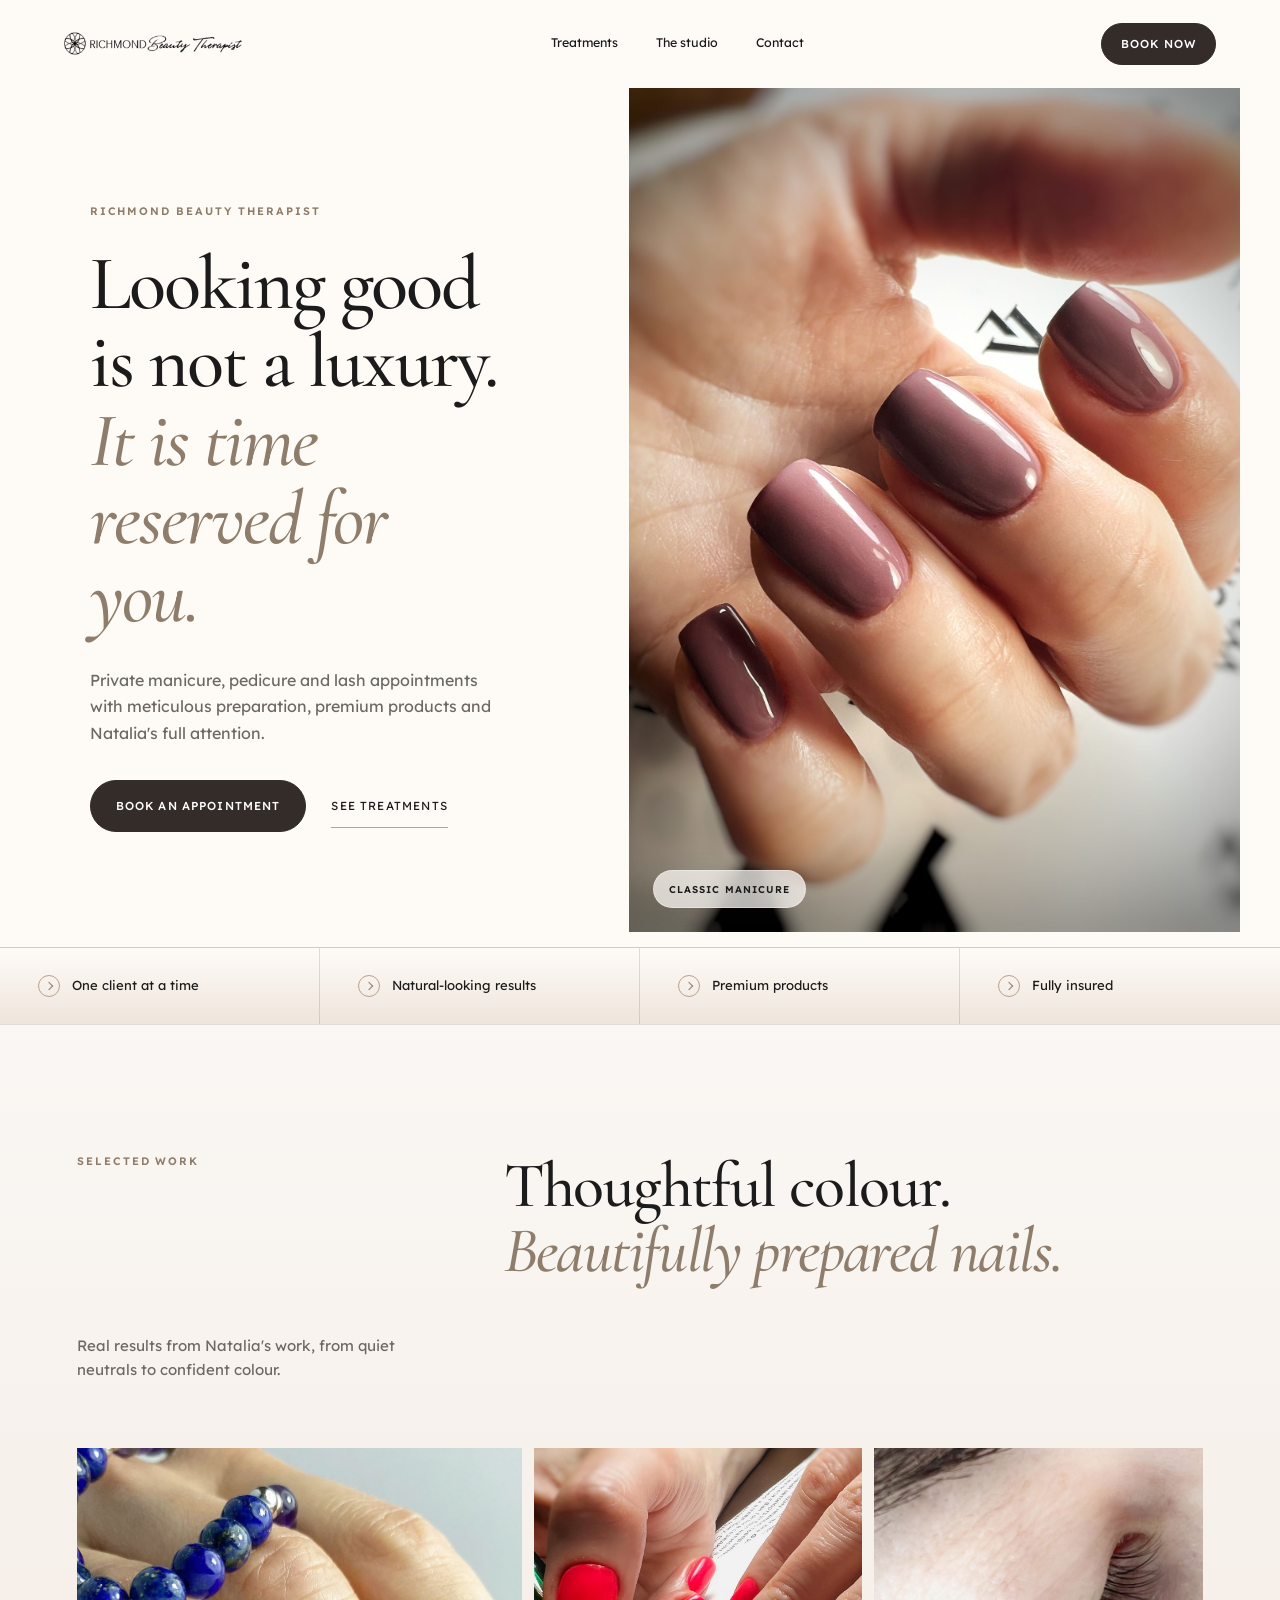
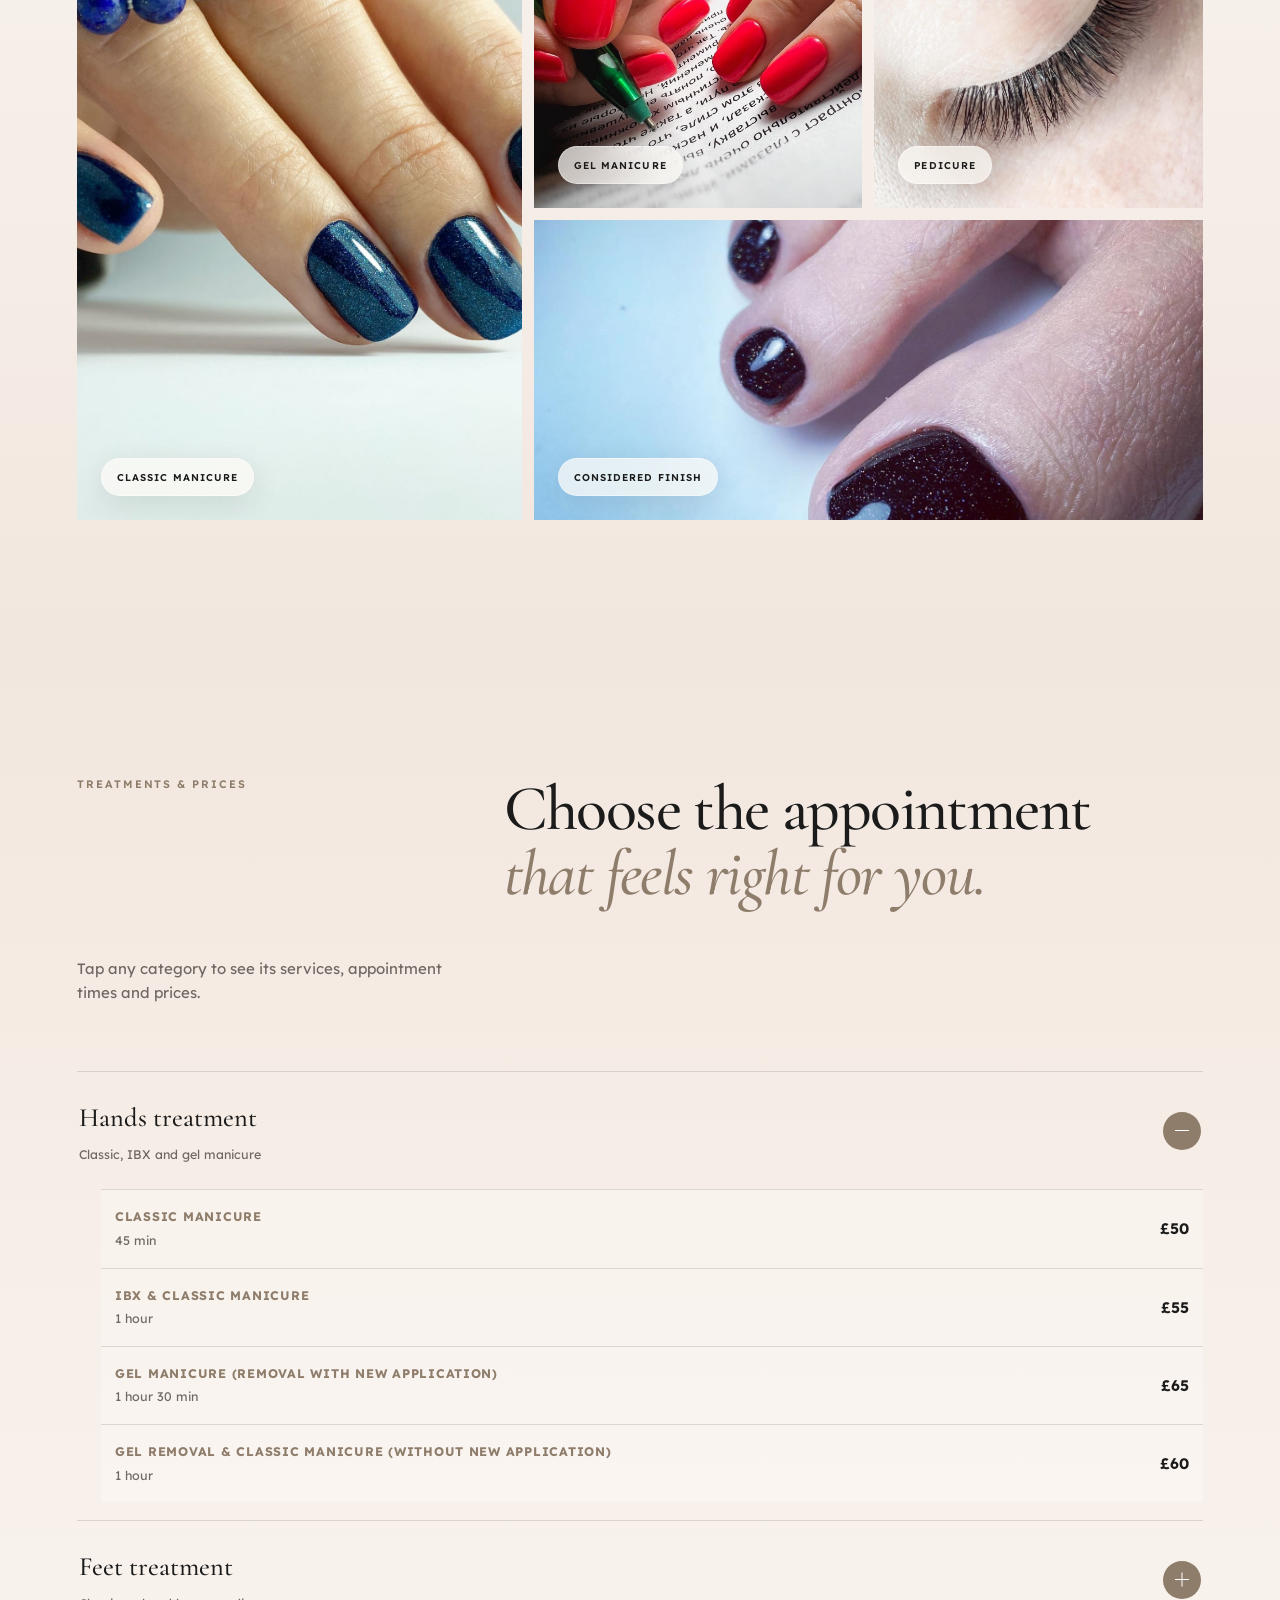
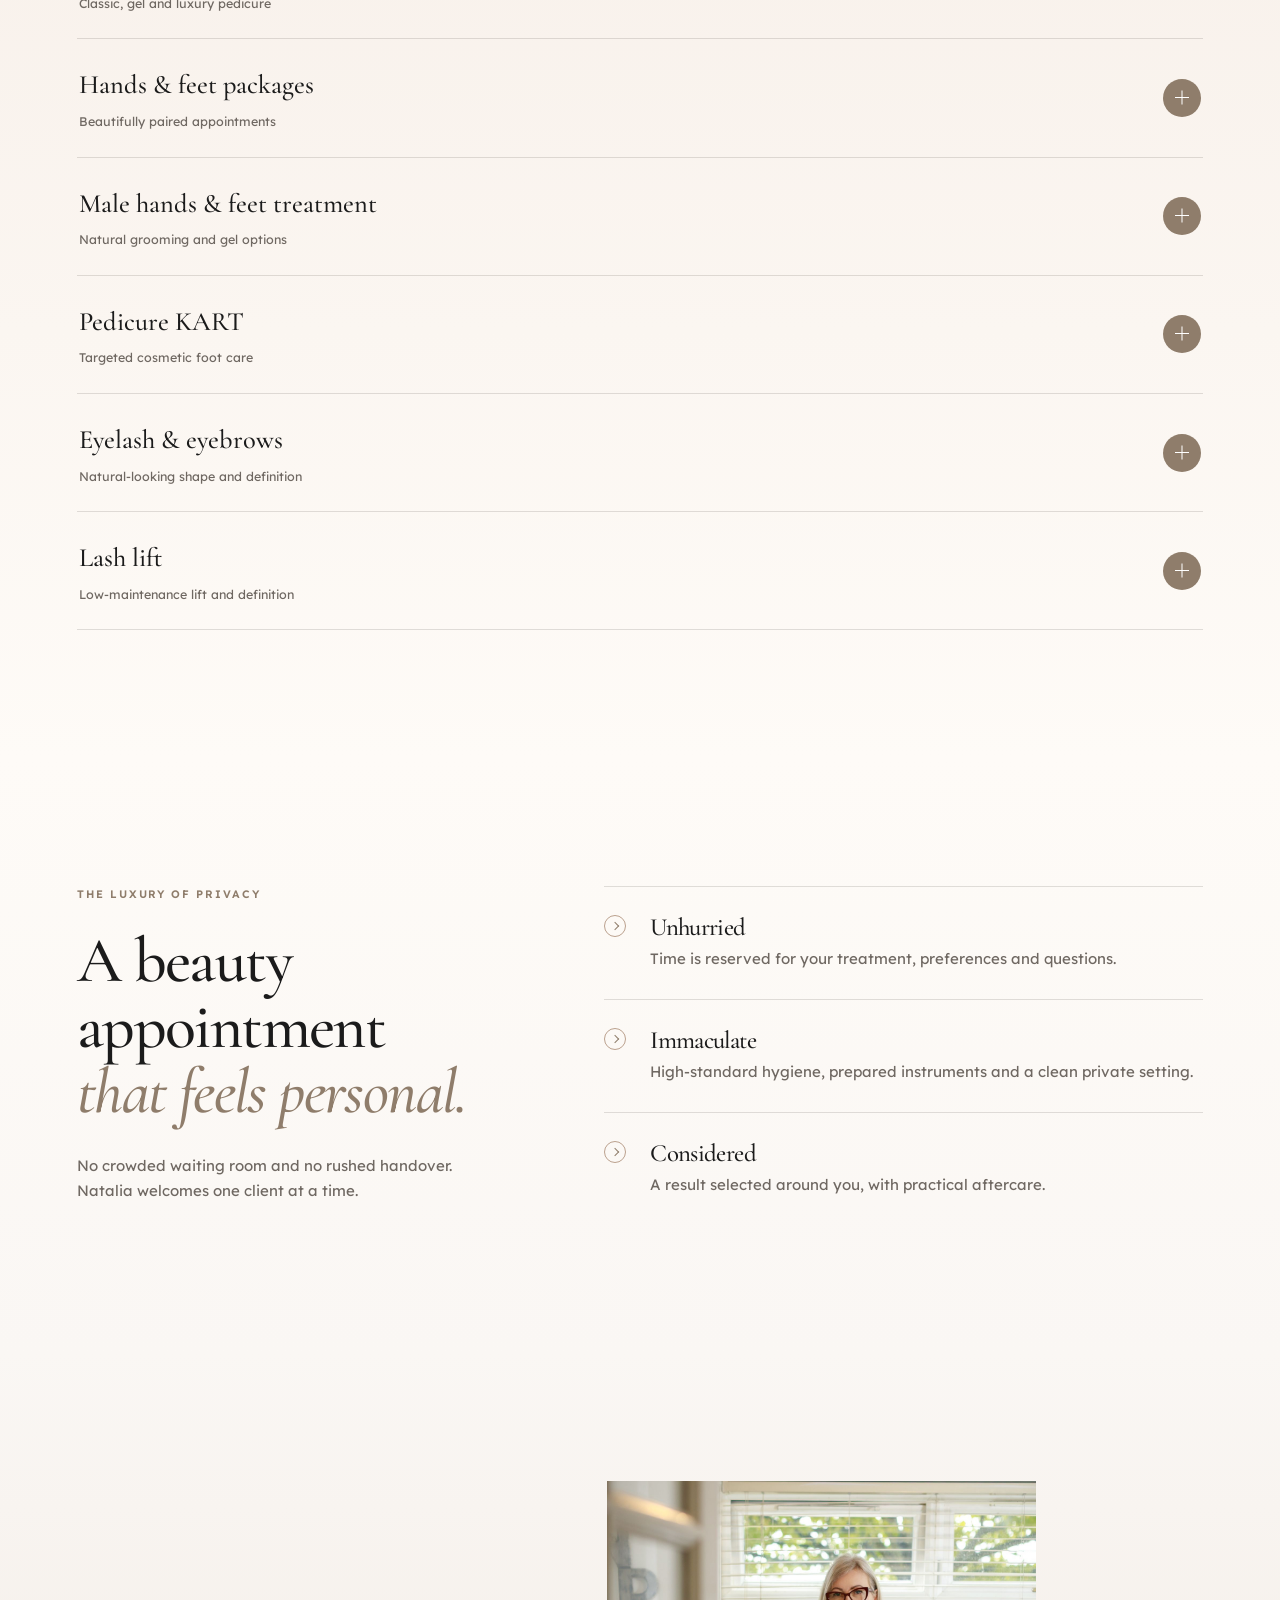
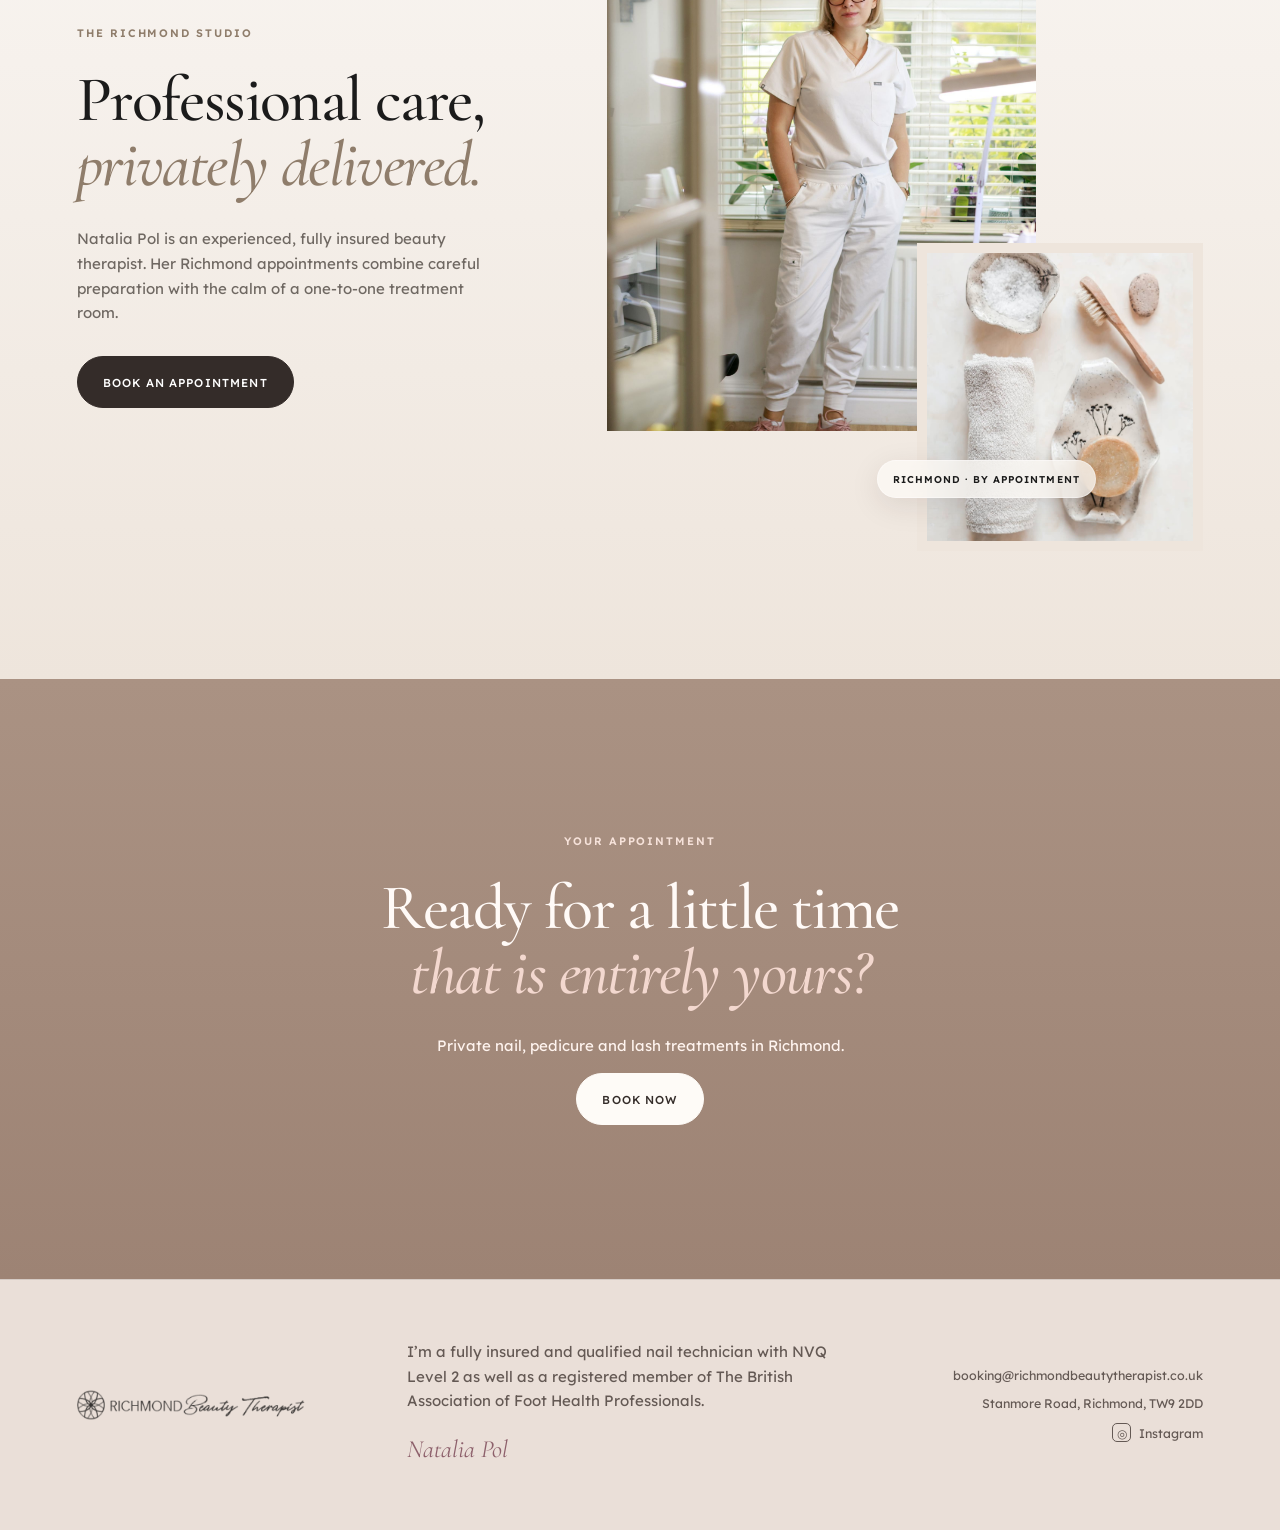
==== public/index.html @ e1adbe9f "Update footer profession wording" ====
<!doctype html>
<html lang="en-GB">
<head>
  <meta charset="utf-8">
  <meta name="viewport" content="width=device-width,initial-scale=1">
  <meta name="robots" content="noindex, nofollow">
  <meta name="description" content="Private one-to-one manicure, pedicure, KART foot care and lash treatments in Richmond, London.">
  <meta name="theme-color" content="#fefbf7">
  <link rel="canonical" href="https://www.richmondbeautytherapist.co.uk/">
  <meta property="og:type" content="website">
  <meta property="og:site_name" content="Richmond Beauty Therapist">
  <meta property="og:title" content="Richmond Beauty Therapist | Private Nail &amp; Beauty Appointments">
  <meta property="og:description" content="Private one-to-one manicure, pedicure, KART foot care and lash treatments in Richmond, London.">
  <meta property="og:url" content="https://www.richmondbeautytherapist.co.uk/">
  <meta property="og:image" content="https://www.richmondbeautytherapist.co.uk/assets/hero-nails.jpg">
  <title>Richmond Beauty Therapist | Private Nail &amp; Beauty Appointments</title>
  <link rel="icon" href="assets/richmond-logo.png">
  <link rel="preconnect" href="https://fonts.googleapis.com">
  <link rel="preconnect" href="https://fonts.gstatic.com" crossorigin>
  <link href="https://fonts.googleapis.com/css2?family=Cormorant+Garamond:ital,wght@0,500;1,500&amp;family=Lexend:wght@300;400;500;600&amp;display=swap" rel="stylesheet">
  <link rel="stylesheet" href="styles.css">
  <link rel="stylesheet" href="colour-overrides.css">
  <script>(function(w,d,s,l,i){w[l]=w[l]||[];w[l].push({'gtm.start':new Date().getTime(),event:'gtm.js'});var f=d.getElementsByTagName(s)[0],j=d.createElement(s),dl=l!='dataLayer'?'&l='+l:'';j.async=true;j.src='https://www.googletagmanager.com/gtm.js?id='+i+dl;f.parentNode.insertBefore(j,f);})(window,document,'script','dataLayer','GTM-W693MNZ4');</script>
  <script src="script.js" defer></script>
  <script type="application/ld+json">{"@context":"https://schema.org","@type":"BeautySalon","name":"Richmond Beauty Therapist","url":"https://www.richmondbeautytherapist.co.uk/","image":"https://www.richmondbeautytherapist.co.uk/assets/hero-nails.jpg","description":"Private one-to-one manicure, pedicure, KART foot care and lash treatments in Richmond, London.","email":"booking@richmondbeautytherapist.co.uk","priceRange":"££","address":{"@type":"PostalAddress","streetAddress":"Stanmore Road","addressLocality":"Richmond","postalCode":"TW9 2DD","addressCountry":"GB"},"founder":{"@type":"Person","name":"Natalia Pol","jobTitle":"Beauty Therapist"},"sameAs":["https://www.instagram.com/natalia_pol_richmond"]}</script>
</head>
<body>
<noscript><iframe src="https://www.googletagmanager.com/ns.html?id=GTM-W693MNZ4" height="0" width="0" style="display:none;visibility:hidden"></iframe></noscript>
<a class="skip-link" href="#main">Skip to content</a>
<header class="site-header" data-header>
  <a class="brand" href="index.html" aria-label="Richmond Beauty Therapist home"><img src="assets/richmond-logo.png" alt="Richmond Beauty Therapist"></a>
  <nav class="desktop-nav" aria-label="Main navigation"><a href="index.html#services">Treatments</a><a href="index.html#studio">The studio</a><a href="#contact">Contact</a></nav>
  <div class="header-actions"><a class="button button-small" href="https://bookings.gettimely.com/richmondbeautytherapist/bb/book" data-book>Book now</a><button class="menu-toggle" type="button" aria-expanded="false" aria-controls="mobile-menu" aria-label="Open menu"><span></span><span></span></button></div>
  <nav class="mobile-menu" id="mobile-menu" hidden><a href="index.html#services">Treatments</a><a href="index.html#studio">The studio</a><a href="#contact">Contact</a></nav>
</header>
<main id="main">
  <section class="hero home-hero">
    <div class="hero-copy"><p class="eyebrow">Richmond Beauty Therapist</p><h1>Looking good is not a luxury.<br><em>It is time reserved for you.</em></h1><p class="hero-intro">Private manicure, pedicure and lash appointments with meticulous preparation, premium products and Natalia's full attention.</p><div class="button-row"><a class="button" href="https://bookings.gettimely.com/richmondbeautytherapist/bb/book" data-book>Book an appointment</a><a class="text-link" href="#services">See treatments</a></div></div>
    <figure class="hero-media reveal"><img src="assets/hero-nails.jpg" alt="Burgundy manicure by Natalia Pol at Richmond Beauty Therapist"><figcaption>Classic manicure</figcaption></figure>
  </section>

  <section class="trust-strip" aria-label="Appointment benefits"><p><i></i> One client at a time</p><p><i></i> Natural-looking results</p><p><i></i> Premium products</p><p><i></i> Fully insured</p></section>

  <section class="showcase section-pad">
    <div class="section-heading"><p class="eyebrow">Selected work</p><h2>Thoughtful colour.<br><em>Beautifully prepared nails.</em></h2><p>Real results from Natalia's work, from quiet neutrals to confident colour.</p></div>
    <div class="work-grid"><figure class="work-tall reveal"><img src="assets/work-06.jpg" alt="Natural classic manicure"><figcaption>Classic manicure</figcaption></figure><figure class="reveal"><img src="assets/work-01.jpg" alt="Detailed manicure result"><figcaption>Gel manicure</figcaption></figure><figure class="reveal"><img src="assets/work-04.jpg" alt="Pedicure result"><figcaption>Pedicure</figcaption></figure><figure class="work-wide reveal"><img src="assets/work-02.jpg" alt="Beauty treatment result"><figcaption>Considered finish</figcaption></figure></div>
  </section>

  <section class="services section-pad" id="services"><div class="section-heading"><p class="eyebrow">Treatments & prices</p><h2>Choose the appointment<br><em>that feels right for you.</em></h2><p>Tap any category to see its services, appointment times and prices.</p></div><div class="accordion-list"><article class="service-accordion is-open" data-accordion>
    <button class="accordion-trigger" type="button" aria-expanded="true"><span><strong>Hands treatment</strong><small>Classic, IBX and gel manicure</small></span><i aria-hidden="true"></i></button>
    <div class="accordion-panel" ><a class="service-row" href="hands-treatment.html"><span><strong>Classic manicure</strong><small>45 min</small></span><b>£50</b></a><a class="service-row" href="hands-treatment.html"><span><strong>IBX &amp; classic manicure</strong><small>1 hour</small></span><b>£55</b></a><a class="service-row" href="hands-treatment.html"><span><strong>Gel manicure (removal with new application)</strong><small>1 hour 30 min</small></span><b>£65</b></a><a class="service-row" href="hands-treatment.html"><span><strong>Gel removal &amp; classic manicure (without new application)</strong><small>1 hour</small></span><b>£60</b></a></div>
  </article><article class="service-accordion" data-accordion>
    <button class="accordion-trigger" type="button" aria-expanded="false"><span><strong>Feet treatment</strong><small>Classic, gel and luxury pedicure</small></span><i aria-hidden="true"></i></button>
    <div class="accordion-panel" hidden><a class="service-row" href="feet-treatment.html"><span><strong>Gel removal &amp; classic pedicure (without new application)</strong><small>1 hour 15 min</small></span><b>£65</b></a><a class="service-row" href="feet-treatment.html"><span><strong>Classic pedicure</strong><small>1 hour</small></span><b>£65</b></a><a class="service-row" href="feet-treatment.html"><span><strong>Gel pedicure</strong><small>1 hour 30 min</small></span><b>£70</b></a><a class="service-row" href="feet-treatment.html"><span><strong>Luxury pedicure (without colour)</strong><small>1 hour 30 min</small></span><b>£85</b></a><a class="service-row" href="feet-treatment.html"><span><strong>Luxury pedicure (with colour)</strong><small>1 hour 45 min</small></span><b>£95</b></a></div>
  </article><article class="service-accordion" data-accordion>
    <button class="accordion-trigger" type="button" aria-expanded="false"><span><strong>Hands &amp; feet packages</strong><small>Beautifully paired appointments</small></span><i aria-hidden="true"></i></button>
    <div class="accordion-panel" hidden><a class="service-row" href="hands-feet-packages.html"><span><strong>Classic manicure &amp; pedicure</strong><small>1 hour 45 min</small></span><b>£90</b></a><a class="service-row" href="hands-feet-packages.html"><span><strong>Gel manicure &amp; classic pedicure</strong><small>2 hours 30 min</small></span><b>£110</b></a><a class="service-row" href="hands-feet-packages.html"><span><strong>Classic manicure &amp; gel pedicure</strong><small>2 hours 30 min</small></span><b>£110</b></a><a class="service-row" href="hands-feet-packages.html"><span><strong>Gel manicure &amp; gel pedicure</strong><small>2 hours 45 min</small></span><b>£125</b></a></div>
  </article><article class="service-accordion" data-accordion>
    <button class="accordion-trigger" type="button" aria-expanded="false"><span><strong>Male hands &amp; feet treatment</strong><small>Natural grooming and gel options</small></span><i aria-hidden="true"></i></button>
    <div class="accordion-panel" hidden><a class="service-row" href="male-hands-feet-treatment.html"><span><strong>Classic manicure (no colour)</strong><small>30 min</small></span><b>£40</b></a><a class="service-row" href="male-hands-feet-treatment.html"><span><strong>Gel manicure (with colour)</strong><small>60–90 min</small></span><b>£65</b></a><a class="service-row" href="male-hands-feet-treatment.html"><span><strong>Male manicure &amp; pedicure</strong><small>1 hour 15 min</small></span><b>£80</b></a><a class="service-row" href="male-hands-feet-treatment.html"><span><strong>Classic manicure &amp; gel pedicure</strong><small>2 hours 30 min</small></span><b>£110</b></a><a class="service-row" href="male-hands-feet-treatment.html"><span><strong>Gel manicure &amp; classic pedicure</strong><small>2 hours 30 min</small></span><b>£110</b></a><a class="service-row" href="male-hands-feet-treatment.html"><span><strong>Gel manicure &amp; gel pedicure</strong><small>2 hours 30 min</small></span><b>£125</b></a></div>
  </article><article class="service-accordion" data-accordion>
    <button class="accordion-trigger" type="button" aria-expanded="false"><span><strong>Pedicure KART</strong><small>Targeted cosmetic foot care</small></span><i aria-hidden="true"></i></button>
    <div class="accordion-panel" hidden><a class="service-row" href="kart-pedicure.html"><span><strong>KART pedicure</strong><small>1 hour</small></span><b>£70</b></a><a class="service-row" href="kart-pedicure.html"><span><strong>KART pedicure with colour</strong><small>1 hour 30 min</small></span><b>£80</b></a><a class="service-row" href="kart-pedicure.html"><span><strong>Callus peel</strong><small>1 hour</small></span><b>£70</b></a></div>
  </article><article class="service-accordion" data-accordion>
    <button class="accordion-trigger" type="button" aria-expanded="false"><span><strong>Eyelash &amp; eyebrows</strong><small>Natural-looking shape and definition</small></span><i aria-hidden="true"></i></button>
    <div class="accordion-panel" hidden><a class="service-row" href="eyelash-eyebrows.html"><span><strong>Eyebrow shape</strong><small>15 min</small></span><b>£12</b></a><a class="service-row" href="eyelash-eyebrows.html"><span><strong>Eyebrow tint</strong><small>15 min</small></span><b>£13</b></a><a class="service-row" href="eyelash-eyebrows.html"><span><strong>Eyebrow shape &amp; tint</strong><small>30 min</small></span><b>£25</b></a><a class="service-row" href="eyelash-eyebrows.html"><span><strong>Eyelash tint</strong><small>15 min</small></span><b>£13</b></a><a class="service-row" href="eyelash-eyebrows.html"><span><strong>Eyelash &amp; eyebrow tint</strong><small>30 min</small></span><b>£25</b></a></div>
  </article><article class="service-accordion" data-accordion>
    <button class="accordion-trigger" type="button" aria-expanded="false"><span><strong>Lash lift</strong><small>Low-maintenance lift and definition</small></span><i aria-hidden="true"></i></button>
    <div class="accordion-panel" hidden><a class="service-row" href="lash-lift.html"><span><strong>LVL Enhance / lash lift</strong><small>1 hour</small></span><b>£65</b></a><a class="service-row" href="lash-lift.html"><span><strong>LVL Enhance / lash lift &amp; eyebrow</strong><small>1 hour</small></span><b>£80</b></a></div>
  </article></div></section>

  <section class="privacy section-pad"><div><p class="eyebrow">The luxury of privacy</p><h2>A beauty appointment<br><em>that feels personal.</em></h2><p>No crowded waiting room and no rushed handover. Natalia welcomes one client at a time.</p></div><div class="privacy-list"><article><i></i><span><h3>Unhurried</h3><p>Time is reserved for your treatment, preferences and questions.</p></span></article><article><i></i><span><h3>Immaculate</h3><p>High-standard hygiene, prepared instruments and a clean private setting.</p></span></article><article><i></i><span><h3>Considered</h3><p>A result selected around you, with practical aftercare.</p></span></article></div></section>

  <section class="studio section-pad" id="studio"><div class="studio-copy"><p class="eyebrow">The Richmond studio</p><h2>Professional care,<br><em>privately delivered.</em></h2><p>Natalia Pol is an experienced, fully insured beauty therapist. Her Richmond appointments combine careful preparation with the calm of a one-to-one treatment room.</p><a class="button" href="https://bookings.gettimely.com/richmondbeautytherapist/bb/book" data-book>Book an appointment</a></div><div class="studio-images reveal"><img class="studio-main" src="assets/natalia-standing.jpeg" alt="Natalia Pol standing in her private treatment studio"><img class="studio-small" src="assets/ritual-large.jpeg" alt="Beauty products prepared for a private appointment"><span>Richmond · by appointment</span></div></section>

  <section class="final-cta"><p class="eyebrow">Your appointment</p><h2>Ready for a little time<br><em>that is entirely yours?</em></h2><p>Private nail, pedicure and lash treatments in Richmond.</p><a class="button button-light" href="https://bookings.gettimely.com/richmondbeautytherapist/bb/book" data-book>Book now</a></section>
</main>
<footer class="site-footer" id="contact">
  <div class="footer-brand"><img src="assets/richmond-logo.png" alt="Richmond Beauty Therapist"></div>
  <div class="footer-copy"><p>I’m a fully insured and qualified nail technician with NVQ Level 2 as well as a registered member of The British Association of Foot Health Professionals.</p><p class="signature">Natalia Pol</p></div>
  <div class="footer-links"><a href="mailto:booking@richmondbeautytherapist.co.uk">booking@richmondbeautytherapist.co.uk</a><span>Stanmore Road, Richmond, TW9 2DD</span><a href="https://www.instagram.com/natalia_pol_richmond" target="_blank" rel="noopener"><span class="instagram" aria-hidden="true">◎</span> Instagram</a></div>
</footer>
<a class="mobile-book" href="https://bookings.gettimely.com/richmondbeautytherapist/bb/book" data-book><span>Book now</span></a>
</body></html>
---- public/styles.css ----
:root{--paper:#fefbf7;--warm:#faf7f4;--sand:#eee5dc;--ink:#1b1b1b;--muted:#6f6862;--taupe:#bba18e;--taupe-dark:#8f7d6b;--blush:#d8b8ad;--wine:#5a3840;--dark:#342c29;--line:rgba(46,38,34,.14);--serif:"Cormorant Garamond",Georgia,serif;--sans:"Lexend",Arial,sans-serif}*{box-sizing:border-box}html{scroll-behavior:smooth}body{margin:0;background:var(--paper);color:var(--ink);font-family:var(--sans);font-size:15px;line-height:1.65;-webkit-font-smoothing:antialiased}body.menu-open{overflow:hidden}img{display:block;width:100%}a{color:inherit;text-decoration:none}button{font:inherit}h1,h2,h3,p,figure{margin-top:0}h1,h2,h3{font-family:var(--serif);font-weight:500;letter-spacing:-.025em;line-height:1.02}h1 em,h2 em{color:var(--taupe-dark);font-style:italic}.skip-link{position:fixed;z-index:999;left:8px;top:8px;padding:10px 14px;background:var(--dark);color:#fff;transform:translateY(-160%)}.skip-link:focus{transform:none}.site-header{position:sticky;z-index:90;top:0;display:grid;grid-template-columns:190px 1fr auto;align-items:center;min-height:88px;padding:10px clamp(22px,5vw,76px);border-bottom:1px solid transparent;background:rgba(254,251,247,.91);backdrop-filter:blur(18px);transition:.2s}.site-header.is-scrolled{min-height:70px;border-color:var(--line)}.brand{display:flex;width:180px}.brand img{height:auto;object-fit:contain;filter:brightness(0)}.desktop-nav{display:flex;justify-content:center;gap:38px;font-size:.78rem}.desktop-nav a{padding:8px 0;border-bottom:1px solid transparent}.desktop-nav a:hover{border-color:var(--taupe-dark)}.header-actions{display:flex;align-items:center;gap:15px}.button{position:relative;isolation:isolate;display:inline-flex;min-height:52px;align-items:center;justify-content:center;padding:12px 25px;border:1px solid var(--dark);border-radius:999px;background:var(--dark);color:#fff;font-size:.72rem;font-weight:500;letter-spacing:.1em;text-transform:uppercase;overflow:hidden}.button:hover{background:var(--wine);border-color:var(--wine)}.button-small{min-height:42px;padding:9px 19px}.button-light{border-color:var(--paper);background:var(--paper);color:var(--dark)}.menu-toggle,.mobile-menu,.mobile-book{display:none}.hero{display:grid;min-height:calc(100vh - 88px);grid-template-columns:minmax(0,.92fr) minmax(360px,1.08fr);align-items:stretch}.hero-copy{display:flex;flex-direction:column;justify-content:center;padding:clamp(70px,9vw,145px) clamp(28px,7vw,112px)}.eyebrow{margin-bottom:24px;color:var(--taupe-dark);font-size:.68rem;font-weight:600;letter-spacing:.18em;text-transform:uppercase}.hero h1,.category-hero h1{max-width:760px;margin-bottom:30px;font-size:clamp(3.4rem,6vw,6.8rem)}.hero-intro{max-width:590px;margin-bottom:34px;color:var(--muted);font-size:clamp(1rem,1.25vw,1.2rem)}.button-row{display:flex;align-items:center;gap:25px}.text-link{padding:12px 0;border-bottom:1px solid var(--taupe);font-size:.73rem;letter-spacing:.1em;text-transform:uppercase}.hero-media,.category-hero figure{position:relative;min-height:620px;overflow:hidden;background:var(--sand)}.hero-media img,.category-hero figure img{height:100%;object-fit:cover}.hero-media img{object-position:center 48%}figcaption,.studio-images>span{position:absolute;z-index:3;left:24px;bottom:24px;padding:10px 15px;border:1px solid rgba(255,255,255,.38);border-radius:999px;background:rgba(254,251,247,.72);box-shadow:0 8px 30px rgba(45,31,27,.1);backdrop-filter:blur(12px);font-size:.62rem;font-weight:600;letter-spacing:.11em;text-transform:uppercase}.trust-strip{display:grid;grid-template-columns:repeat(4,1fr);border-block:1px solid var(--line);background:linear-gradient(180deg,var(--paper),var(--sand))}.trust-strip p{display:flex;align-items:center;gap:12px;margin:0;padding:27px clamp(18px,3vw,50px);border-right:1px solid var(--line);font-size:.82rem}.trust-strip p:last-child{border:0}.trust-strip i,.privacy-list i,.expect-list i{display:inline-block;flex:0 0 22px;width:22px;height:22px;border:1px solid var(--taupe);border-radius:50%}.trust-strip i:after,.privacy-list i:after,.expect-list i:after{display:block;width:5px;height:5px;margin:7px;border-top:1px solid var(--taupe-dark);border-right:1px solid var(--taupe-dark);content:"";transform:rotate(45deg)}.section-pad{padding:clamp(76px,10vw,150px) clamp(24px,6vw,95px)}.section-heading{display:grid;grid-template-columns:minmax(240px,.7fr) minmax(300px,1.3fr);gap:50px;margin-bottom:65px}.section-heading h2,.studio h2,.privacy h2,.final-cta h2,.expect h2{margin:0;font-size:clamp(2.8rem,5vw,5.6rem)}.section-heading>p:last-child{align-self:end;max-width:540px;margin:0;color:var(--muted)}.showcase{background:linear-gradient(180deg,var(--warm),#f2e7df)}.work-grid{display:grid;grid-template-columns:1.15fr .85fr .85fr;grid-template-rows:360px 300px;gap:12px}.work-grid figure{position:relative;margin:0;overflow:hidden;background:var(--sand)}.work-grid img{height:100%;object-fit:cover}.work-tall{grid-row:span 2}.work-wide{grid-column:span 2}.work-grid figure:nth-child(2) img{object-position:center 38%}.services{background:linear-gradient(180deg,#f2e7df,var(--paper))}.accordion-list{max-width:1150px;margin-left:auto;border-top:1px solid var(--line)}.service-accordion{border-bottom:1px solid var(--line)}.accordion-trigger{display:flex;width:100%;align-items:center;justify-content:space-between;padding:25px 2px;border:0;background:none;color:var(--ink);text-align:left;cursor:pointer}.accordion-trigger span{display:grid;gap:3px}.accordion-trigger strong{font-family:var(--serif);font-size:1.65rem;font-weight:500}.accordion-trigger small{color:var(--muted)}.accordion-trigger i{position:relative;width:38px;height:38px;border-radius:50%;background:var(--taupe-dark)}.accordion-trigger i:before,.accordion-trigger i:after{position:absolute;top:18px;left:12px;width:14px;height:1px;background:#fff;content:""}.accordion-trigger i:after{transform:rotate(90deg);transition:.2s}.service-accordion.is-open .accordion-trigger i:after{transform:none}.accordion-panel{padding:0 0 18px 24px}.service-row{display:grid;grid-template-columns:1fr auto;gap:25px;padding:17px 14px;border-top:1px solid var(--line);background:rgba(255,255,255,.25);transition:.2s}.service-row:hover{background:rgba(187,161,142,.15)}.service-row span{display:grid;gap:2px}.service-row strong{color:var(--taupe-dark);font-size:.78rem;letter-spacing:.06em;text-transform:uppercase}.service-row small{color:var(--muted)}.service-row b{align-self:center;font-size:.95rem}.privacy{display:grid;grid-template-columns:minmax(300px,.8fr) minmax(360px,1.2fr);gap:clamp(60px,10vw,170px);background:linear-gradient(180deg,var(--paper),var(--warm))}.privacy>div:first-child>p:last-child{max-width:520px;margin-top:30px;color:var(--muted)}.privacy-list article,.expect-list article{display:flex;gap:24px;padding:28px 0;border-top:1px solid var(--line)}.privacy-list h3,.expect-list h3{margin-bottom:6px;font-size:1.55rem}.privacy-list p,.expect-list p{margin:0;color:var(--muted)}.studio{display:grid;grid-template-columns:.82fr 1.18fr;gap:clamp(55px,9vw,145px);align-items:center;background:linear-gradient(180deg,var(--warm),var(--sand))}.studio-copy>p:not(.eyebrow){max-width:550px;margin:30px 0;color:var(--muted)}.studio-images{position:relative;min-height:670px}.studio-main{position:absolute;top:0;left:0;width:72%;height:82%;object-fit:cover}.studio-small{position:absolute;right:0;bottom:0;width:48%;height:46%;border:10px solid var(--sand);object-fit:cover}.studio-images>span{left:auto;right:18%;bottom:8%}.final-cta{padding:clamp(90px,12vw,180px) 24px;background:var(--dark);color:#fff;text-align:center}.final-cta .eyebrow{color:var(--blush)}.final-cta h2{margin-bottom:28px}.final-cta h2 em{color:var(--blush)}.final-cta>p:not(.eyebrow){color:#e2d9d4}.site-footer{display:grid;grid-template-columns:260px 1fr minmax(250px,.65fr);gap:70px;align-items:center;padding:60px clamp(24px,6vw,95px);background:#201c1a;color:#f6f0eb}.footer-brand img{max-width:230px}.footer-copy{max-width:650px;color:#d7cfca}.signature{margin:7px 0 0!important;color:var(--blush);font-family:var(--serif);font-size:1.55rem;font-style:italic}.footer-links{display:grid;gap:8px;justify-items:end;color:#d7cfca;font-size:.78rem;text-align:right}.instagram{display:inline-grid;width:19px;height:19px;place-items:center;margin-right:5px;border:1px solid currentColor;border-radius:5px}.category-hero{display:grid;min-height:710px;grid-template-columns:1fr 1fr}.category-hero>div{display:flex;flex-direction:column;justify-content:center;padding:clamp(70px,8vw,130px) clamp(28px,7vw,110px);background:linear-gradient(180deg,var(--paper),var(--sand))}.category-hero figure{margin:0}.treatment-menu{background:linear-gradient(180deg,var(--warm),var(--paper))}.service-grid{display:grid;grid-template-columns:repeat(2,1fr);border-top:1px solid var(--line);border-left:1px solid var(--line)}.service-card{display:flex;min-height:300px;flex-direction:column;justify-content:space-between;padding:34px;border-right:1px solid var(--line);border-bottom:1px solid var(--line)}.service-card h3{margin-bottom:12px;font-size:2rem}.service-card>div>p:last-child{color:var(--muted)}.service-meta{display:flex;align-items:end;justify-content:space-between;gap:20px;margin-top:25px}.service-meta span{color:var(--muted);font-size:.8rem}.service-meta strong{font-size:1.7rem}.expect{display:grid;grid-template-columns:.8fr 1.2fr;gap:80px;background:linear-gradient(180deg,var(--paper),var(--sand))}.faq{background:var(--warm)}.faq-list{max-width:900px;margin-left:auto;border-top:1px solid var(--line)}details{border-bottom:1px solid var(--line)}summary{position:relative;padding:22px 45px 22px 0;list-style:none;cursor:pointer;font-family:var(--serif);font-size:1.45rem}summary:after{position:absolute;right:5px;content:"+"}details[open] summary:after{content:"−"}details p{max-width:760px;padding:0 50px 24px 0;color:var(--muted)}.reveal{opacity:0;transform:translateY(24px);transition:opacity .75s ease,transform .75s ease}.reveal.is-visible{opacity:1;transform:none}
@media(max-width:900px){body{padding-bottom:68px}.site-header{grid-template-columns:1fr auto;min-height:72px;padding:8px 18px}.brand{width:175px}.desktop-nav,.header-actions>.button{display:none}.menu-toggle{display:grid;width:42px;height:42px;place-content:center;gap:5px;border:0;background:none}.menu-toggle span{display:block;width:22px;height:1px;background:var(--ink)}.mobile-menu{position:absolute;top:100%;left:0;width:100%;padding:16px 20px 24px;border-bottom:1px solid var(--line);background:var(--paper)}.mobile-menu:not([hidden]){display:grid}.mobile-menu a{padding:15px 4px;border-bottom:1px solid var(--line)}.hero,.category-hero{min-height:auto;grid-template-columns:1fr}.hero-copy,.category-hero>div{padding:72px 24px 60px}.hero h1,.category-hero h1{font-size:clamp(3.2rem,13vw,5.1rem)}.hero-media,.category-hero figure{min-height:580px}.hero-media{order:-1;min-height:54vh}.hero-media img{object-position:center 42%}.button-row{align-items:flex-start;flex-direction:column}.trust-strip{grid-template-columns:1fr 1fr}.trust-strip p{padding:20px 16px;border-bottom:1px solid var(--line)}.section-pad{padding:78px 20px}.section-heading{grid-template-columns:1fr;gap:18px;margin-bottom:40px}.section-heading h2,.studio h2,.privacy h2,.final-cta h2,.expect h2{font-size:clamp(2.8rem,12vw,4.2rem)}.work-grid{grid-template-columns:1fr 1fr;grid-template-rows:440px 250px 330px}.work-tall{grid-column:span 2;grid-row:auto}.work-wide{grid-column:span 2}.accordion-list{margin:0}.accordion-trigger{padding:20px 2px}.accordion-trigger strong{font-size:1.35rem}.accordion-panel{padding-left:0}.privacy,.studio,.expect{grid-template-columns:1fr;gap:42px}.studio-images{min-height:540px}.studio-main{width:80%;height:78%}.studio-small{width:50%;height:44%}.service-grid{grid-template-columns:1fr}.service-card{min-height:240px;padding:25px}.site-footer{grid-template-columns:125px 1fr;gap:24px;padding:45px 20px 95px}.footer-brand img{max-width:125px}.footer-links{grid-column:1/-1;justify-items:start;text-align:left}.mobile-book{position:fixed;z-index:100;right:10px;bottom:10px;left:10px;display:flex;height:54px;align-items:center;justify-content:center;border-radius:999px;background:var(--wine);box-shadow:0 10px 30px rgba(45,25,29,.3);color:#fff;font-size:.75rem;font-weight:600;letter-spacing:.12em;text-transform:uppercase;overflow:hidden}.mobile-book:after{position:absolute;top:-50%;left:-35%;width:22%;height:200%;background:linear-gradient(90deg,transparent,rgba(255,255,255,.7),transparent);content:"";transform:skewX(-20deg);animation:glare 3s ease-in-out infinite}@keyframes glare{0%,70%{left:-35%}100%{left:125%}}}@media(prefers-reduced-motion:reduce){html{scroll-behavior:auto}.reveal{opacity:1;transform:none;transition:none}.mobile-book:after{animation:none}}}
@media(max-width:520px){.hero-media{min-height:430px}.trust-strip{grid-template-columns:1fr}.trust-strip p{border-right:0}.work-grid{grid-template-rows:360px 220px 280px}.service-row{padding:15px 8px}.studio-images{min-height:430px}.site-footer{grid-template-columns:105px 1fr}.footer-copy{font-size:.76rem}.category-hero figure{min-height:430px}.service-card h3{font-size:1.75rem}}
---- public/colour-overrides.css ----
:root {
  --footer-paper: #eadfd8;
  --footer-ink: #3c3430;
  --footer-muted: #645954;
  --cta-taupe: #9d8374;
  --cta-taupe-light: #aa9283;
  --floating-rose: #a8707b;
}

.final-cta {
  background: linear-gradient(180deg, var(--cta-taupe-light), var(--cta-taupe));
  color: #fffaf7;
}

.final-cta .eyebrow {
  color: #f6e2da;
}

.final-cta h2 em {
  color: #f3d8cf;
}

.final-cta > p:not(.eyebrow) {
  color: #fff4ef;
}

.site-footer {
  border-top: 1px solid rgba(60, 52, 48, 0.12);
  background: var(--footer-paper);
  color: var(--footer-ink);
}

.footer-brand img {
  filter: brightness(0);
  opacity: 0.78;
}

.footer-copy,
.footer-links {
  color: var(--footer-muted);
}

.signature {
  color: #8d606b;
}

@media (max-width: 900px) {
  .mobile-book {
    border: 1px solid rgba(255, 255, 255, 0.28);
    background: linear-gradient(135deg, #b77f8a 0%, var(--floating-rose) 52%, #925f6b 100%);
    box-shadow:
      inset 0 1px 0 rgba(255, 255, 255, 0.2),
      0 10px 30px rgba(116, 66, 77, 0.3);
  }
}
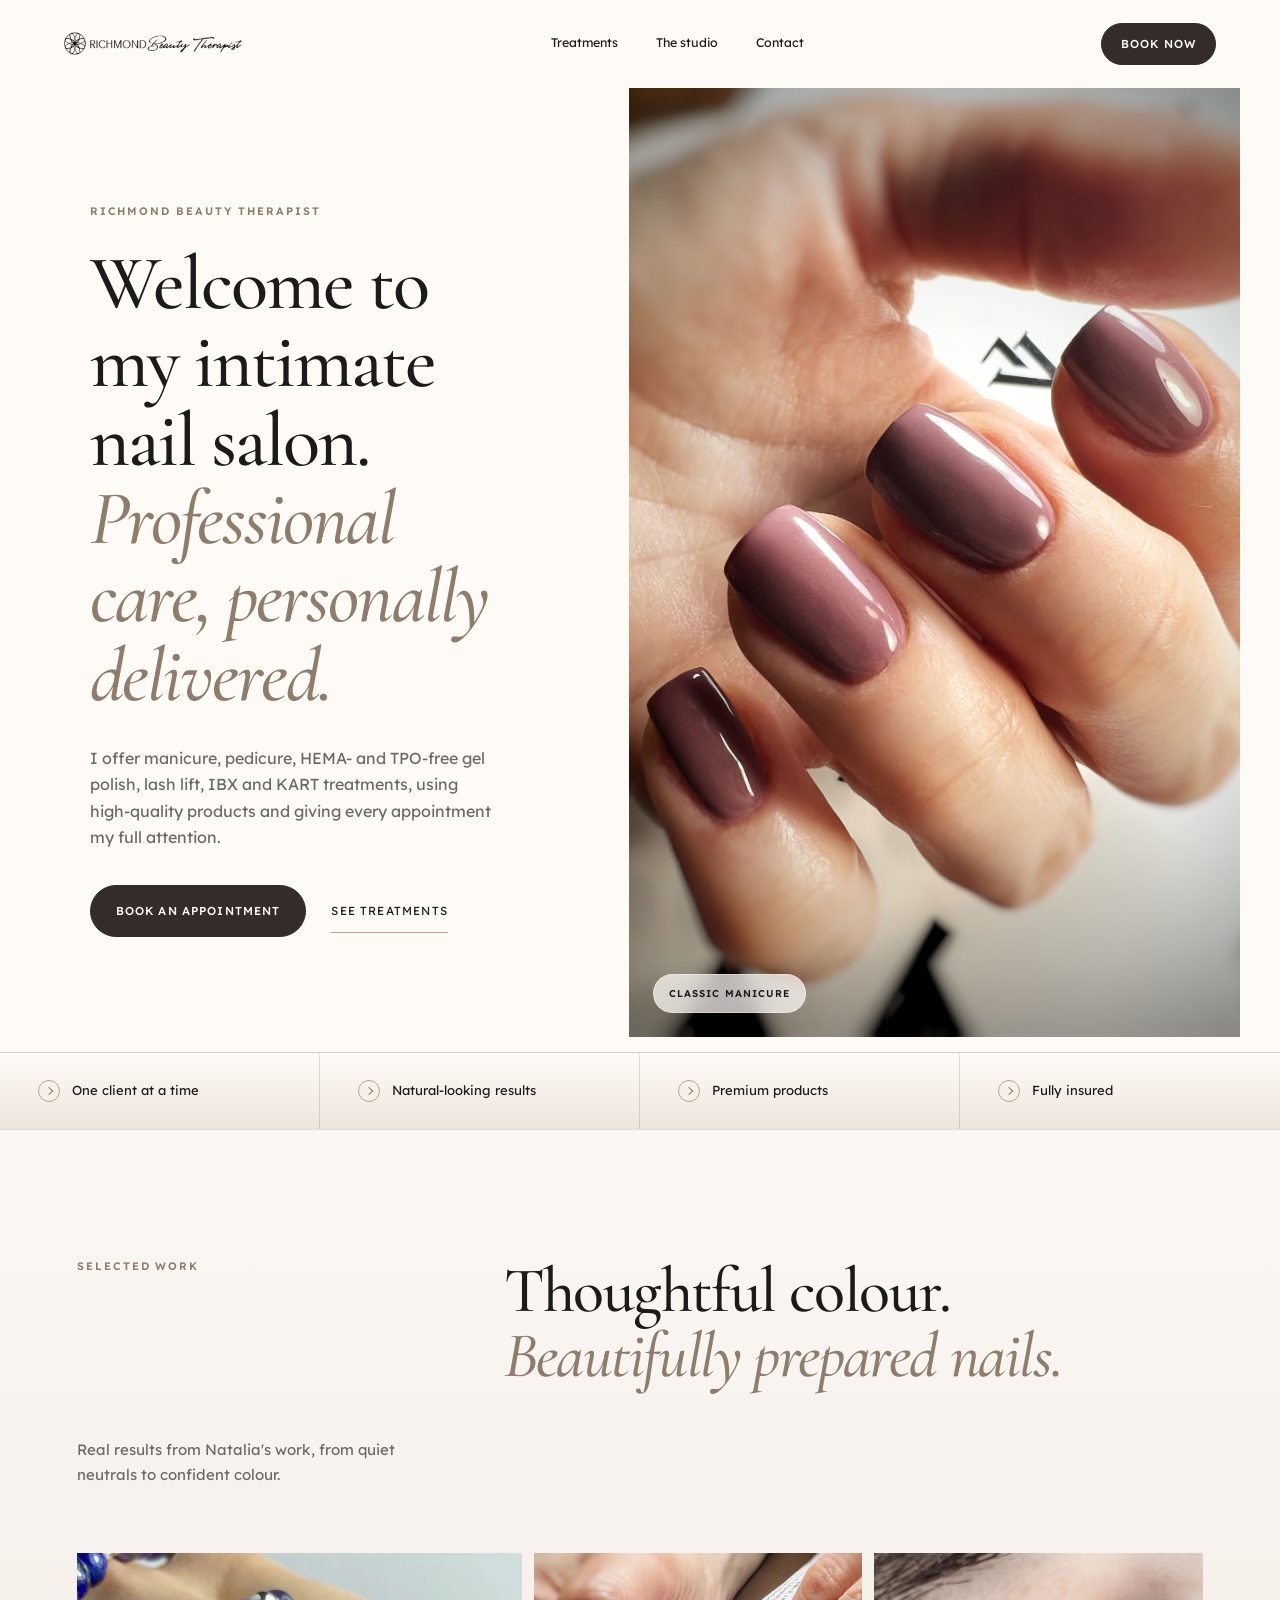
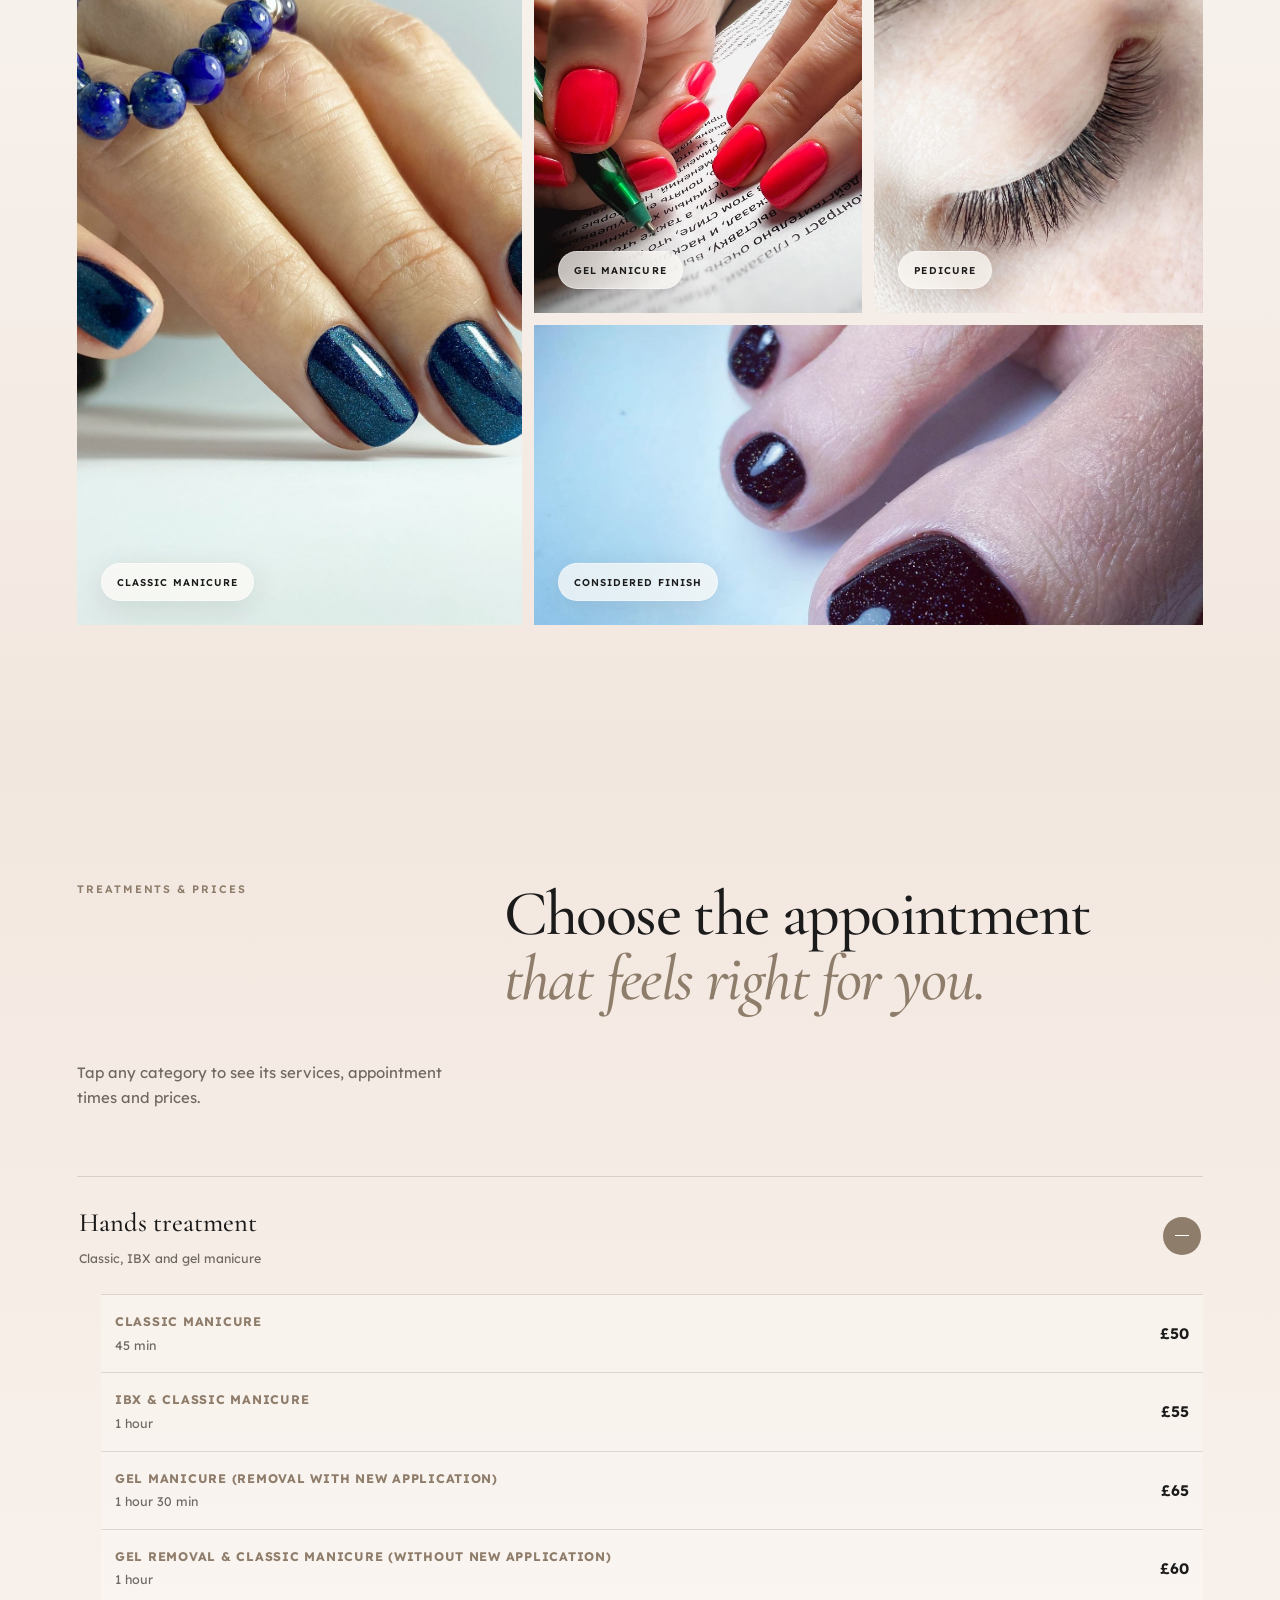
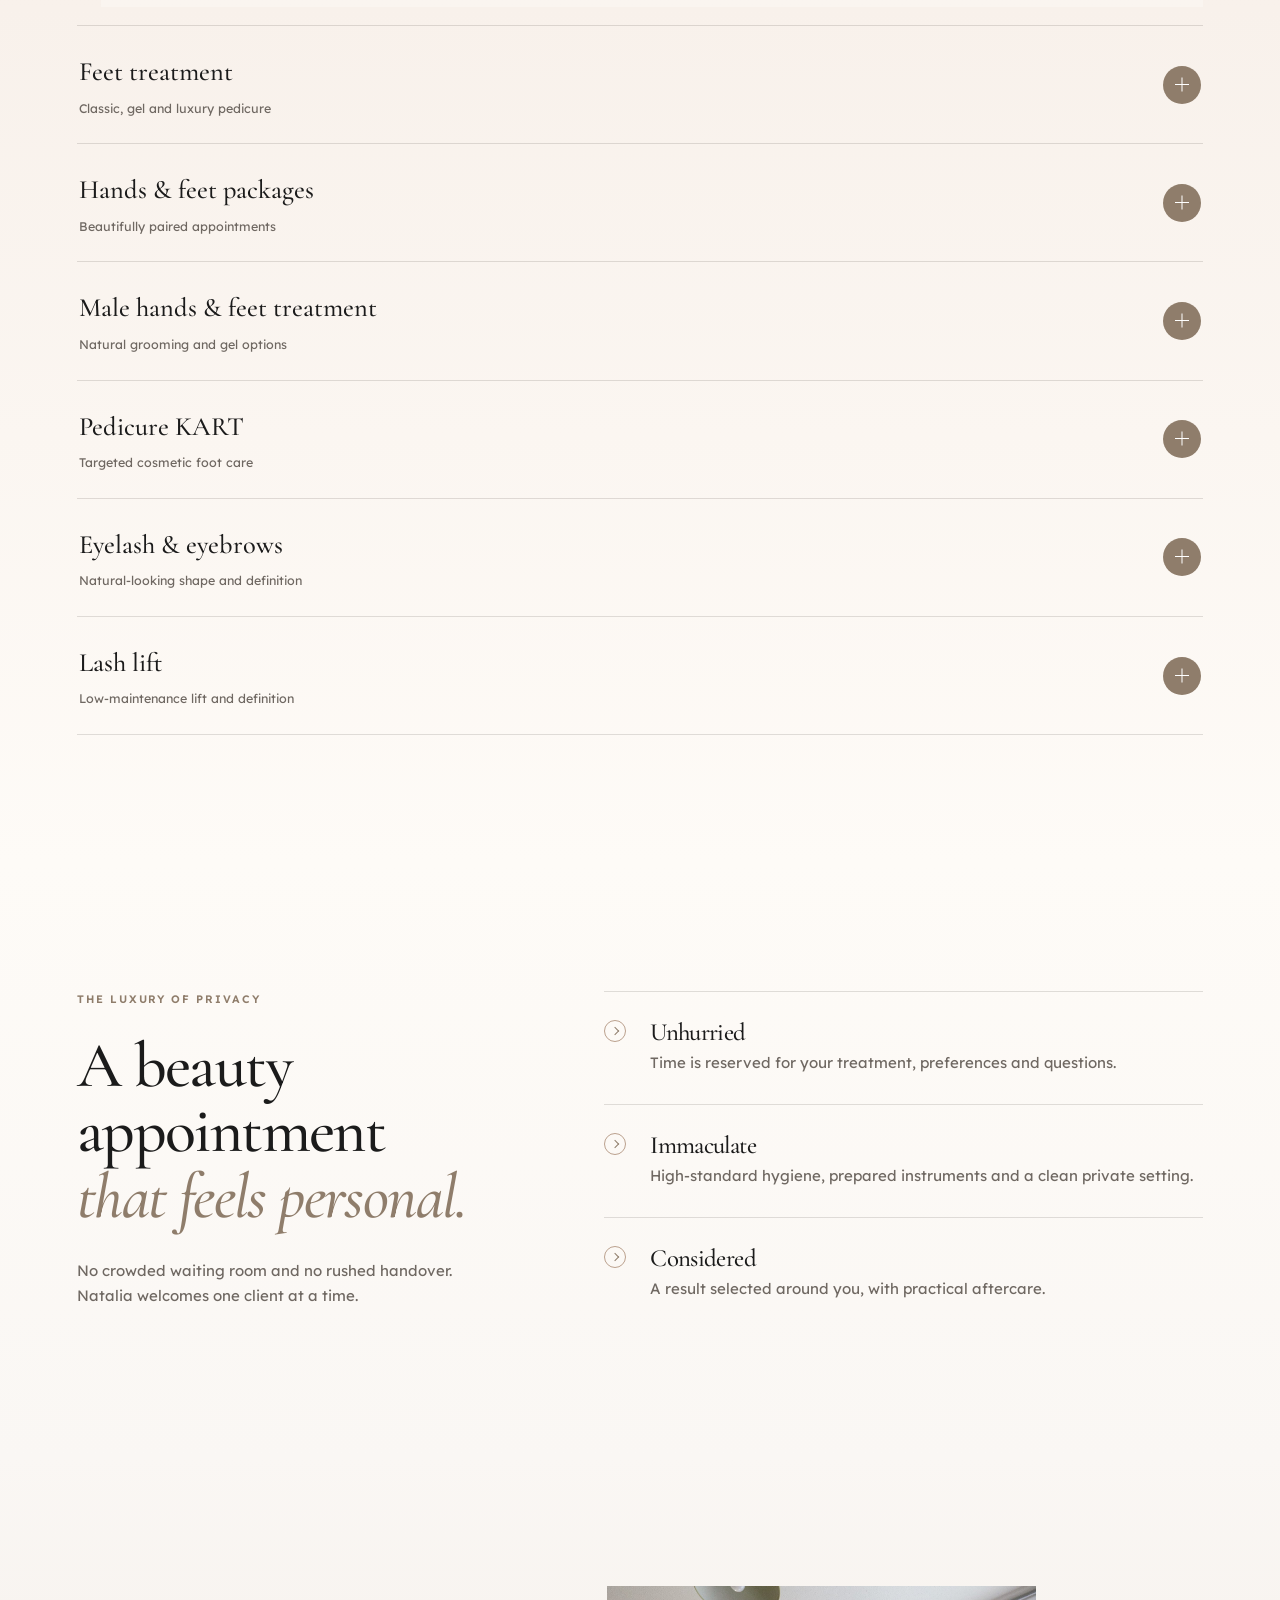
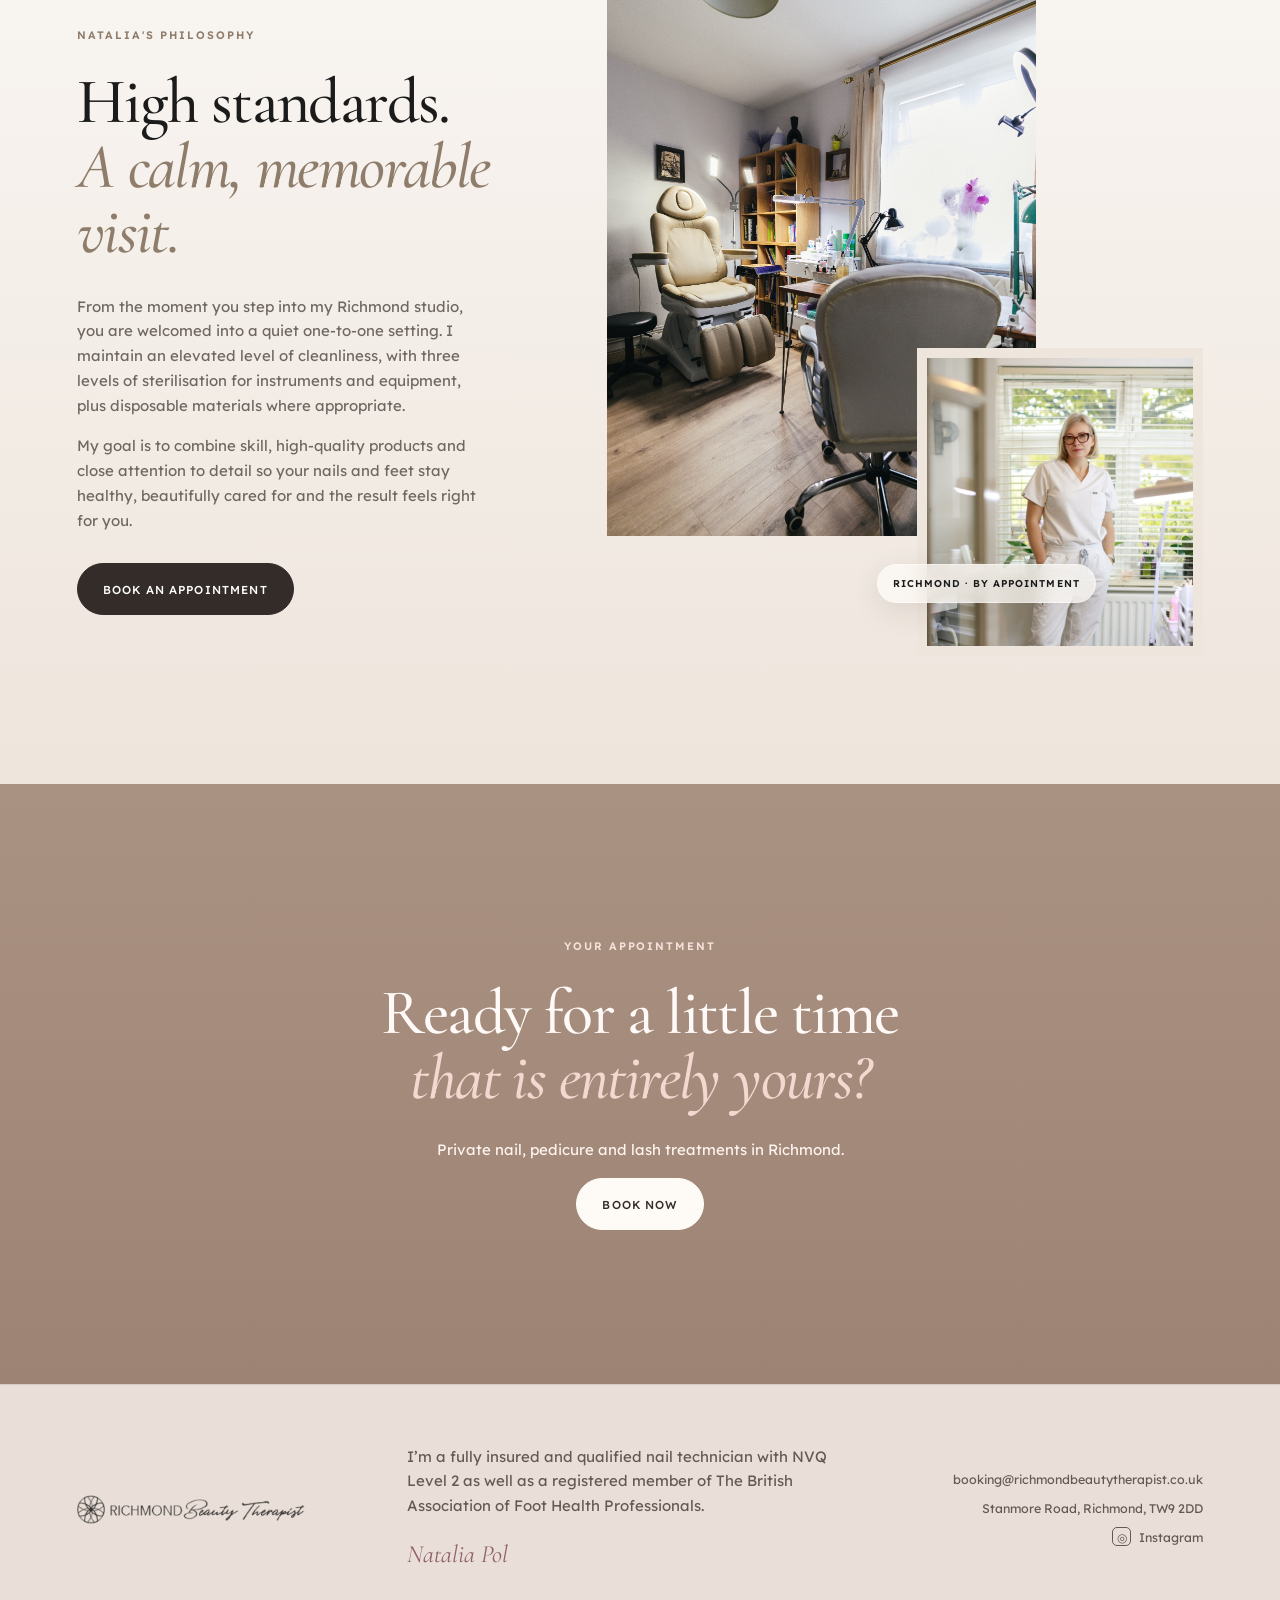
==== commit 1742e313: "Blend Richmond copy and refine studio collage" ====
--- a/public/index.html
+++ b/public/index.html
@@ -3,29 +3,38 @@
 <head>
   <meta charset="utf-8">
   <meta name="viewport" content="width=device-width,initial-scale=1">
-  <meta name="robots" content="noindex, nofollow">
+  <meta name="robots" content="index, follow, max-image-preview:large">
   <meta name="description" content="Private one-to-one manicure, pedicure, KART foot care and lash treatments in Richmond, London.">
   <meta name="theme-color" content="#fefbf7">
   <link rel="canonical" href="https://www.richmondbeautytherapist.co.uk/">
   <meta property="og:type" content="website">
+  <meta property="og:locale" content="en_GB">
   <meta property="og:site_name" content="Richmond Beauty Therapist">
   <meta property="og:title" content="Richmond Beauty Therapist | Private Nail &amp; Beauty Appointments">
   <meta property="og:description" content="Private one-to-one manicure, pedicure, KART foot care and lash treatments in Richmond, London.">
   <meta property="og:url" content="https://www.richmondbeautytherapist.co.uk/">
   <meta property="og:image" content="https://www.richmondbeautytherapist.co.uk/assets/hero-nails.jpg">
+  <meta property="og:image:alt" content="Richmond Beauty Therapist private nail and beauty treatments">
+  <meta name="twitter:card" content="summary_large_image">
+  <meta name="twitter:title" content="Richmond Beauty Therapist | Private Nail &amp; Beauty Appointments">
+  <meta name="twitter:description" content="Private one-to-one manicure, pedicure, KART foot care and lash treatments in Richmond, London.">
+  <meta name="twitter:image" content="https://www.richmondbeautytherapist.co.uk/assets/hero-nails.jpg">
+  <meta name="twitter:image:alt" content="Richmond Beauty Therapist private nail and beauty treatments">
   <title>Richmond Beauty Therapist | Private Nail &amp; Beauty Appointments</title>
-  <link rel="icon" href="assets/richmond-logo.png">
+  <link rel="icon" type="image/png" href="assets/richmond-logo.png">
+  <link rel="apple-touch-icon" href="assets/richmond-logo.png">
   <link rel="preconnect" href="https://fonts.googleapis.com">
   <link rel="preconnect" href="https://fonts.gstatic.com" crossorigin>
+  <link rel="preconnect" href="https://www.googletagmanager.com">
   <link href="https://fonts.googleapis.com/css2?family=Cormorant+Garamond:ital,wght@0,500;1,500&amp;family=Lexend:wght@300;400;500;600&amp;display=swap" rel="stylesheet">
   <link rel="stylesheet" href="styles.css">
   <link rel="stylesheet" href="colour-overrides.css">
-  <script>(function(w,d,s,l,i){w[l]=w[l]||[];w[l].push({'gtm.start':new Date().getTime(),event:'gtm.js'});var f=d.getElementsByTagName(s)[0],j=d.createElement(s),dl=l!='dataLayer'?'&l='+l:'';j.async=true;j.src='https://www.googletagmanager.com/gtm.js?id='+i+dl;f.parentNode.insertBefore(j,f);})(window,document,'script','dataLayer','GTM-W693MNZ4');</script>
+  <script async src="https://www.googletagmanager.com/gtag/js?id=G-RPRJ3EXC0G"></script>
+  <script>window.dataLayer=window.dataLayer||[];function gtag(){dataLayer.push(arguments);}gtag('js',new Date());gtag('config','G-RPRJ3EXC0G');</script>
   <script src="script.js" defer></script>
-  <script type="application/ld+json">{"@context":"https://schema.org","@type":"BeautySalon","name":"Richmond Beauty Therapist","url":"https://www.richmondbeautytherapist.co.uk/","image":"https://www.richmondbeautytherapist.co.uk/assets/hero-nails.jpg","description":"Private one-to-one manicure, pedicure, KART foot care and lash treatments in Richmond, London.","email":"booking@richmondbeautytherapist.co.uk","priceRange":"££","address":{"@type":"PostalAddress","streetAddress":"Stanmore Road","addressLocality":"Richmond","postalCode":"TW9 2DD","addressCountry":"GB"},"founder":{"@type":"Person","name":"Natalia Pol","jobTitle":"Beauty Therapist"},"sameAs":["https://www.instagram.com/natalia_pol_richmond"]}</script>
+  <script type="application/ld+json">{"@context":"https://schema.org","@graph":[{"@type":"BeautySalon","@id":"https://www.richmondbeautytherapist.co.uk/#business","name":"Richmond Beauty Therapist","url":"https://www.richmondbeautytherapist.co.uk/","image":"https://www.richmondbeautytherapist.co.uk/assets/hero-nails.jpg","description":"Private one-to-one manicure, pedicure, KART foot care and lash treatments in Richmond, London.","email":"booking@richmondbeautytherapist.co.uk","priceRange":"££","address":{"@type":"PostalAddress","streetAddress":"Stanmore Road","addressLocality":"Richmond","postalCode":"TW9 2DD","addressCountry":"GB"},"founder":{"@type":"Person","name":"Natalia Pol","jobTitle":"Nail Technician"},"sameAs":["https://www.instagram.com/natalia_pol_richmond","https://www.facebook.com/mobileBeautySalonRichmondSurey/"]},{"@type":"WebSite","@id":"https://www.richmondbeautytherapist.co.uk/#website","url":"https://www.richmondbeautytherapist.co.uk/","name":"Richmond Beauty Therapist","inLanguage":"en-GB","publisher":{"@id":"https://www.richmondbeautytherapist.co.uk/#business"}},{"@type":"WebPage","@id":"https://www.richmondbeautytherapist.co.uk/#webpage","url":"https://www.richmondbeautytherapist.co.uk/","name":"Richmond Beauty Therapist | Private Nail & Beauty Appointments","description":"Private one-to-one manicure, pedicure, KART foot care and lash treatments in Richmond, London.","inLanguage":"en-GB","isPartOf":{"@id":"https://www.richmondbeautytherapist.co.uk/#website"},"about":{"@id":"https://www.richmondbeautytherapist.co.uk/#business"},"primaryImageOfPage":{"@type":"ImageObject","url":"https://www.richmondbeautytherapist.co.uk/assets/hero-nails.jpg"}}]}</script>
 </head>
 <body>
-<noscript><iframe src="https://www.googletagmanager.com/ns.html?id=GTM-W693MNZ4" height="0" width="0" style="display:none;visibility:hidden"></iframe></noscript>
 <a class="skip-link" href="#main">Skip to content</a>
 <header class="site-header" data-header>
   <a class="brand" href="index.html" aria-label="Richmond Beauty Therapist home"><img src="assets/richmond-logo.png" alt="Richmond Beauty Therapist"></a>
@@ -35,7 +44,7 @@
 </header>
 <main id="main">
   <section class="hero home-hero">
-    <div class="hero-copy"><p class="eyebrow">Richmond Beauty Therapist</p><h1>Looking good is not a luxury.<br><em>It is time reserved for you.</em></h1><p class="hero-intro">Private manicure, pedicure and lash appointments with meticulous preparation, premium products and Natalia's full attention.</p><div class="button-row"><a class="button" href="https://bookings.gettimely.com/richmondbeautytherapist/bb/book" data-book>Book an appointment</a><a class="text-link" href="#services">See treatments</a></div></div>
+    <div class="hero-copy"><p class="eyebrow">Richmond Beauty Therapist</p><h1>Welcome to my intimate nail salon.<br><em>Professional care, personally delivered.</em></h1><p class="hero-intro">I offer manicure, pedicure, HEMA- and TPO-free gel polish, lash lift, IBX and KART treatments, using high-quality products and giving every appointment my full attention.</p><div class="button-row"><a class="button" href="https://bookings.gettimely.com/richmondbeautytherapist/bb/book" data-book>Book an appointment</a><a class="text-link" href="#services">See treatments</a></div></div>
     <figure class="hero-media reveal"><img src="assets/hero-nails.jpg" alt="Burgundy manicure by Natalia Pol at Richmond Beauty Therapist"><figcaption>Classic manicure</figcaption></figure>
   </section>
 
@@ -71,7 +80,7 @@
 
   <section class="privacy section-pad"><div><p class="eyebrow">The luxury of privacy</p><h2>A beauty appointment<br><em>that feels personal.</em></h2><p>No crowded waiting room and no rushed handover. Natalia welcomes one client at a time.</p></div><div class="privacy-list"><article><i></i><span><h3>Unhurried</h3><p>Time is reserved for your treatment, preferences and questions.</p></span></article><article><i></i><span><h3>Immaculate</h3><p>High-standard hygiene, prepared instruments and a clean private setting.</p></span></article><article><i></i><span><h3>Considered</h3><p>A result selected around you, with practical aftercare.</p></span></article></div></section>
 
-  <section class="studio section-pad" id="studio"><div class="studio-copy"><p class="eyebrow">The Richmond studio</p><h2>Professional care,<br><em>privately delivered.</em></h2><p>Natalia Pol is an experienced, fully insured beauty therapist. Her Richmond appointments combine careful preparation with the calm of a one-to-one treatment room.</p><a class="button" href="https://bookings.gettimely.com/richmondbeautytherapist/bb/book" data-book>Book an appointment</a></div><div class="studio-images reveal"><img class="studio-main" src="assets/natalia-standing.jpeg" alt="Natalia Pol standing in her private treatment studio"><img class="studio-small" src="assets/ritual-large.jpeg" alt="Beauty products prepared for a private appointment"><span>Richmond · by appointment</span></div></section>
+  <section class="studio section-pad" id="studio"><div class="studio-copy"><p class="eyebrow">Natalia's philosophy</p><h2>High standards.<br><em>A calm, memorable visit.</em></h2><div class="studio-copy-body"><p>From the moment you step into my Richmond studio, you are welcomed into a quiet one-to-one setting. I maintain an elevated level of cleanliness, with three levels of sterilisation for instruments and equipment, plus disposable materials where appropriate.</p><p>My goal is to combine skill, high-quality products and close attention to detail so your nails and feet stay healthy, beautifully cared for and the result feels right for you.</p></div><a class="button" href="https://bookings.gettimely.com/richmondbeautytherapist/bb/book" data-book>Book an appointment</a></div><div class="studio-images reveal"><img class="studio-main" src="assets/richmond-studio-original.jpg" alt="The private Richmond beauty treatment studio"><img class="studio-small" src="assets/natalia-standing.jpeg" alt="Natalia Pol in her private treatment studio"><span>Richmond · by appointment</span></div></section>
 
   <section class="final-cta"><p class="eyebrow">Your appointment</p><h2>Ready for a little time<br><em>that is entirely yours?</em></h2><p>Private nail, pedicure and lash treatments in Richmond.</p><a class="button button-light" href="https://bookings.gettimely.com/richmondbeautytherapist/bb/book" data-book>Book now</a></section>
 </main>
--- a/public/colour-overrides.css
+++ b/public/colour-overrides.css
@@ -46,10 +46,33 @@
 
 @media (max-width: 900px) {
   .mobile-book {
-    border: 1px solid rgba(255, 255, 255, 0.28);
-    background: linear-gradient(135deg, #b77f8a 0%, var(--floating-rose) 52%, #925f6b 100%);
+    border: 1px solid rgba(62, 58, 55, 0.48);
+    background: linear-gradient(135deg, #eceae7 0%, #c4c1bd 48%, #77736f 100%);
     box-shadow:
-      inset 0 1px 0 rgba(255, 255, 255, 0.2),
-      0 10px 30px rgba(116, 66, 77, 0.3);
+      inset 0 1px 0 rgba(255, 255, 255, 0.78),
+      0 10px 30px rgba(61, 57, 54, 0.25);
+    color: #252220;
   }
 }
+
+.studio-copy-body {
+  max-width: 590px;
+  margin: 30px 0;
+  color: var(--muted);
+}
+
+.studio-copy-body p {
+  margin: 0;
+}
+
+.studio-copy-body p + p {
+  margin-top: 16px;
+}
+
+.studio-main {
+  object-position: center center;
+}
+
+.studio-small {
+  object-position: center 18%;
+}
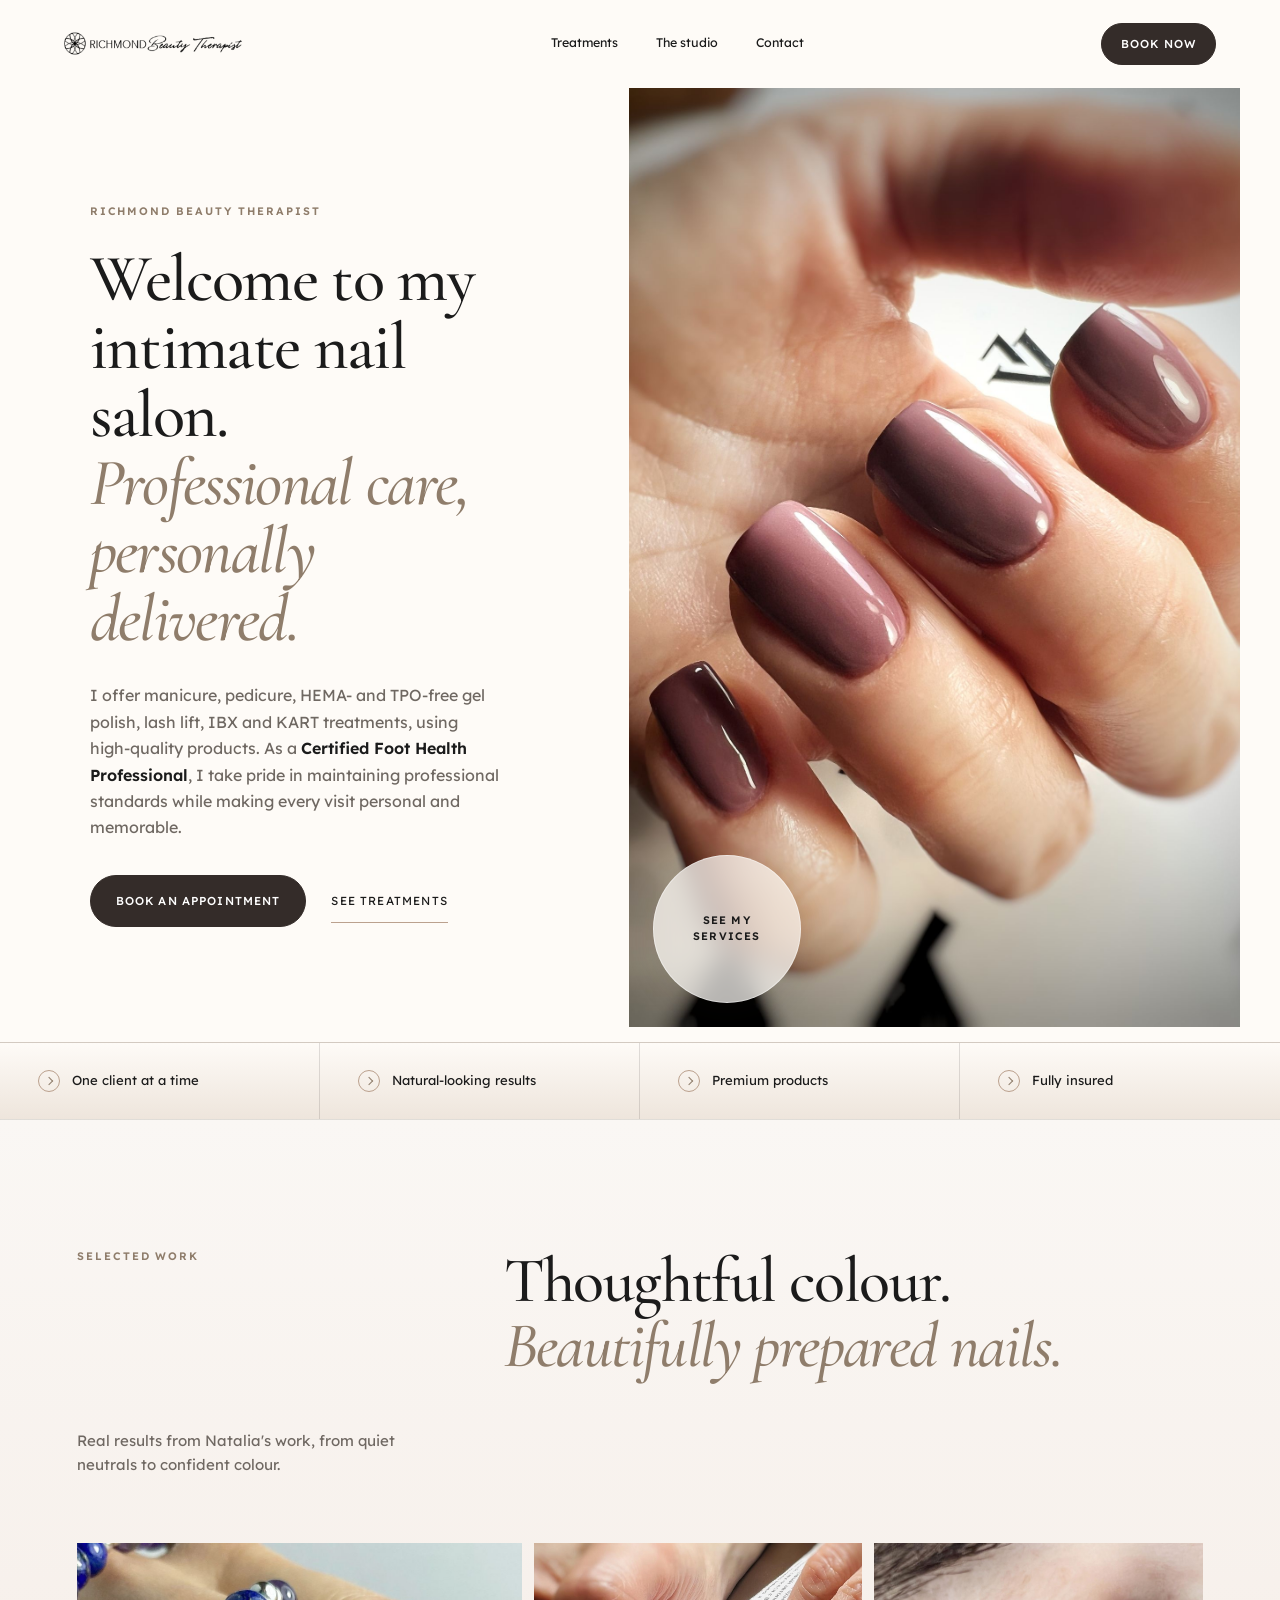
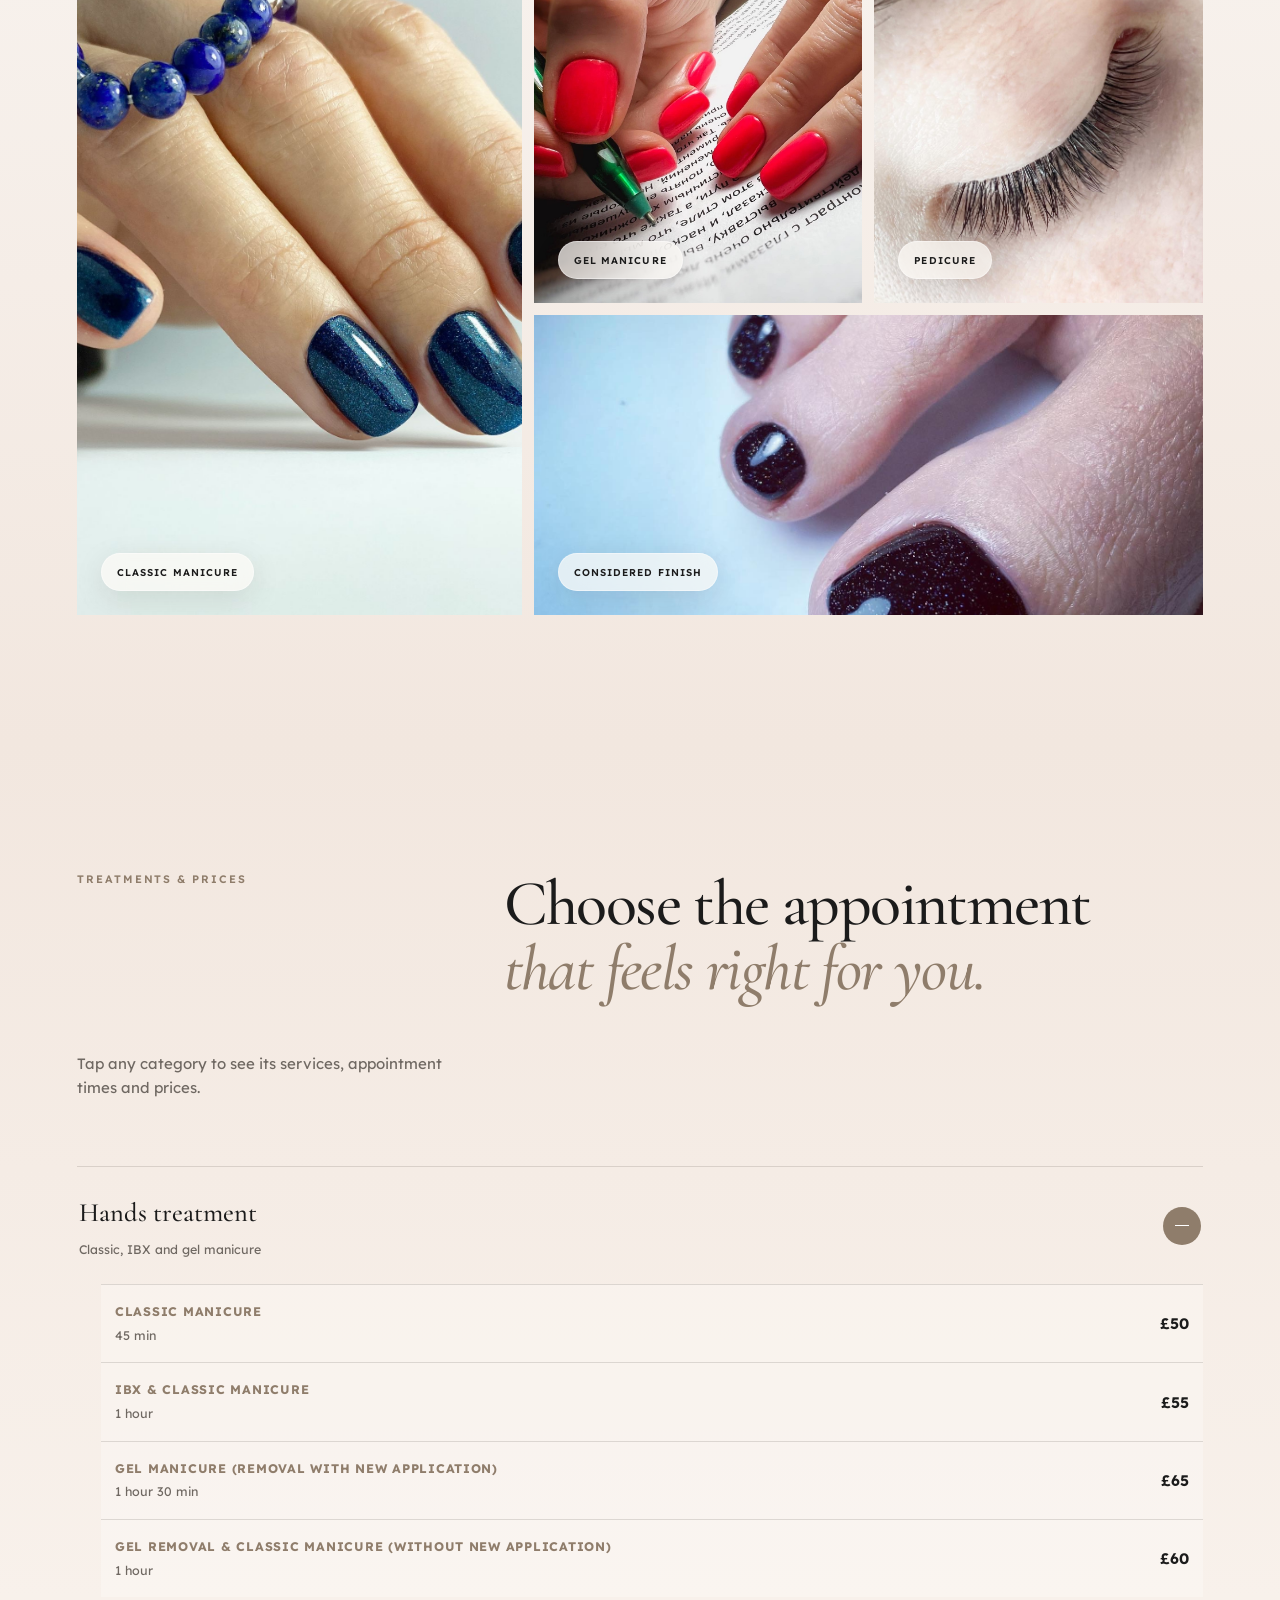
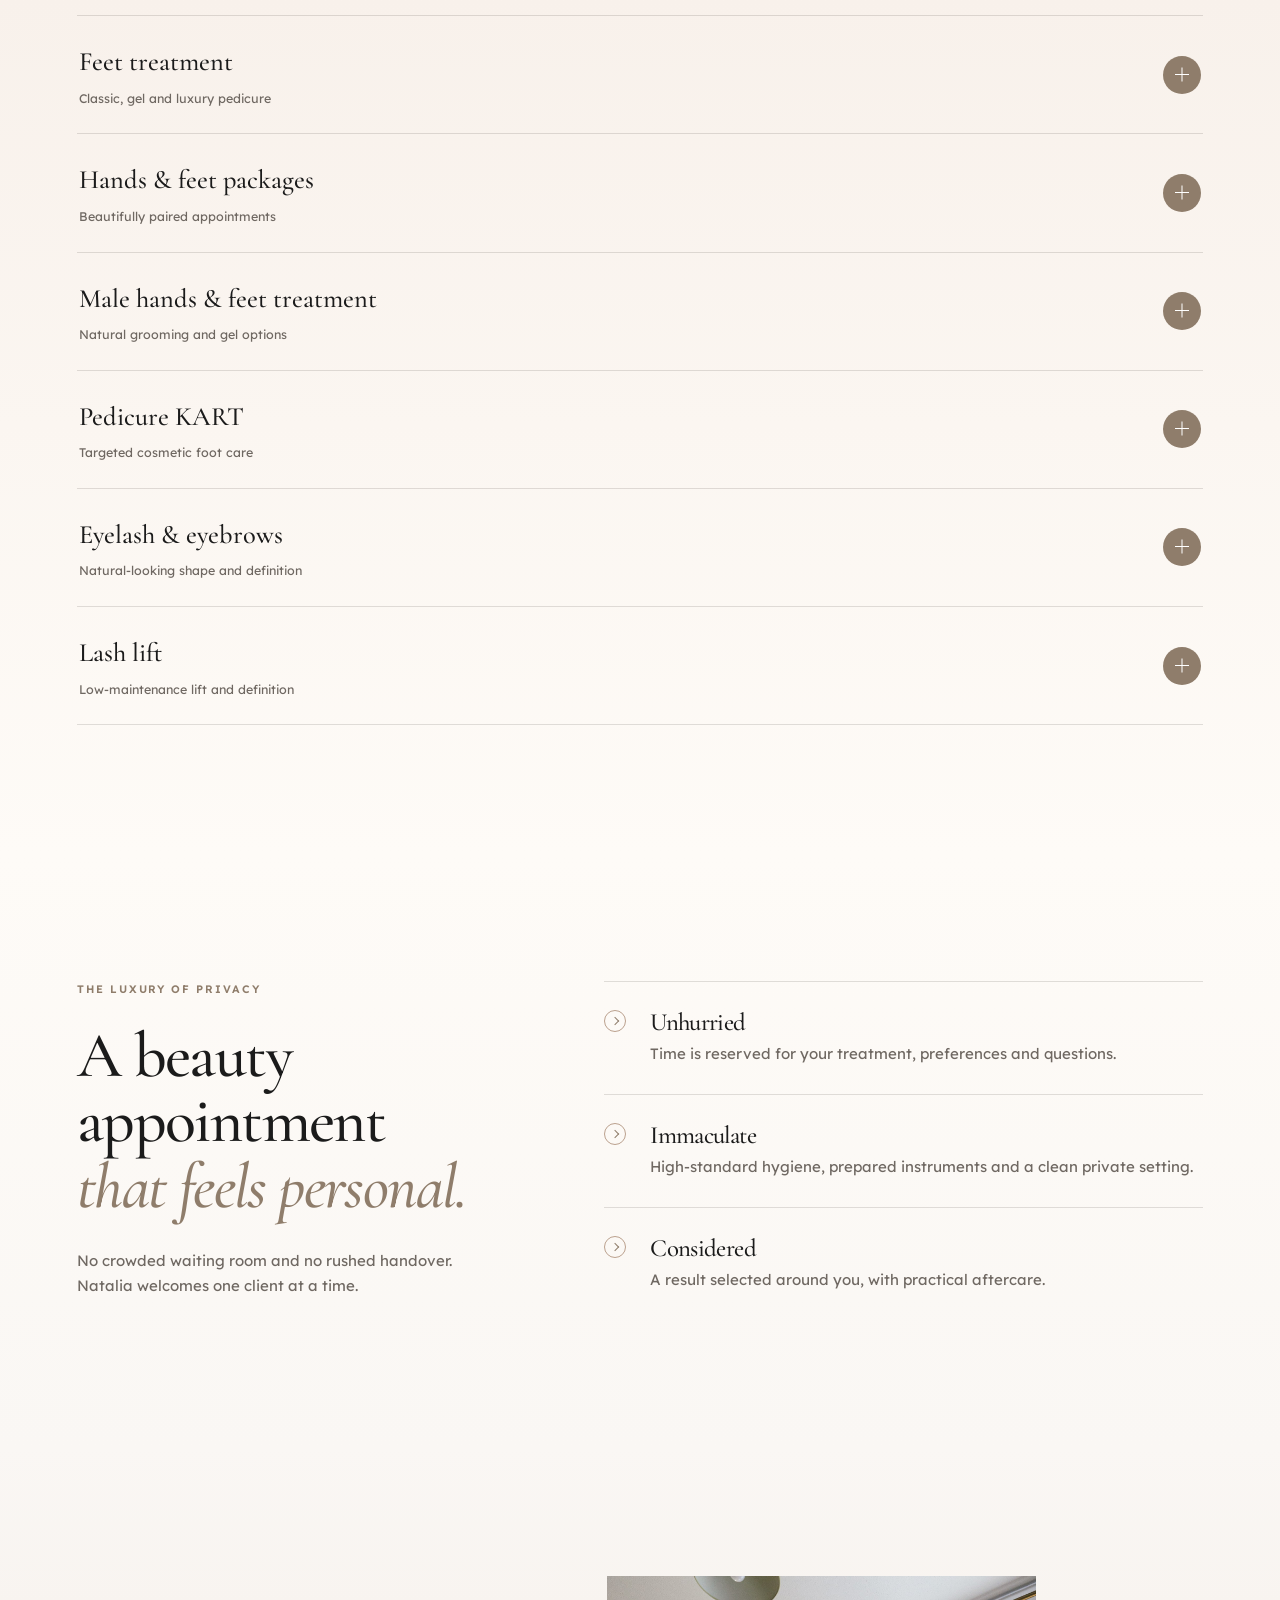
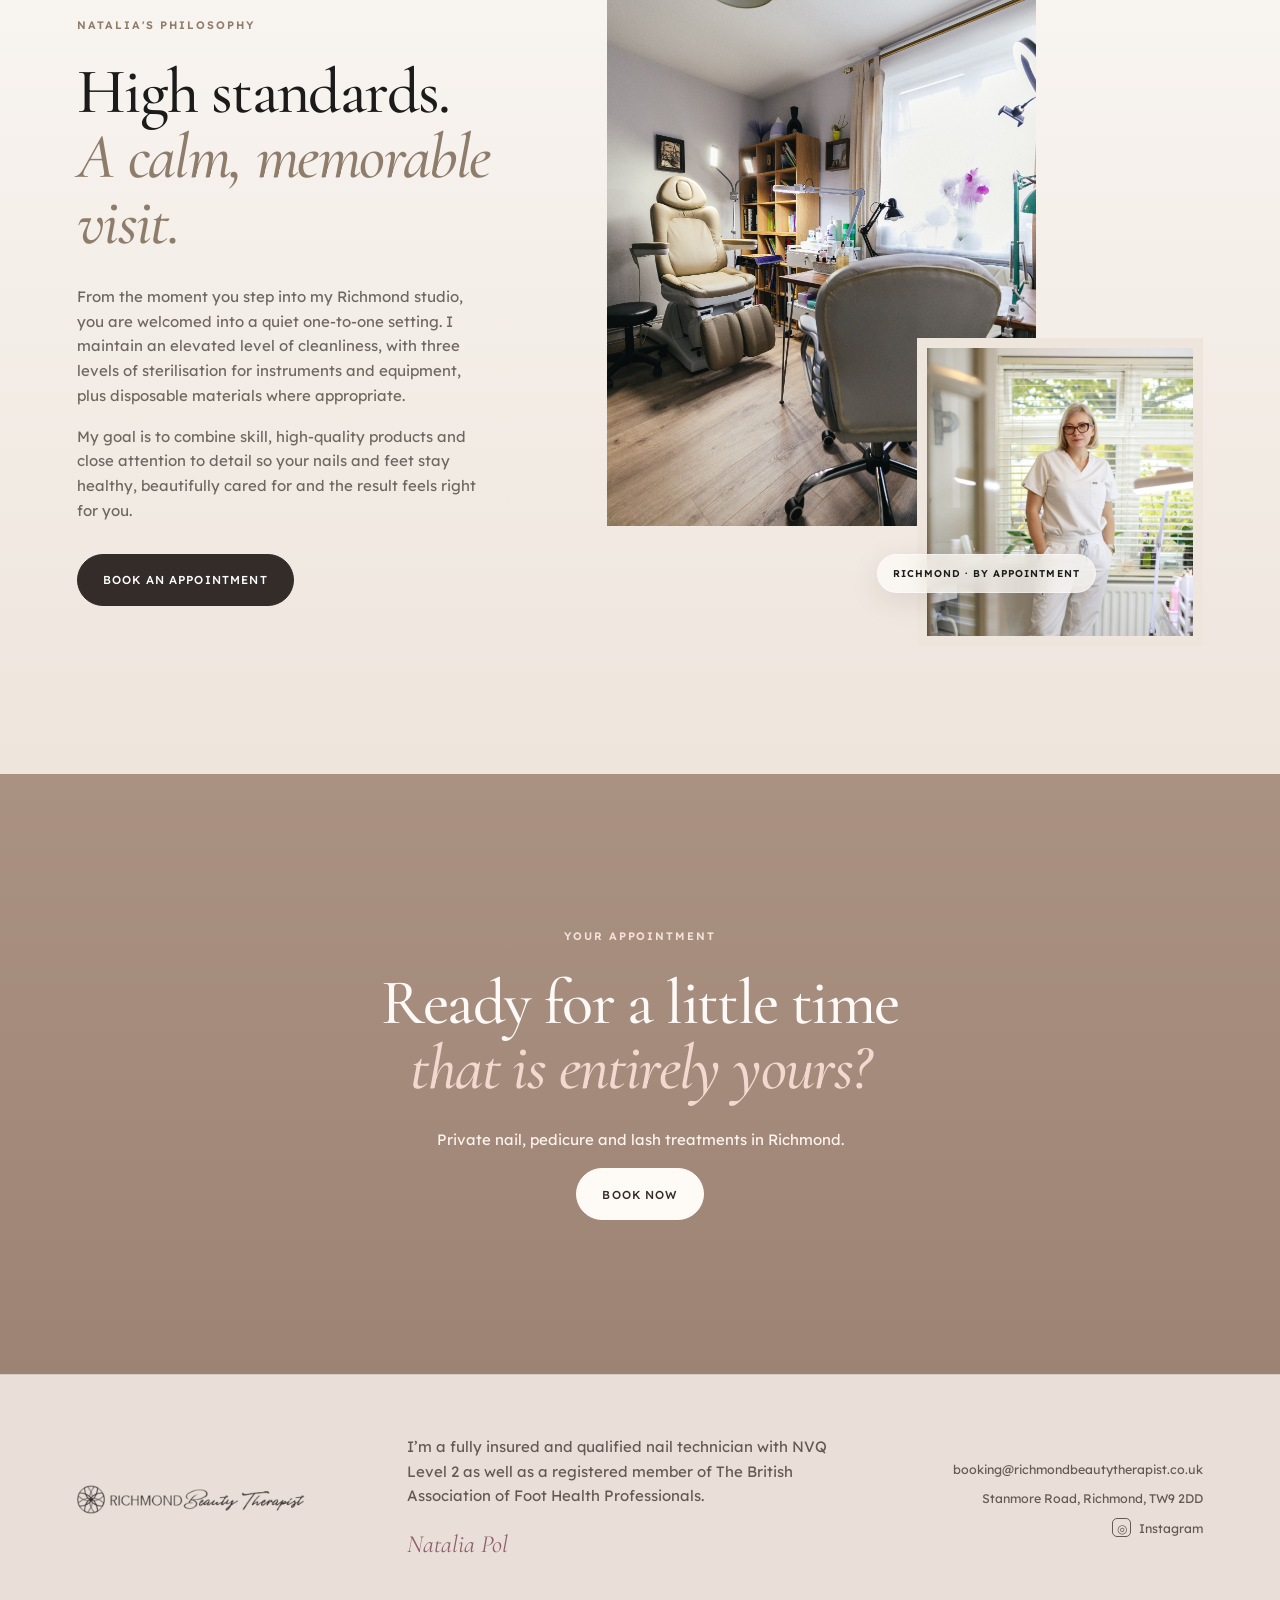
==== commit aa6a7926: "Refine Richmond hero copy and image framing" ====
--- a/public/index.html
+++ b/public/index.html
@@ -44,8 +44,8 @@
 </header>
 <main id="main">
   <section class="hero home-hero">
-    <div class="hero-copy"><p class="eyebrow">Richmond Beauty Therapist</p><h1>Welcome to my intimate nail salon.<br><em>Professional care, personally delivered.</em></h1><p class="hero-intro">I offer manicure, pedicure, HEMA- and TPO-free gel polish, lash lift, IBX and KART treatments, using high-quality products and giving every appointment my full attention.</p><div class="button-row"><a class="button" href="https://bookings.gettimely.com/richmondbeautytherapist/bb/book" data-book>Book an appointment</a><a class="text-link" href="#services">See treatments</a></div></div>
-    <figure class="hero-media reveal"><img src="assets/hero-nails.jpg" alt="Burgundy manicure by Natalia Pol at Richmond Beauty Therapist"><figcaption>Classic manicure</figcaption></figure>
+    <div class="hero-copy"><p class="eyebrow">Richmond Beauty Therapist</p><h1>Welcome to my intimate nail salon.<br><em>Professional care, personally delivered.</em></h1><p class="hero-intro">I offer manicure, pedicure, HEMA- and TPO-free gel polish, lash lift, IBX and KART treatments, using high-quality products. As a <strong>Certified Foot Health Professional</strong>, I take pride in maintaining professional standards while making every visit personal and memorable.</p><div class="button-row"><a class="button" href="https://bookings.gettimely.com/richmondbeautytherapist/bb/book" data-book>Book an appointment</a><a class="text-link" href="#services">See treatments</a></div></div>
+    <figure class="hero-media reveal"><img src="assets/hero-nails.jpg" alt="Burgundy manicure by Natalia Pol at Richmond Beauty Therapist"><a class="hero-services-badge" href="#services">See my<br>services</a></figure>
   </section>
 
   <section class="trust-strip" aria-label="Appointment benefits"><p><i></i> One client at a time</p><p><i></i> Natural-looking results</p><p><i></i> Premium products</p><p><i></i> Fully insured</p></section>
--- a/public/colour-overrides.css
+++ b/public/colour-overrides.css
@@ -44,7 +44,66 @@
   color: #8d606b;
 }
 
+.home-hero h1 {
+  font-size: clamp(3rem, 5.2vw, 5.8rem);
+}
+
+.hero-intro strong {
+  color: var(--ink);
+  font-weight: 600;
+}
+
+.hero-services-badge {
+  position: absolute;
+  z-index: 3;
+  left: 24px;
+  bottom: 24px;
+  display: grid;
+  width: 148px;
+  height: 148px;
+  place-items: center;
+  border: 1px solid rgba(255, 255, 255, 0.46);
+  border-radius: 50%;
+  background: rgba(254, 251, 247, 0.72);
+  box-shadow: 0 8px 30px rgba(45, 31, 27, 0.12);
+  backdrop-filter: blur(12px);
+  color: var(--ink);
+  font-size: 0.68rem;
+  font-weight: 600;
+  letter-spacing: 0.11em;
+  line-height: 1.45;
+  text-align: center;
+  text-transform: uppercase;
+  transition: background 0.2s ease, transform 0.2s ease;
+}
+
+.hero-services-badge:hover {
+  background: rgba(254, 251, 247, 0.88);
+  transform: translateY(-3px);
+}
+
 @media (max-width: 900px) {
+  .home-hero h1 {
+    font-size: clamp(2.7rem, 10.8vw, 4.2rem);
+  }
+
+  .home-hero .hero-media {
+    min-height: 0;
+    aspect-ratio: 5 / 6;
+  }
+
+  .home-hero .hero-media img {
+    object-position: center 48%;
+  }
+
+  .hero-services-badge {
+    width: 126px;
+    height: 126px;
+    left: 20px;
+    bottom: 20px;
+    font-size: 0.62rem;
+  }
+
   .mobile-book {
     border: 1px solid rgba(62, 58, 55, 0.48);
     background: linear-gradient(135deg, #eceae7 0%, #c4c1bd 48%, #77736f 100%);
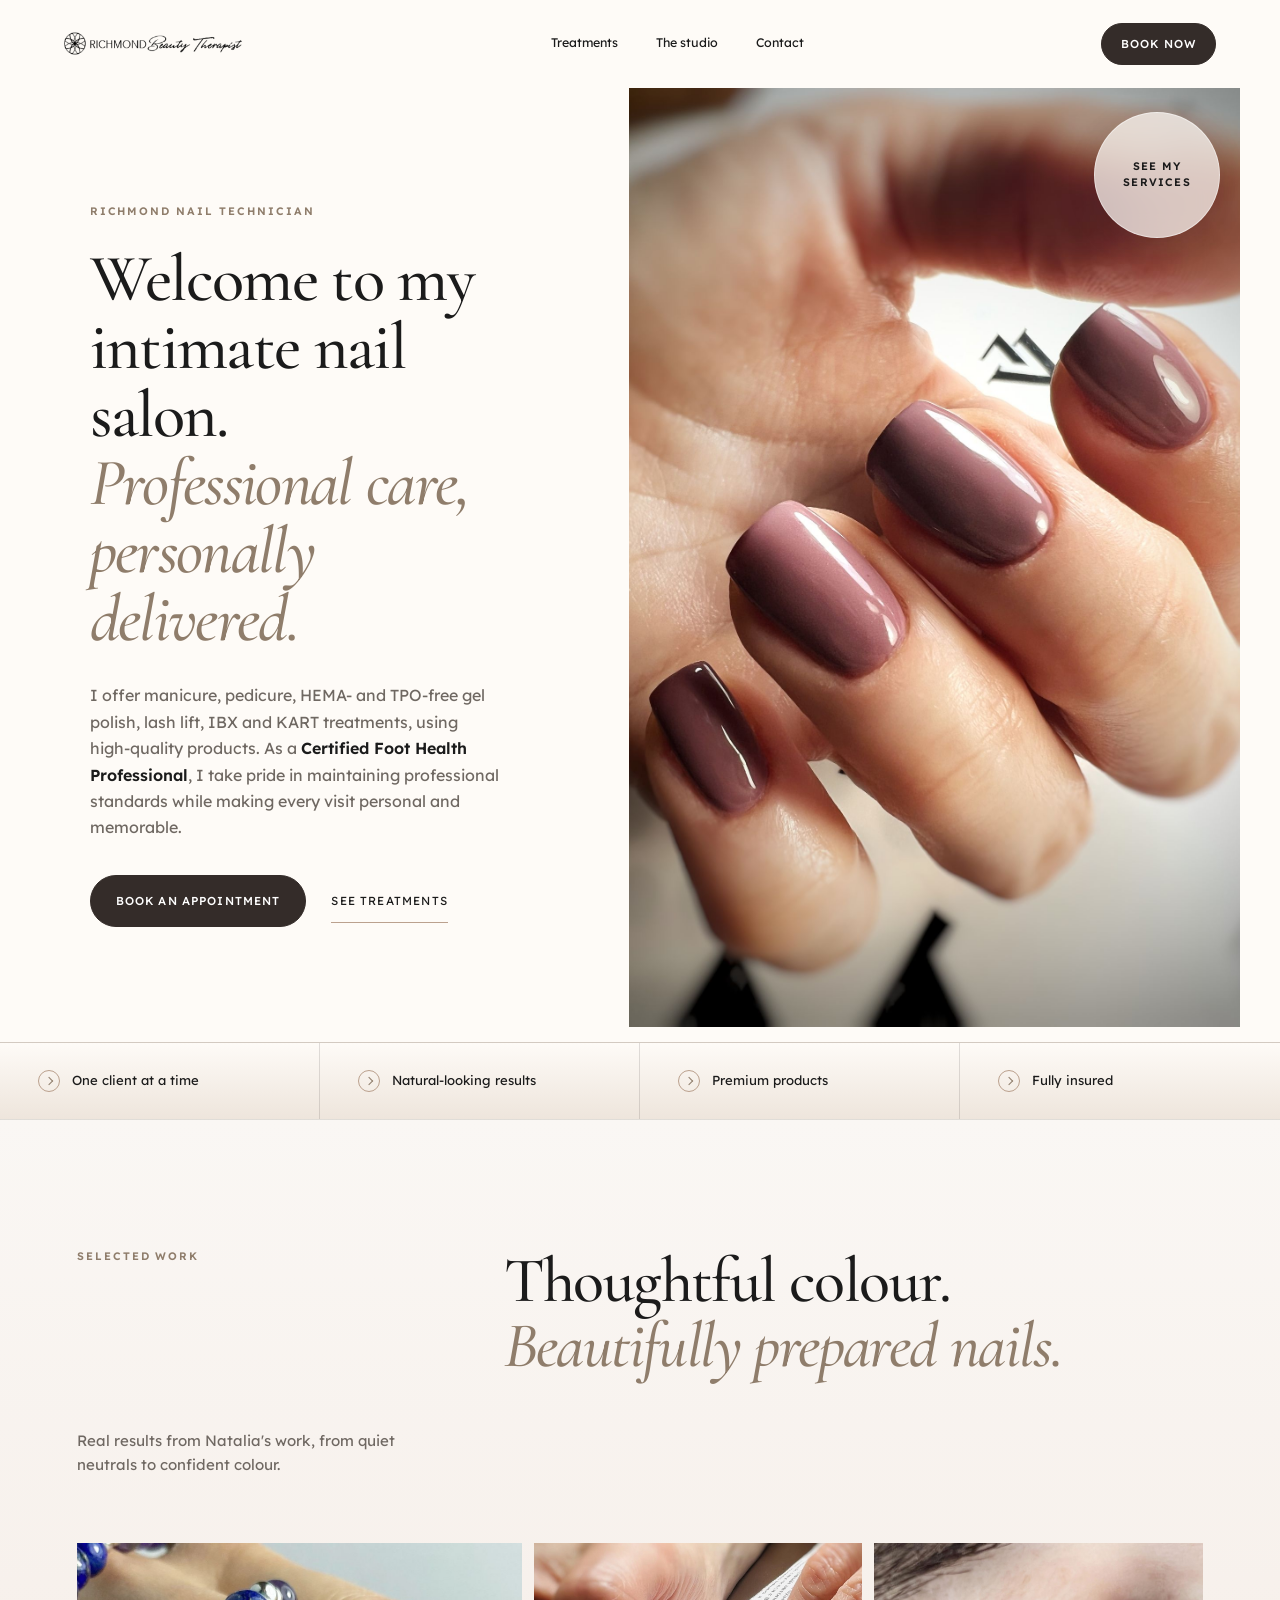
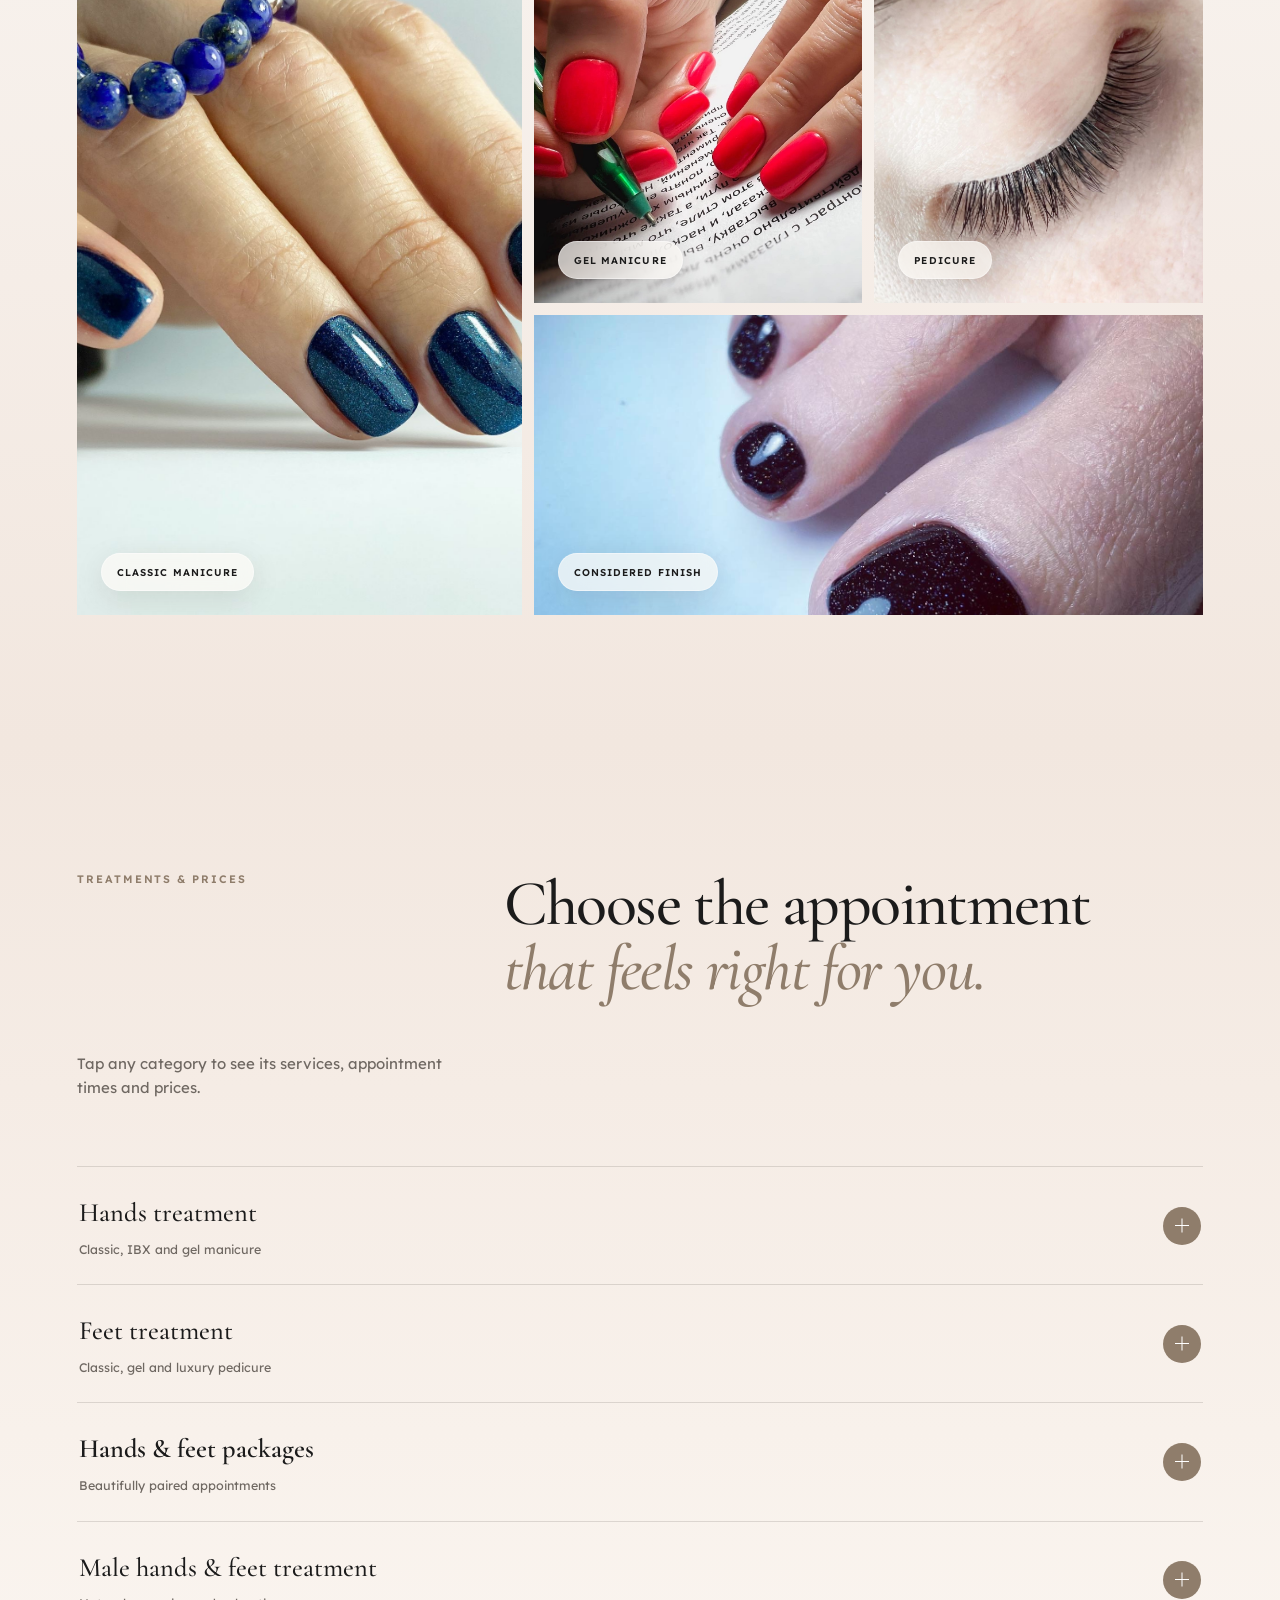
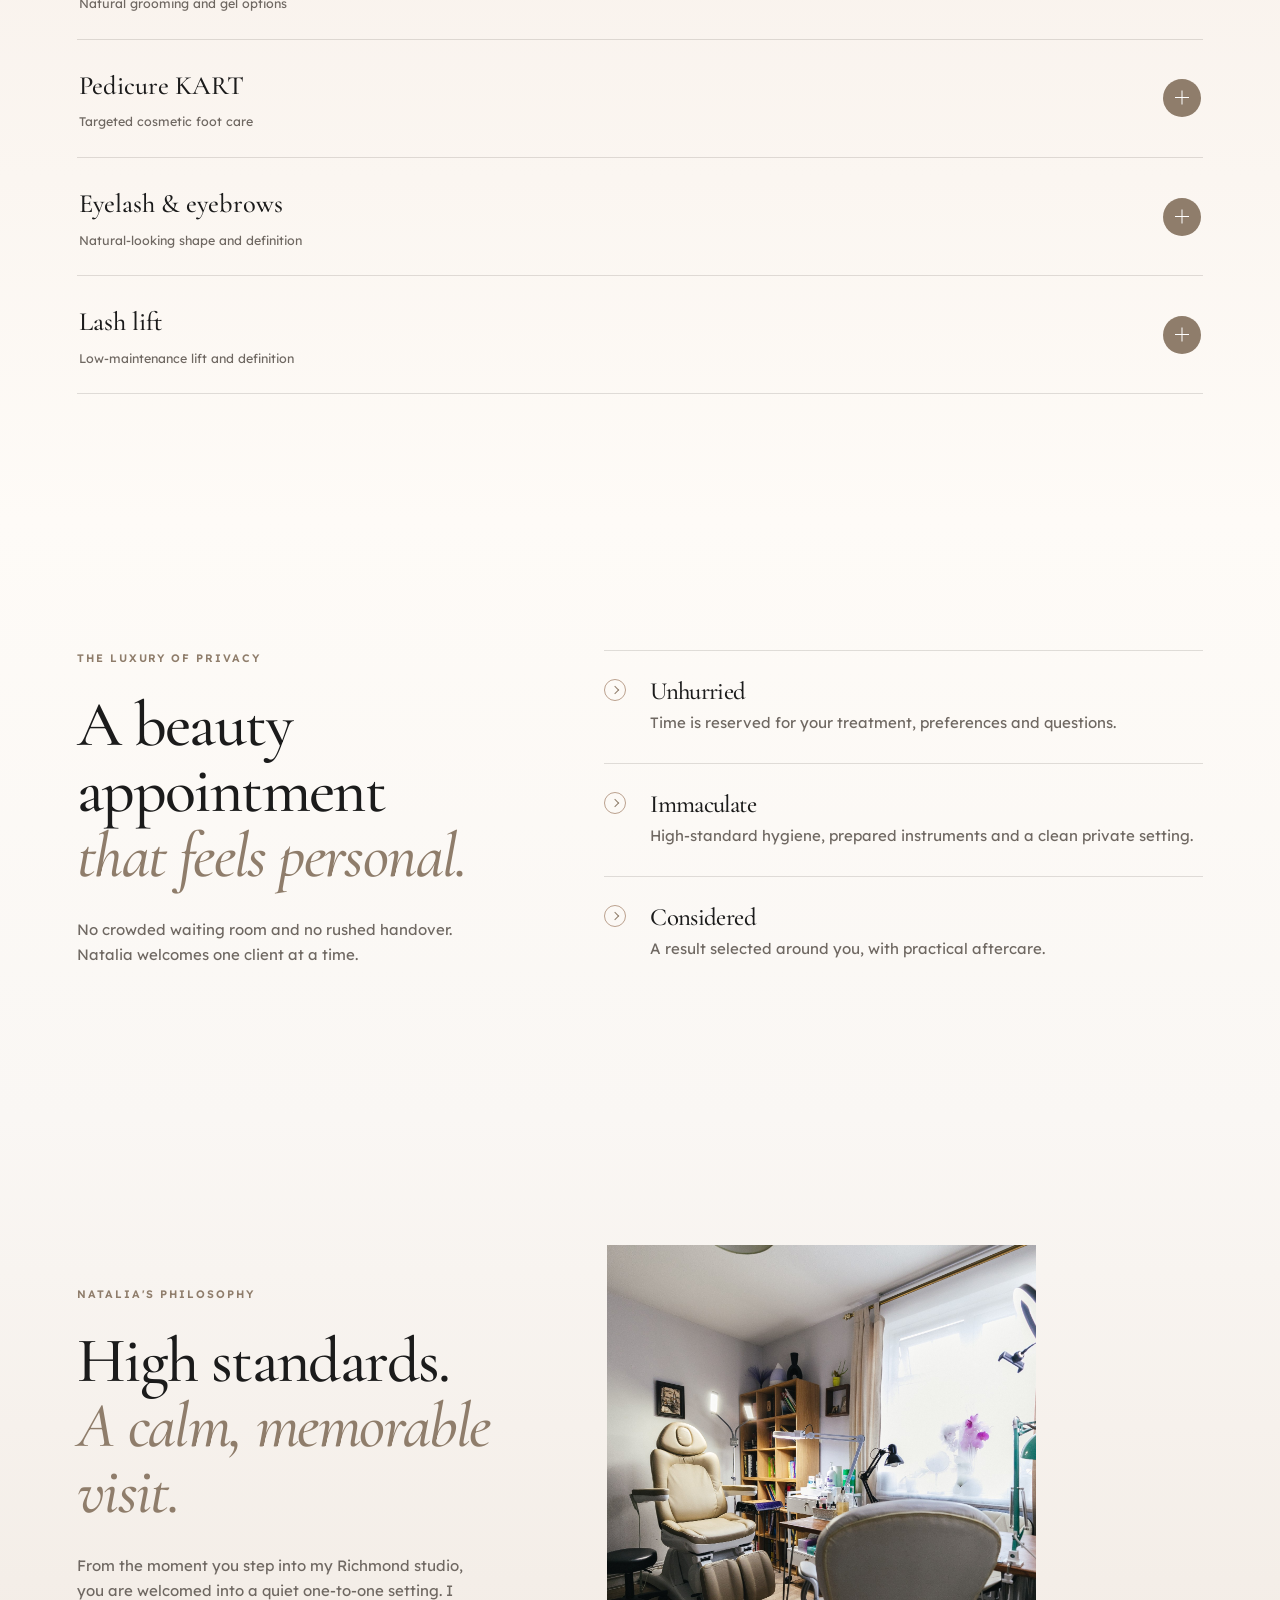
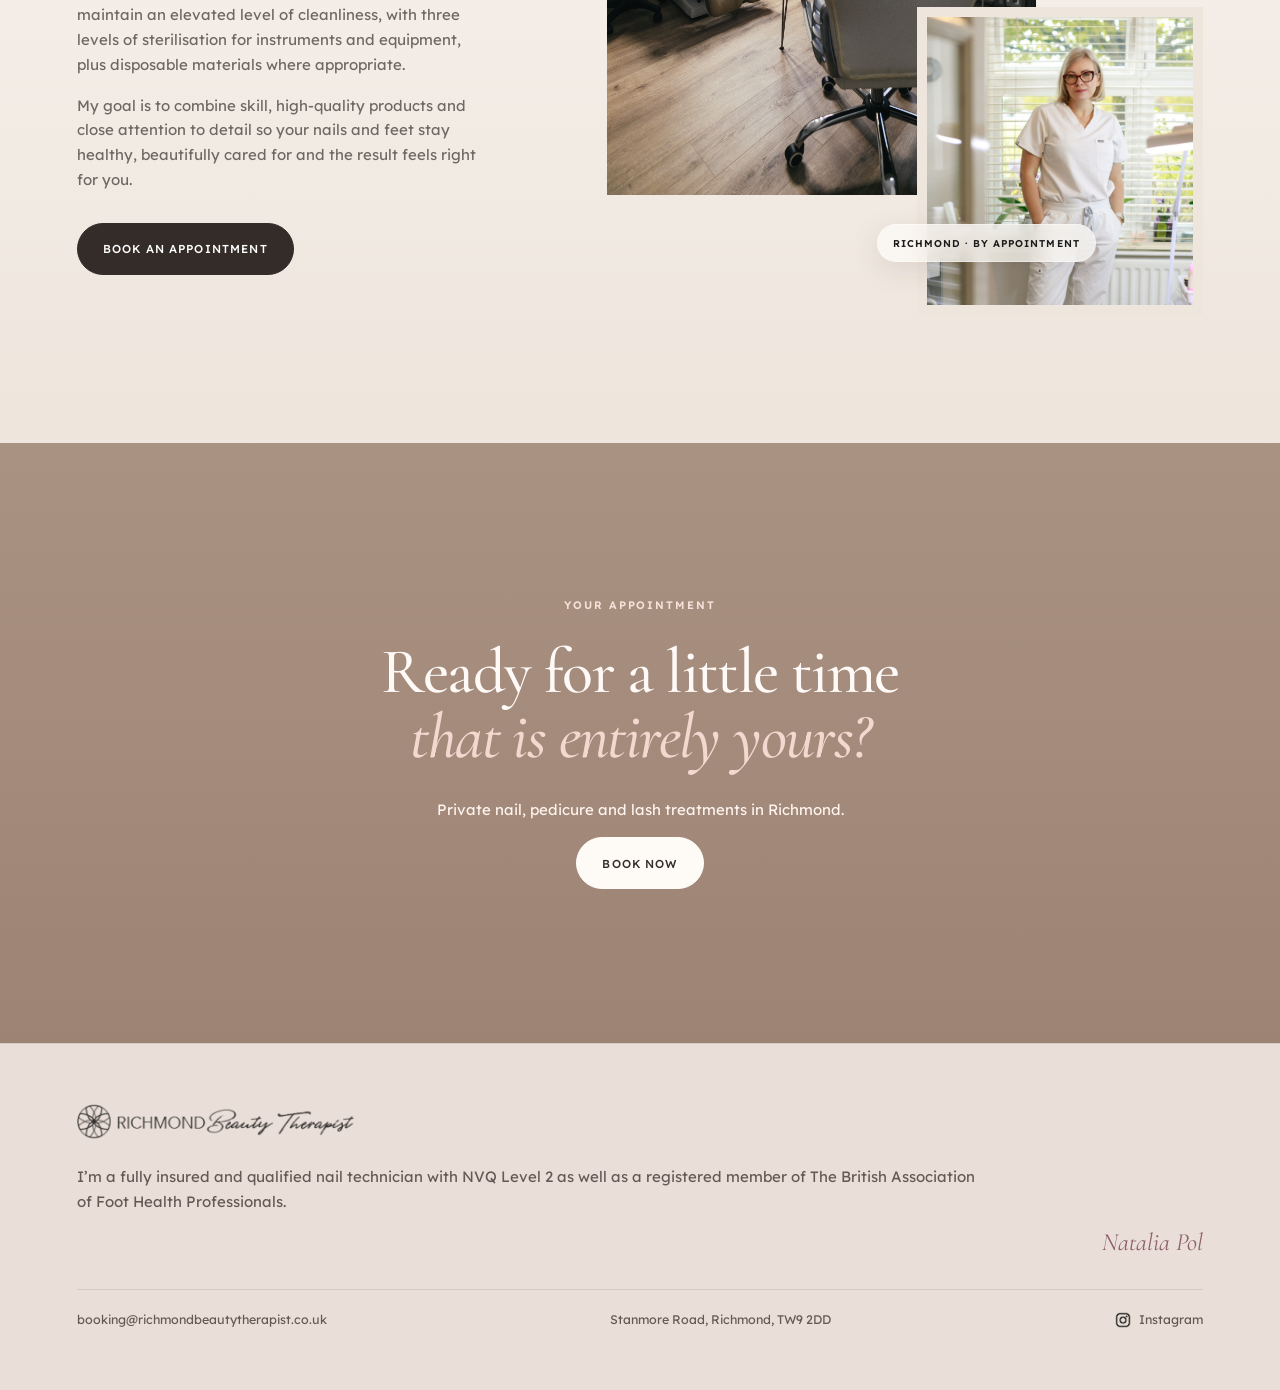
==== commit 9fd43f59: "Polish Richmond services imagery and footer" ====
--- a/public/index.html
+++ b/public/index.html
@@ -26,7 +26,7 @@
   <link rel="preconnect" href="https://fonts.googleapis.com">
   <link rel="preconnect" href="https://fonts.gstatic.com" crossorigin>
   <link rel="preconnect" href="https://www.googletagmanager.com">
-  <link href="https://fonts.googleapis.com/css2?family=Cormorant+Garamond:ital,wght@0,500;1,500&amp;family=Lexend:wght@300;400;500;600&amp;display=swap" rel="stylesheet">
+  <link href="https://fonts.googleapis.com/css2?family=Cormorant+Garamond:ital,wght@0,500;0,600;1,500&amp;family=Lexend:wght@300;400;500;600&amp;display=swap" rel="stylesheet">
   <link rel="stylesheet" href="styles.css">
   <link rel="stylesheet" href="colour-overrides.css">
   <script async src="https://www.googletagmanager.com/gtag/js?id=G-RPRJ3EXC0G"></script>
@@ -44,7 +44,7 @@
 </header>
 <main id="main">
   <section class="hero home-hero">
-    <div class="hero-copy"><p class="eyebrow">Richmond Beauty Therapist</p><h1>Welcome to my intimate nail salon.<br><em>Professional care, personally delivered.</em></h1><p class="hero-intro">I offer manicure, pedicure, HEMA- and TPO-free gel polish, lash lift, IBX and KART treatments, using high-quality products. As a <strong>Certified Foot Health Professional</strong>, I take pride in maintaining professional standards while making every visit personal and memorable.</p><div class="button-row"><a class="button" href="https://bookings.gettimely.com/richmondbeautytherapist/bb/book" data-book>Book an appointment</a><a class="text-link" href="#services">See treatments</a></div></div>
+    <div class="hero-copy"><p class="eyebrow">Richmond Nail Technician</p><h1>Welcome to my intimate nail salon.<br><em>Professional care, personally delivered.</em></h1><p class="hero-intro">I offer manicure, pedicure, HEMA- and TPO-free gel polish, lash lift, IBX and KART treatments, using high-quality products. As a <strong>Certified Foot Health Professional</strong>, I take pride in maintaining professional standards while making every visit personal and memorable.</p><div class="button-row"><a class="button" href="https://bookings.gettimely.com/richmondbeautytherapist/bb/book" data-book>Book an appointment</a><a class="text-link" href="#services">See treatments</a></div></div>
     <figure class="hero-media reveal"><img src="assets/hero-nails.jpg" alt="Burgundy manicure by Natalia Pol at Richmond Beauty Therapist"><a class="hero-services-badge" href="#services">See my<br>services</a></figure>
   </section>
 
@@ -55,13 +55,13 @@
     <div class="work-grid"><figure class="work-tall reveal"><img src="assets/work-06.jpg" alt="Natural classic manicure"><figcaption>Classic manicure</figcaption></figure><figure class="reveal"><img src="assets/work-01.jpg" alt="Detailed manicure result"><figcaption>Gel manicure</figcaption></figure><figure class="reveal"><img src="assets/work-04.jpg" alt="Pedicure result"><figcaption>Pedicure</figcaption></figure><figure class="work-wide reveal"><img src="assets/work-02.jpg" alt="Beauty treatment result"><figcaption>Considered finish</figcaption></figure></div>
   </section>
 
-  <section class="services section-pad" id="services"><div class="section-heading"><p class="eyebrow">Treatments & prices</p><h2>Choose the appointment<br><em>that feels right for you.</em></h2><p>Tap any category to see its services, appointment times and prices.</p></div><div class="accordion-list"><article class="service-accordion is-open" data-accordion>
-    <button class="accordion-trigger" type="button" aria-expanded="true"><span><strong>Hands treatment</strong><small>Classic, IBX and gel manicure</small></span><i aria-hidden="true"></i></button>
-    <div class="accordion-panel" ><a class="service-row" href="hands-treatment.html"><span><strong>Classic manicure</strong><small>45 min</small></span><b>£50</b></a><a class="service-row" href="hands-treatment.html"><span><strong>IBX &amp; classic manicure</strong><small>1 hour</small></span><b>£55</b></a><a class="service-row" href="hands-treatment.html"><span><strong>Gel manicure (removal with new application)</strong><small>1 hour 30 min</small></span><b>£65</b></a><a class="service-row" href="hands-treatment.html"><span><strong>Gel removal &amp; classic manicure (without new application)</strong><small>1 hour</small></span><b>£60</b></a></div>
+  <section class="services section-pad" id="services"><div class="section-heading"><p class="eyebrow">Treatments & prices</p><h2>Choose the appointment<br><em>that feels right for you.</em></h2><p>Tap any category to see its services, appointment times and prices.</p></div><div class="accordion-list"><article class="service-accordion" data-accordion>
+    <button class="accordion-trigger" type="button" aria-expanded="false"><span><strong>Hands treatment</strong><small>Classic, IBX and gel manicure</small></span><i aria-hidden="true"></i></button>
+    <div class="accordion-panel" hidden><a class="service-row" href="hands-treatment.html"><span><strong>Classic manicure</strong><small>45 min</small></span><b>£50</b></a><a class="service-row" href="hands-treatment.html"><span><strong>IBX &amp; classic manicure</strong><small>1 hour</small></span><b>£55</b></a><a class="service-row" href="hands-treatment.html"><span><strong>Gel manicure (removal with new application)</strong><small>1 hour 30 min</small></span><b>£65</b></a><a class="service-row" href="hands-treatment.html"><span><strong>Gel removal &amp; classic manicure (without new application)</strong><small>1 hour</small></span><b>£60</b></a></div>
   </article><article class="service-accordion" data-accordion>
     <button class="accordion-trigger" type="button" aria-expanded="false"><span><strong>Feet treatment</strong><small>Classic, gel and luxury pedicure</small></span><i aria-hidden="true"></i></button>
     <div class="accordion-panel" hidden><a class="service-row" href="feet-treatment.html"><span><strong>Gel removal &amp; classic pedicure (without new application)</strong><small>1 hour 15 min</small></span><b>£65</b></a><a class="service-row" href="feet-treatment.html"><span><strong>Classic pedicure</strong><small>1 hour</small></span><b>£65</b></a><a class="service-row" href="feet-treatment.html"><span><strong>Gel pedicure</strong><small>1 hour 30 min</small></span><b>£70</b></a><a class="service-row" href="feet-treatment.html"><span><strong>Luxury pedicure (without colour)</strong><small>1 hour 30 min</small></span><b>£85</b></a><a class="service-row" href="feet-treatment.html"><span><strong>Luxury pedicure (with colour)</strong><small>1 hour 45 min</small></span><b>£95</b></a></div>
-  </article><article class="service-accordion" data-accordion>
+  </article><article class="service-accordion is-featured" data-accordion>
     <button class="accordion-trigger" type="button" aria-expanded="false"><span><strong>Hands &amp; feet packages</strong><small>Beautifully paired appointments</small></span><i aria-hidden="true"></i></button>
     <div class="accordion-panel" hidden><a class="service-row" href="hands-feet-packages.html"><span><strong>Classic manicure &amp; pedicure</strong><small>1 hour 45 min</small></span><b>£90</b></a><a class="service-row" href="hands-feet-packages.html"><span><strong>Gel manicure &amp; classic pedicure</strong><small>2 hours 30 min</small></span><b>£110</b></a><a class="service-row" href="hands-feet-packages.html"><span><strong>Classic manicure &amp; gel pedicure</strong><small>2 hours 30 min</small></span><b>£110</b></a><a class="service-row" href="hands-feet-packages.html"><span><strong>Gel manicure &amp; gel pedicure</strong><small>2 hours 45 min</small></span><b>£125</b></a></div>
   </article><article class="service-accordion" data-accordion>
@@ -80,14 +80,14 @@
 
   <section class="privacy section-pad"><div><p class="eyebrow">The luxury of privacy</p><h2>A beauty appointment<br><em>that feels personal.</em></h2><p>No crowded waiting room and no rushed handover. Natalia welcomes one client at a time.</p></div><div class="privacy-list"><article><i></i><span><h3>Unhurried</h3><p>Time is reserved for your treatment, preferences and questions.</p></span></article><article><i></i><span><h3>Immaculate</h3><p>High-standard hygiene, prepared instruments and a clean private setting.</p></span></article><article><i></i><span><h3>Considered</h3><p>A result selected around you, with practical aftercare.</p></span></article></div></section>
 
-  <section class="studio section-pad" id="studio"><div class="studio-copy"><p class="eyebrow">Natalia's philosophy</p><h2>High standards.<br><em>A calm, memorable visit.</em></h2><div class="studio-copy-body"><p>From the moment you step into my Richmond studio, you are welcomed into a quiet one-to-one setting. I maintain an elevated level of cleanliness, with three levels of sterilisation for instruments and equipment, plus disposable materials where appropriate.</p><p>My goal is to combine skill, high-quality products and close attention to detail so your nails and feet stay healthy, beautifully cared for and the result feels right for you.</p></div><a class="button" href="https://bookings.gettimely.com/richmondbeautytherapist/bb/book" data-book>Book an appointment</a></div><div class="studio-images reveal"><img class="studio-main" src="assets/richmond-studio-original.jpg" alt="The private Richmond beauty treatment studio"><img class="studio-small" src="assets/natalia-standing.jpeg" alt="Natalia Pol in her private treatment studio"><span>Richmond · by appointment</span></div></section>
+  <section class="studio section-pad" id="studio"><div class="studio-copy"><p class="eyebrow">Natalia's philosophy</p><h2>High standards.<br><em>A calm, memorable visit.</em></h2><div class="studio-copy-body"><p>From the moment you step into my Richmond studio, you are welcomed into a quiet one-to-one setting. I maintain an elevated level of cleanliness, with three levels of sterilisation for instruments and equipment, plus disposable materials where appropriate.</p><p>My goal is to combine skill, high-quality products and close attention to detail so your nails and feet stay healthy, beautifully cared for and the result feels right for you.</p></div><a class="button" href="https://bookings.gettimely.com/richmondbeautytherapist/bb/book" data-book>Book an appointment</a></div><div class="studio-images reveal"><img class="studio-main" src="assets/richmond-studio-original.jpg" alt="The private Richmond nail treatment studio"><div class="studio-small-frame"><img class="studio-small" src="assets/natalia-standing.jpeg" alt="Natalia Pol in her private treatment studio"></div><span>Richmond · by appointment</span></div></section>
 
   <section class="final-cta"><p class="eyebrow">Your appointment</p><h2>Ready for a little time<br><em>that is entirely yours?</em></h2><p>Private nail, pedicure and lash treatments in Richmond.</p><a class="button button-light" href="https://bookings.gettimely.com/richmondbeautytherapist/bb/book" data-book>Book now</a></section>
 </main>
 <footer class="site-footer" id="contact">
   <div class="footer-brand"><img src="assets/richmond-logo.png" alt="Richmond Beauty Therapist"></div>
   <div class="footer-copy"><p>I’m a fully insured and qualified nail technician with NVQ Level 2 as well as a registered member of The British Association of Foot Health Professionals.</p><p class="signature">Natalia Pol</p></div>
-  <div class="footer-links"><a href="mailto:booking@richmondbeautytherapist.co.uk">booking@richmondbeautytherapist.co.uk</a><span>Stanmore Road, Richmond, TW9 2DD</span><a href="https://www.instagram.com/natalia_pol_richmond" target="_blank" rel="noopener"><span class="instagram" aria-hidden="true">◎</span> Instagram</a></div>
+  <div class="footer-links"><a href="mailto:booking@richmondbeautytherapist.co.uk">booking@richmondbeautytherapist.co.uk</a><span>Stanmore Road, Richmond, TW9 2DD</span><a class="instagram-link" href="https://www.instagram.com/natalia_pol_richmond" target="_blank" rel="noopener"><img class="instagram-icon" src="assets/instagram-icon.png" alt="">Instagram</a></div>
 </footer>
 <a class="mobile-book" href="https://bookings.gettimely.com/richmondbeautytherapist/bb/book" data-book><span>Book now</span></a>
 </body></html>
--- a/public/colour-overrides.css
+++ b/public/colour-overrides.css
@@ -25,12 +25,17 @@
 }
 
 .site-footer {
+  grid-template-columns: 1fr;
+  gap: 26px;
+  align-items: start;
   border-top: 1px solid rgba(60, 52, 48, 0.12);
   background: var(--footer-paper);
   color: var(--footer-ink);
 }
 
 .footer-brand img {
+  width: min(280px, 76vw);
+  max-width: none;
   filter: brightness(0);
   opacity: 0.78;
 }
@@ -40,8 +45,43 @@
   color: var(--footer-muted);
 }
 
+.footer-copy {
+  width: 100%;
+  max-width: none;
+}
+
+.footer-copy > p:first-child {
+  max-width: 900px;
+  margin-bottom: 0;
+}
+
 .signature {
   color: #8d606b;
+  text-align: right;
+}
+
+.footer-links {
+  display: flex;
+  width: 100%;
+  flex-wrap: wrap;
+  align-items: center;
+  justify-content: space-between;
+  gap: 12px 28px;
+  padding-top: 20px;
+  border-top: 1px solid rgba(60, 52, 48, 0.12);
+  text-align: left;
+}
+
+.instagram-link {
+  display: inline-flex;
+  align-items: center;
+  gap: 7px;
+}
+
+.instagram-icon {
+  width: 18px;
+  height: 18px;
+  object-fit: contain;
 }
 
 .home-hero h1 {
@@ -56,11 +96,11 @@
 .hero-services-badge {
   position: absolute;
   z-index: 3;
-  left: 24px;
-  bottom: 24px;
+  top: 24px;
+  right: 20px;
   display: grid;
-  width: 148px;
-  height: 148px;
+  width: 126px;
+  height: 126px;
   place-items: center;
   border: 1px solid rgba(255, 255, 255, 0.46);
   border-radius: 50%;
@@ -82,6 +122,14 @@
   transform: translateY(-3px);
 }
 
+.service-accordion.is-featured .accordion-trigger strong {
+  font-weight: 600;
+}
+
+.reveal {
+  transition-duration: 1.15s;
+}
+
 @media (max-width: 900px) {
   .home-hero h1 {
     font-size: clamp(2.7rem, 10.8vw, 4.2rem);
@@ -97,11 +145,32 @@
   }
 
   .hero-services-badge {
-    width: 126px;
-    height: 126px;
-    left: 20px;
-    bottom: 20px;
+    top: 18px;
+    right: 12px;
+    left: auto;
+    bottom: auto;
+    width: 108px;
+    height: 108px;
     font-size: 0.62rem;
+  }
+
+  .final-cta h2 {
+    font-size: clamp(2rem, 7.6vw, 3.2rem);
+  }
+
+  .studio-small-frame {
+    width: 50%;
+    height: 44%;
+  }
+
+  .site-footer {
+    gap: 22px;
+    padding: 45px 20px 95px;
+  }
+
+  .footer-links {
+    flex-direction: column;
+    align-items: flex-start;
   }
 
   .mobile-book {
@@ -129,9 +198,32 @@
 }
 
 .studio-main {
-  object-position: center center;
-}
-
-.studio-small {
-  object-position: center 18%;
-}
+  object-position: center 74%;
+}
+
+.studio-small-frame {
+  position: absolute;
+  right: 0;
+  bottom: 0;
+  width: 48%;
+  height: 46%;
+  overflow: hidden;
+  border: 10px solid var(--sand);
+}
+
+.studio-small-frame .studio-small {
+  position: static;
+  width: 100%;
+  height: 100%;
+  border: 0;
+  object-fit: cover;
+  object-position: center 25%;
+  transform: scale(1.17);
+}
+
+@media (max-width: 900px) {
+  .studio-small-frame {
+    width: 50%;
+    height: 44%;
+  }
+}
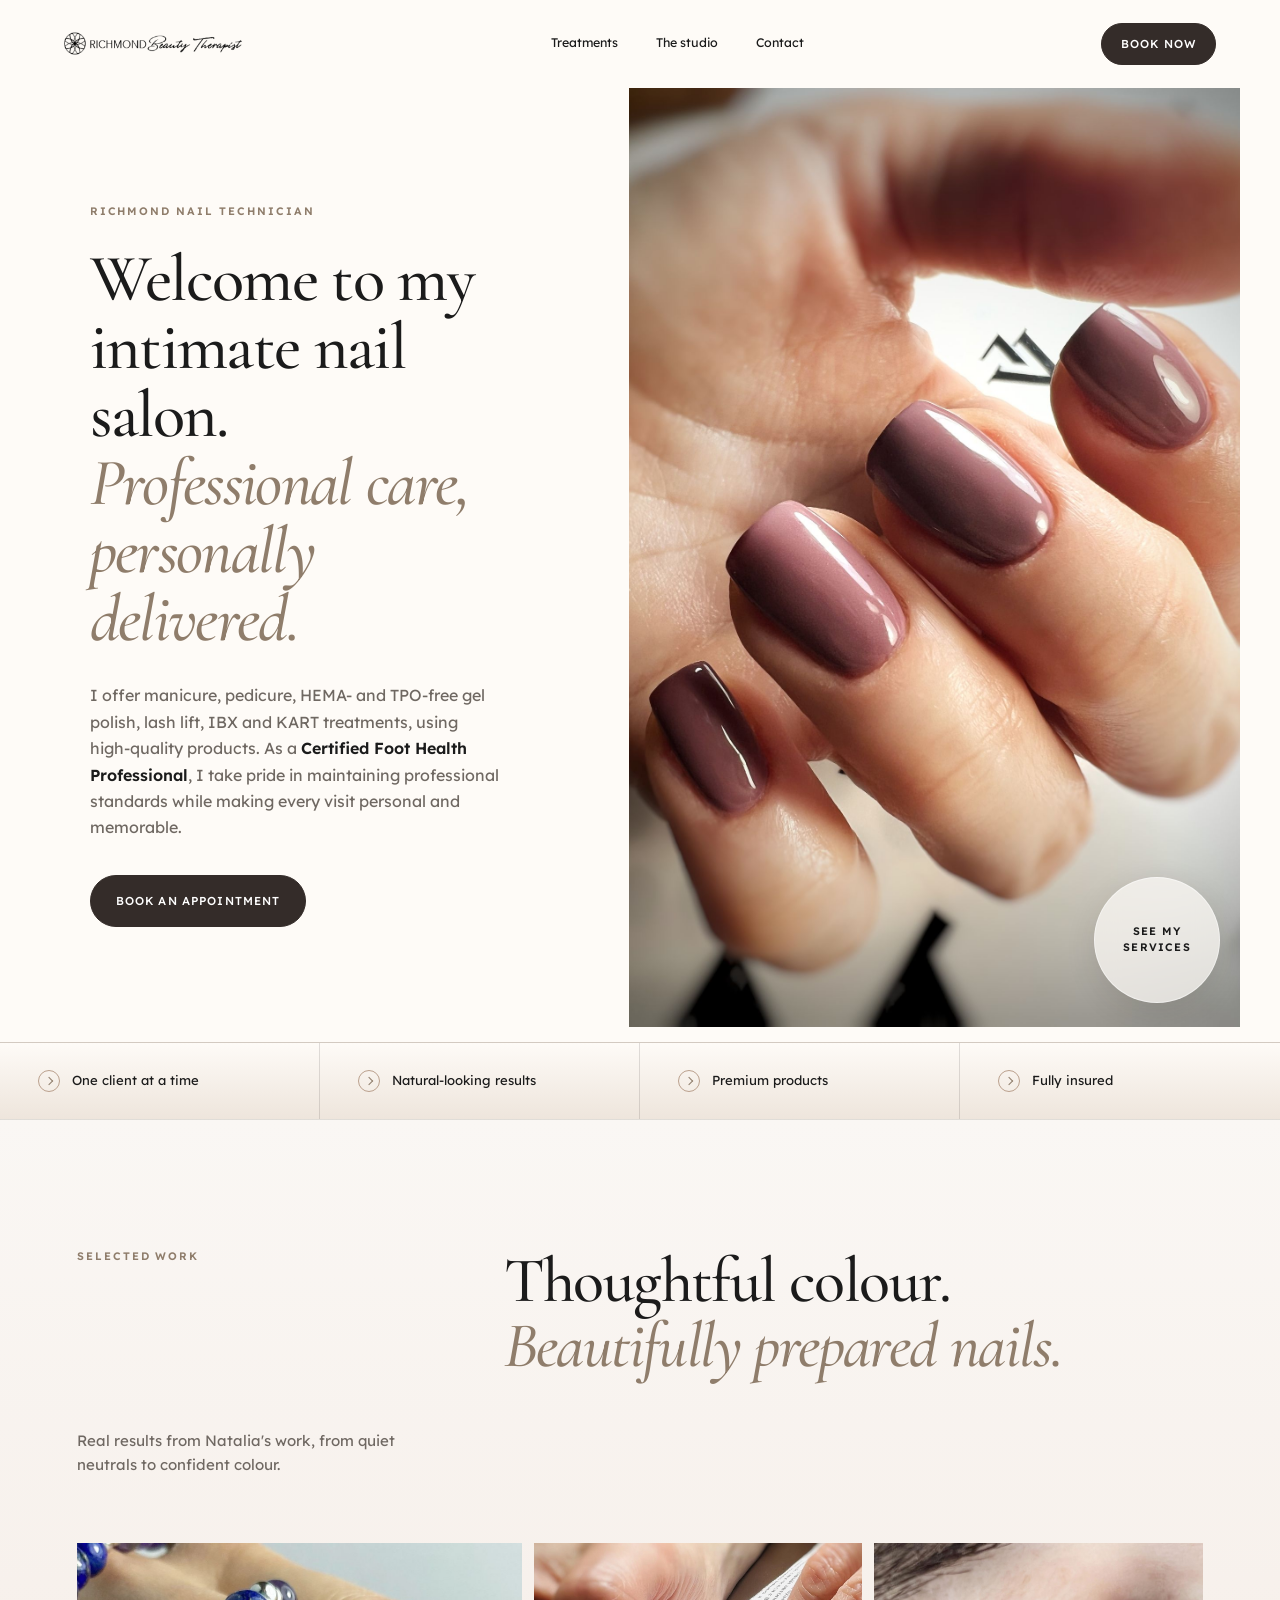
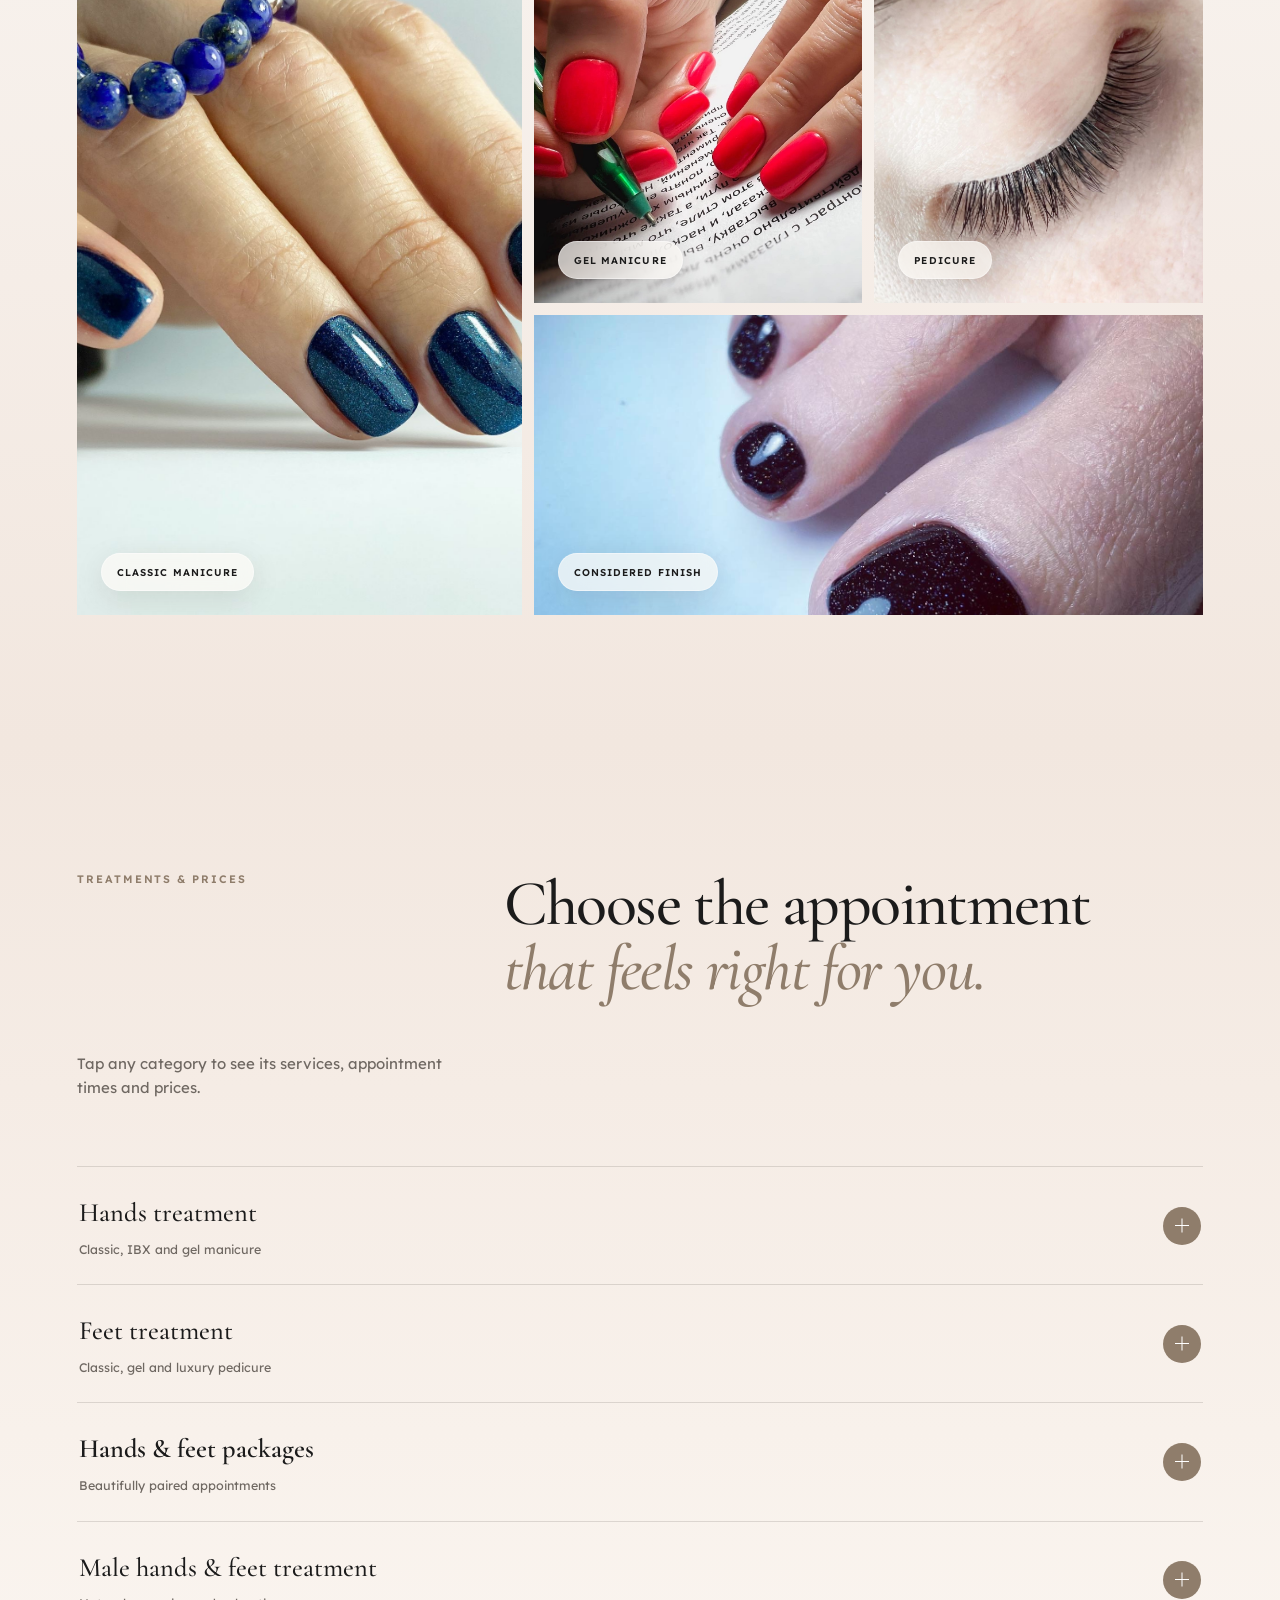
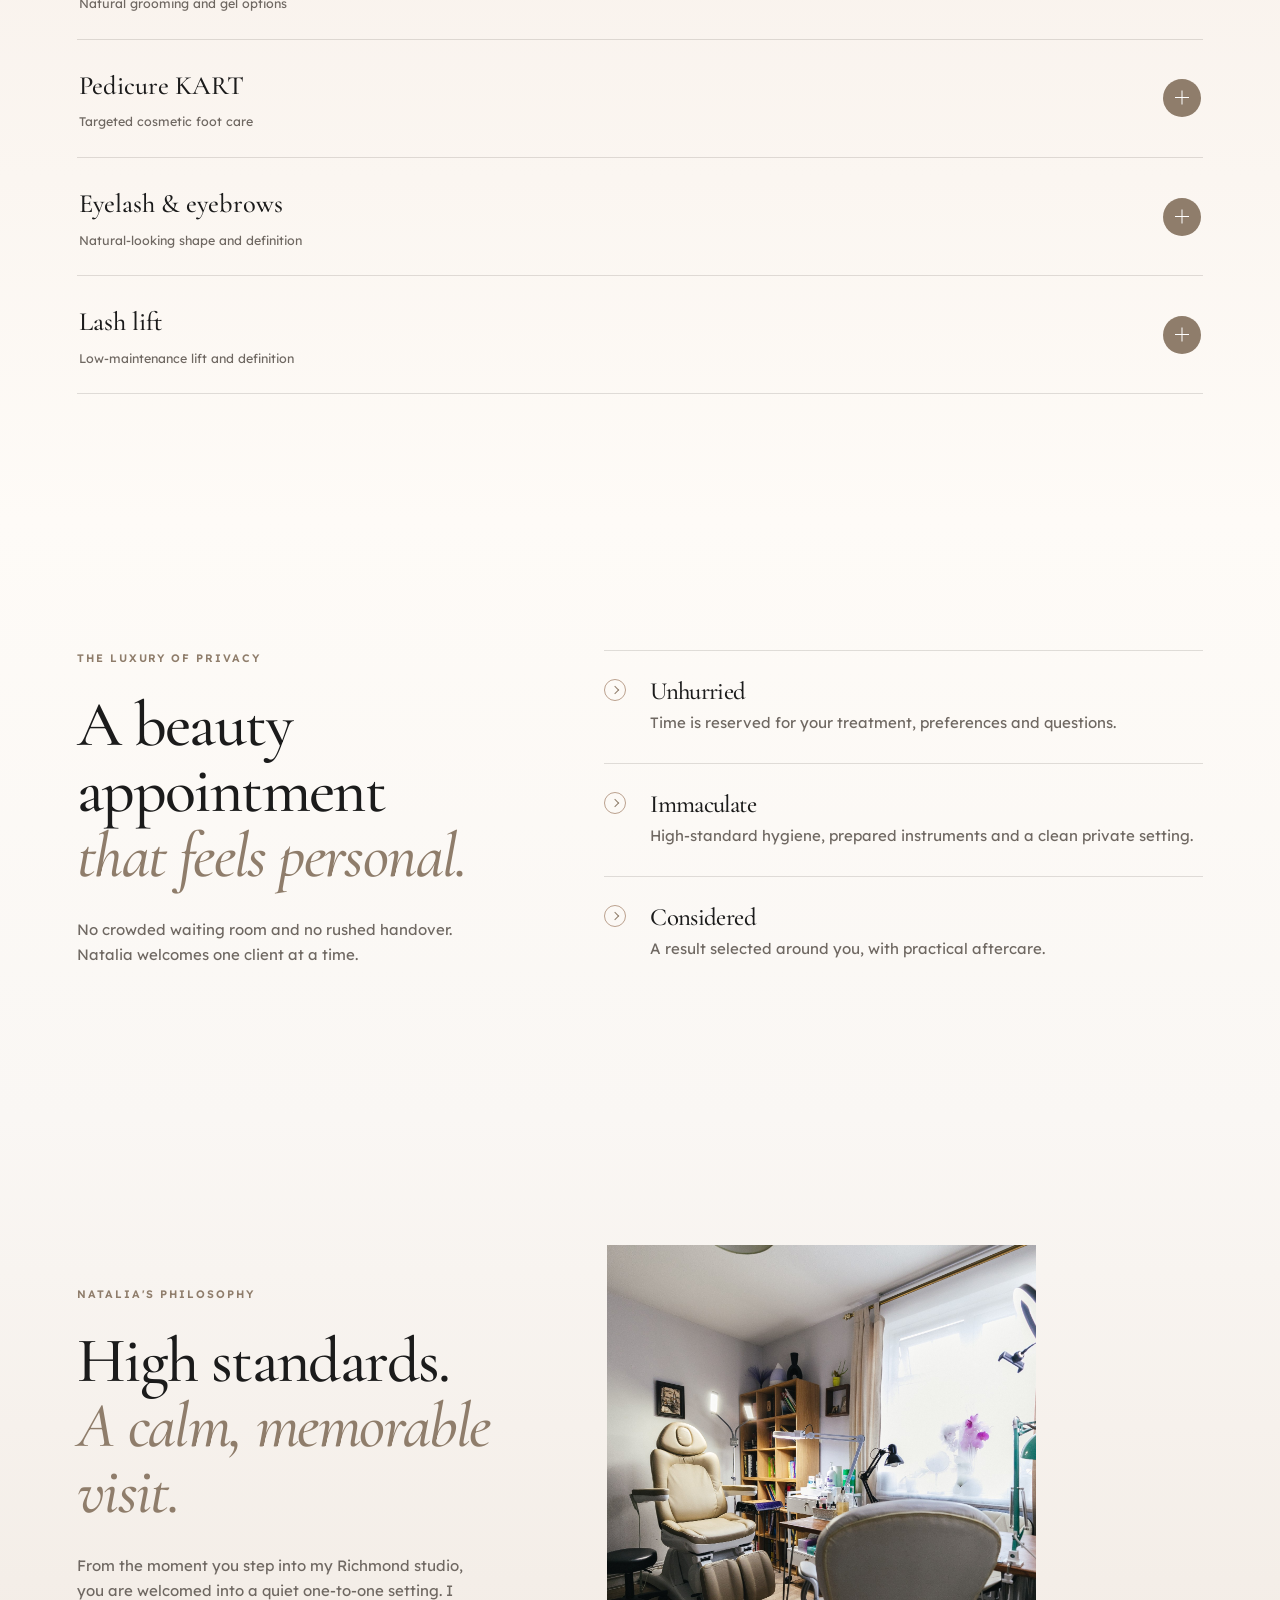
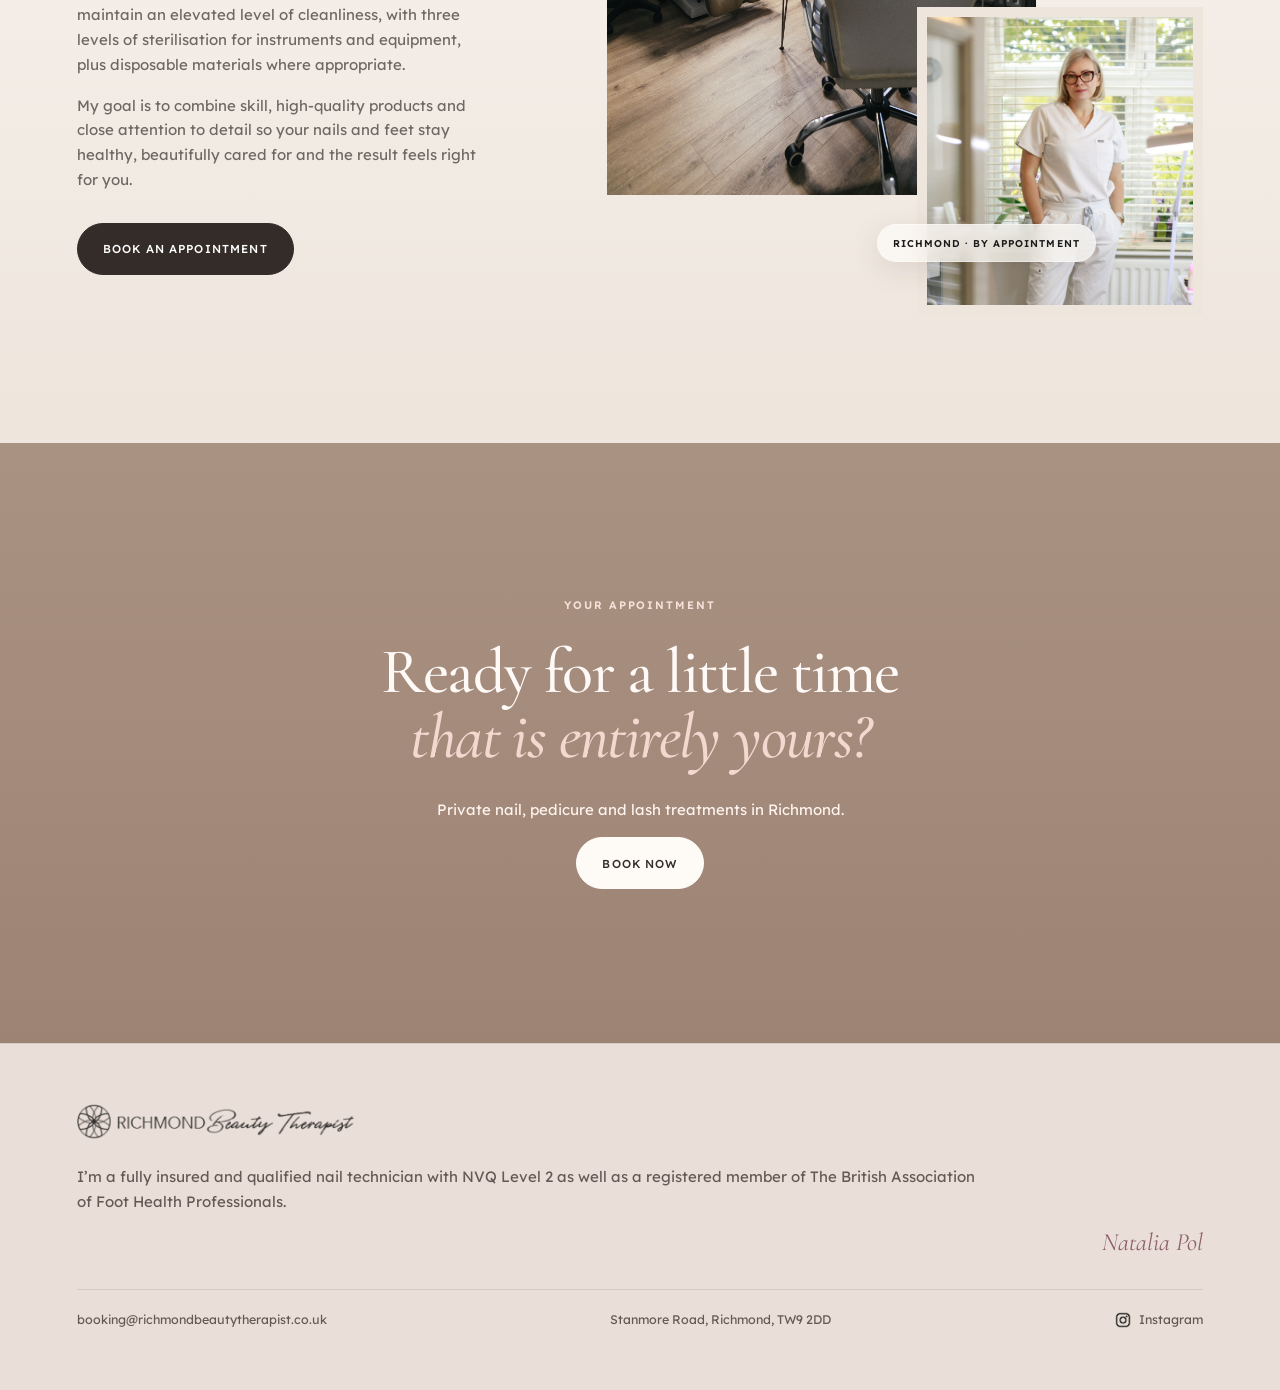
==== commit 99b9cad3: "Position Richmond services badge at bottom" ====
--- a/public/index.html
+++ b/public/index.html
@@ -44,7 +44,7 @@
 </header>
 <main id="main">
   <section class="hero home-hero">
-    <div class="hero-copy"><p class="eyebrow">Richmond Nail Technician</p><h1>Welcome to my intimate nail salon.<br><em>Professional care, personally delivered.</em></h1><p class="hero-intro">I offer manicure, pedicure, HEMA- and TPO-free gel polish, lash lift, IBX and KART treatments, using high-quality products. As a <strong>Certified Foot Health Professional</strong>, I take pride in maintaining professional standards while making every visit personal and memorable.</p><div class="button-row"><a class="button" href="https://bookings.gettimely.com/richmondbeautytherapist/bb/book" data-book>Book an appointment</a><a class="text-link" href="#services">See treatments</a></div></div>
+    <div class="hero-copy"><p class="eyebrow">Richmond Nail Technician</p><h1>Welcome to my intimate nail salon.<br><em>Professional care, personally delivered.</em></h1><p class="hero-intro">I offer manicure, pedicure, HEMA- and TPO-free gel polish, lash lift, IBX and KART treatments, using high-quality products. As a <strong>Certified Foot Health Professional</strong>, I take pride in maintaining professional standards while making every visit personal and memorable.</p><div class="button-row"><a class="button" href="https://bookings.gettimely.com/richmondbeautytherapist/bb/book" data-book>Book an appointment</a></div></div>
     <figure class="hero-media reveal"><img src="assets/hero-nails.jpg" alt="Burgundy manicure by Natalia Pol at Richmond Beauty Therapist"><a class="hero-services-badge" href="#services">See my<br>services</a></figure>
   </section>
 
--- a/public/colour-overrides.css
+++ b/public/colour-overrides.css
@@ -96,7 +96,7 @@
 .hero-services-badge {
   position: absolute;
   z-index: 3;
-  top: 24px;
+  bottom: 24px;
   right: 20px;
   display: grid;
   width: 126px;
@@ -145,10 +145,10 @@
   }
 
   .hero-services-badge {
-    top: 18px;
+    top: auto;
     right: 12px;
     left: auto;
-    bottom: auto;
+    bottom: 18px;
     width: 108px;
     height: 108px;
     font-size: 0.62rem;
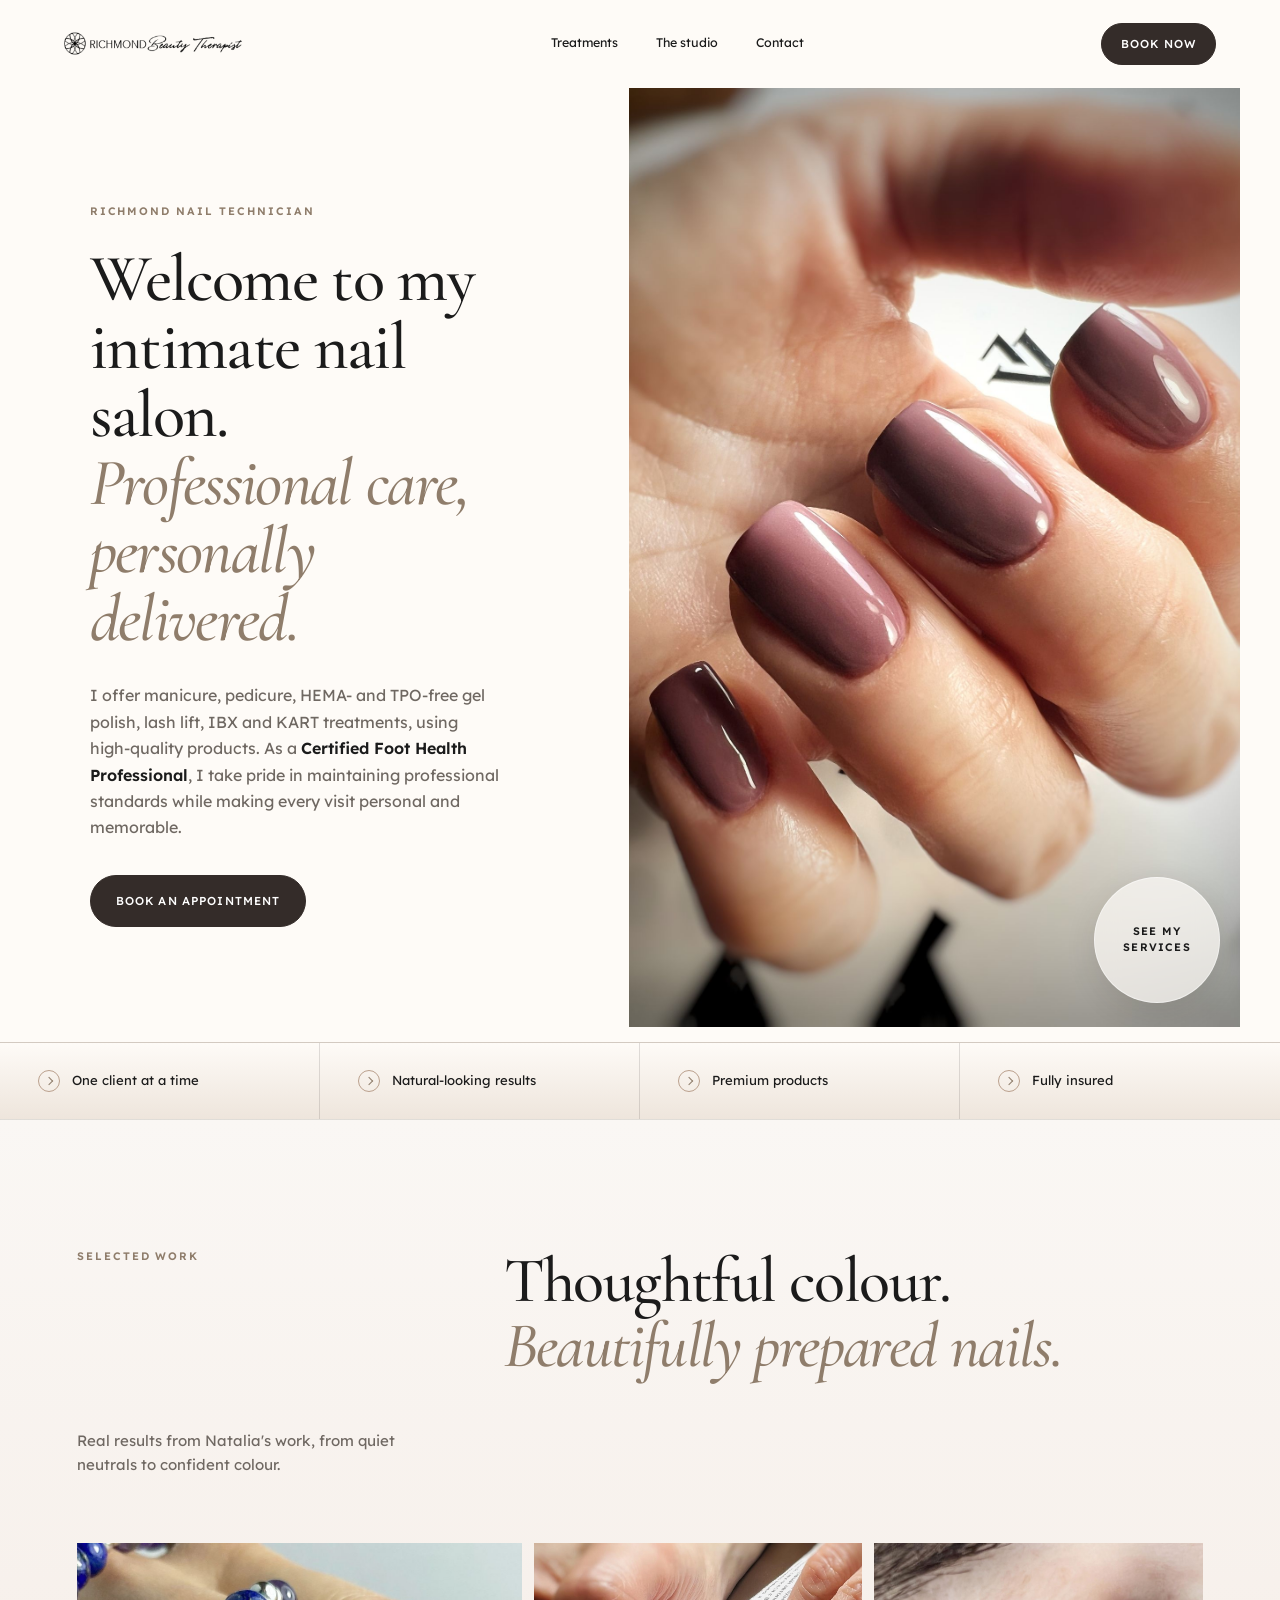
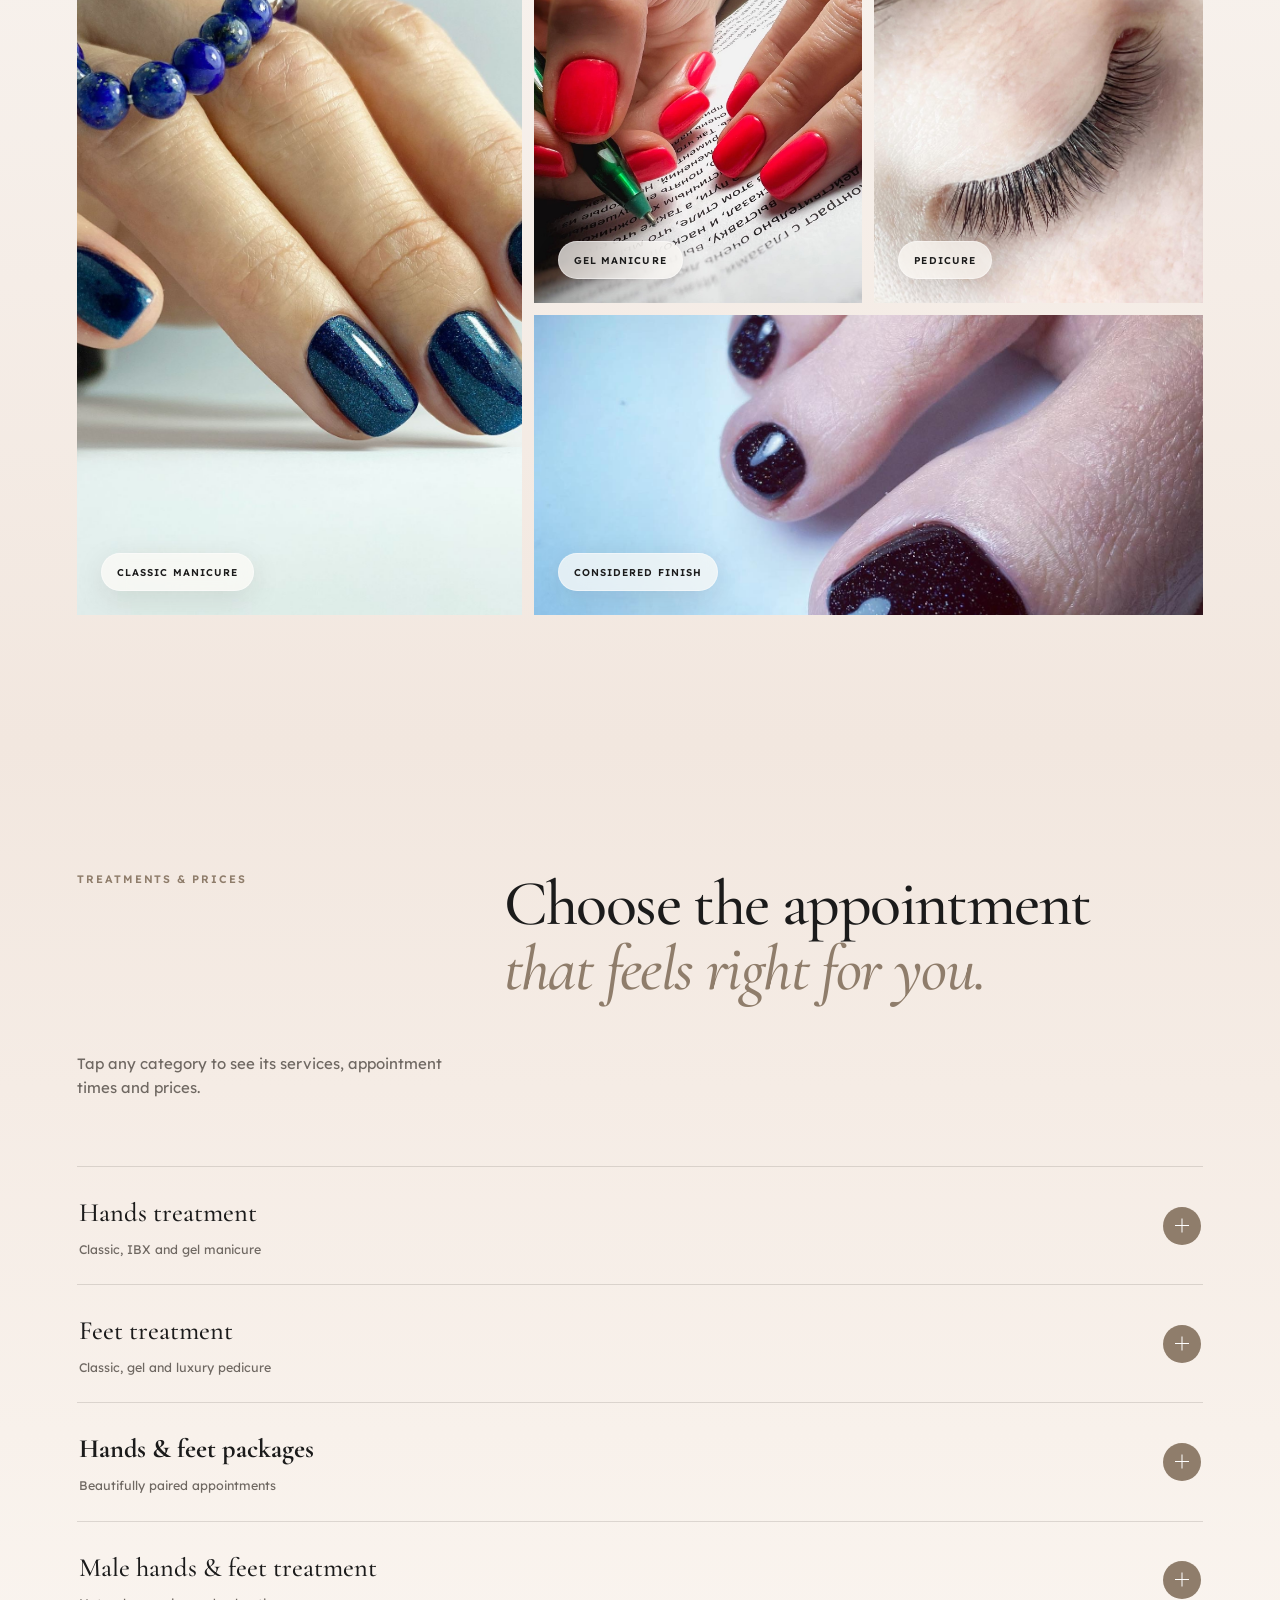
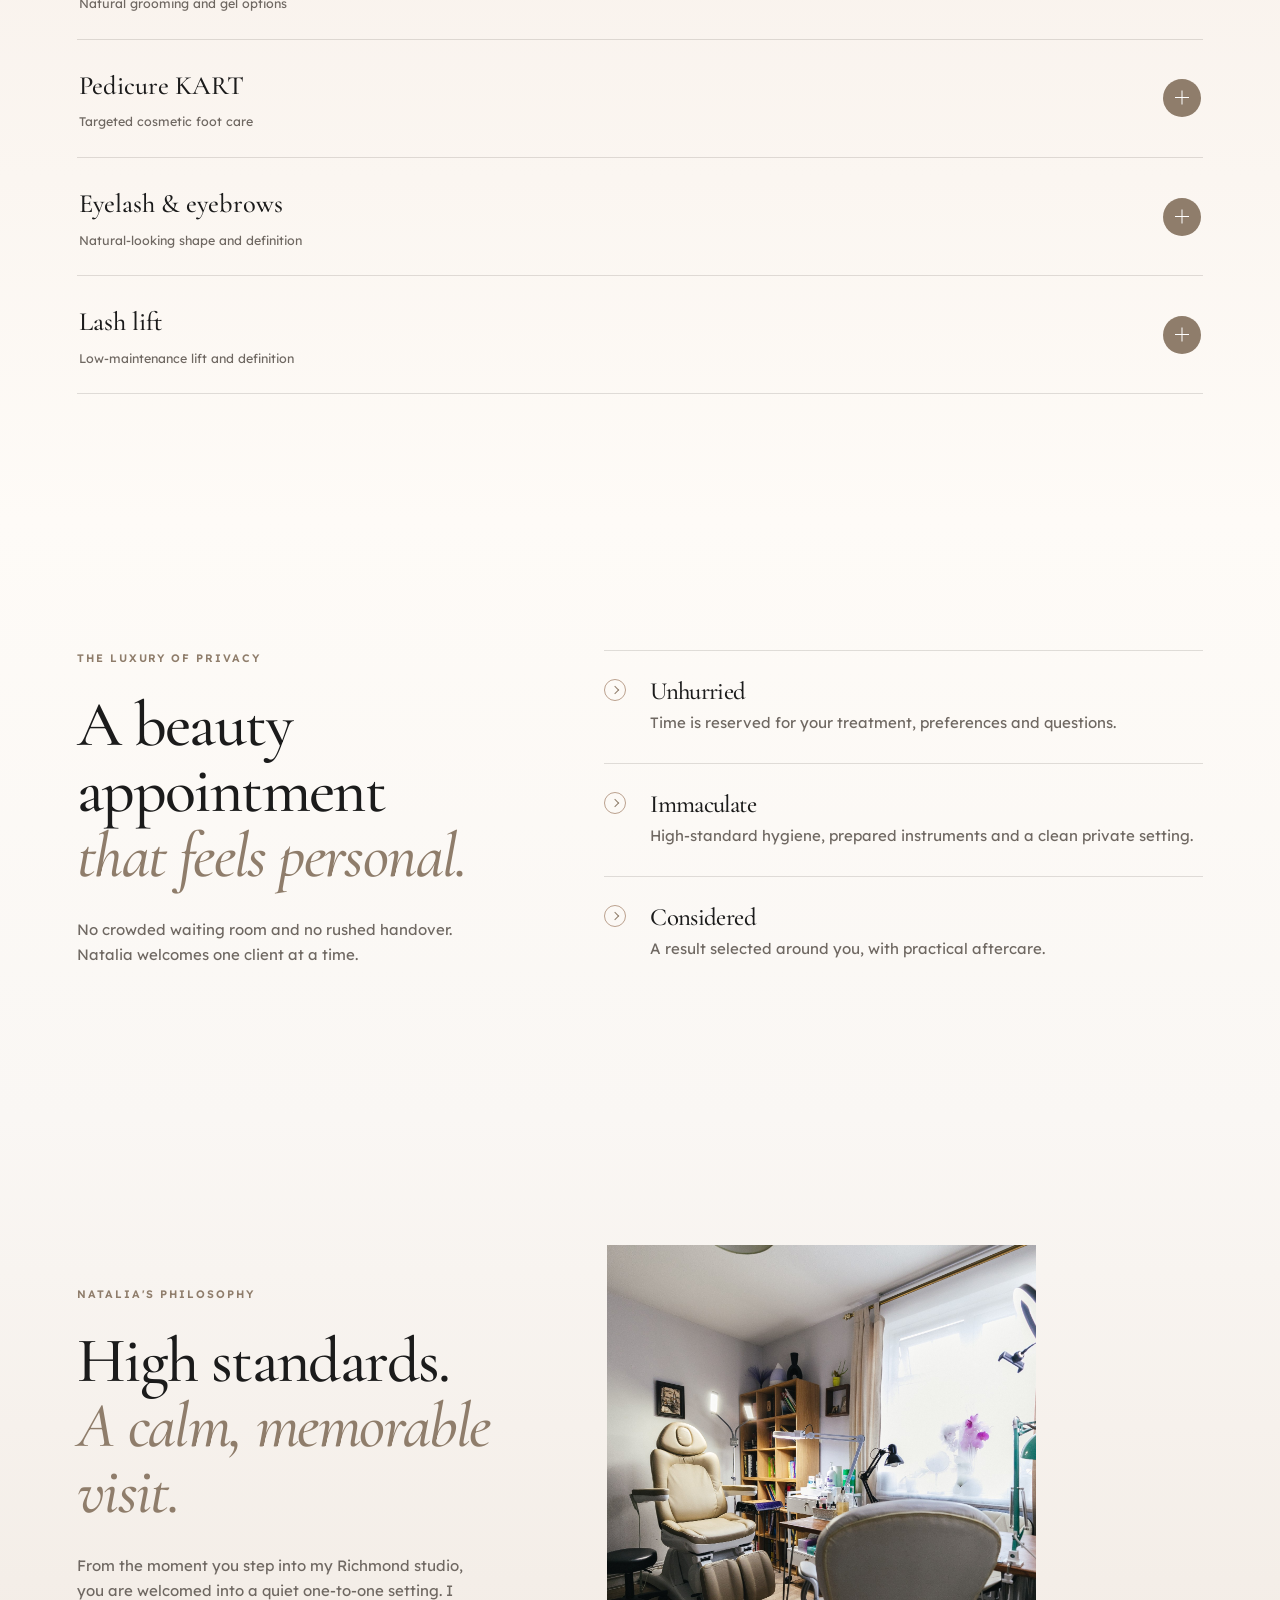
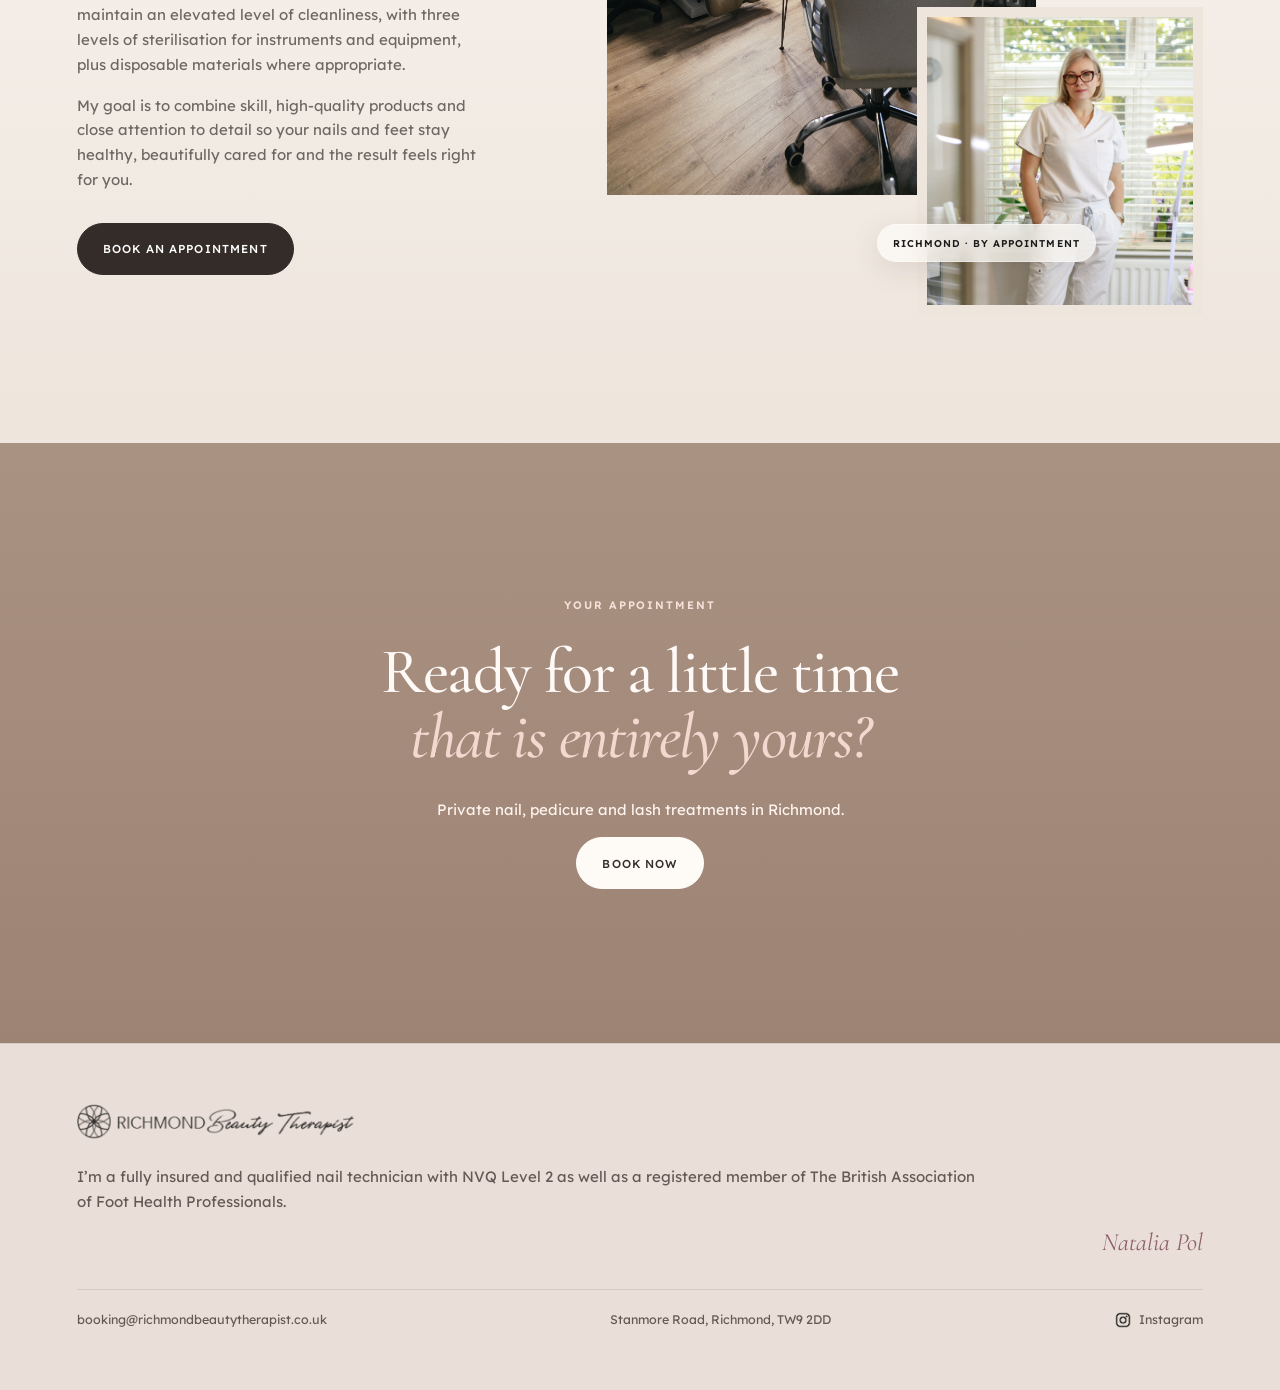
==== commit 42036dfd: "Soften prices and strengthen package heading" ====
--- a/public/index.html
+++ b/public/index.html
@@ -26,7 +26,7 @@
   <link rel="preconnect" href="https://fonts.googleapis.com">
   <link rel="preconnect" href="https://fonts.gstatic.com" crossorigin>
   <link rel="preconnect" href="https://www.googletagmanager.com">
-  <link href="https://fonts.googleapis.com/css2?family=Cormorant+Garamond:ital,wght@0,500;0,600;1,500&amp;family=Lexend:wght@300;400;500;600&amp;display=swap" rel="stylesheet">
+  <link href="https://fonts.googleapis.com/css2?family=Cormorant+Garamond:ital,wght@0,500;0,600;0,700;1,500&amp;family=Lexend:wght@300;400;500;600&amp;display=swap" rel="stylesheet">
   <link rel="stylesheet" href="styles.css">
   <link rel="stylesheet" href="colour-overrides.css">
   <script async src="https://www.googletagmanager.com/gtag/js?id=G-RPRJ3EXC0G"></script>
--- a/public/colour-overrides.css
+++ b/public/colour-overrides.css
@@ -123,7 +123,18 @@
 }
 
 .service-accordion.is-featured .accordion-trigger strong {
-  font-weight: 600;
+  font-weight: 700;
+}
+
+.service-row b {
+  color: var(--muted);
+  font-weight: 400;
+}
+
+.service-meta strong {
+  color: var(--muted);
+  font-size: 1.45rem;
+  font-weight: 400;
 }
 
 .reveal {
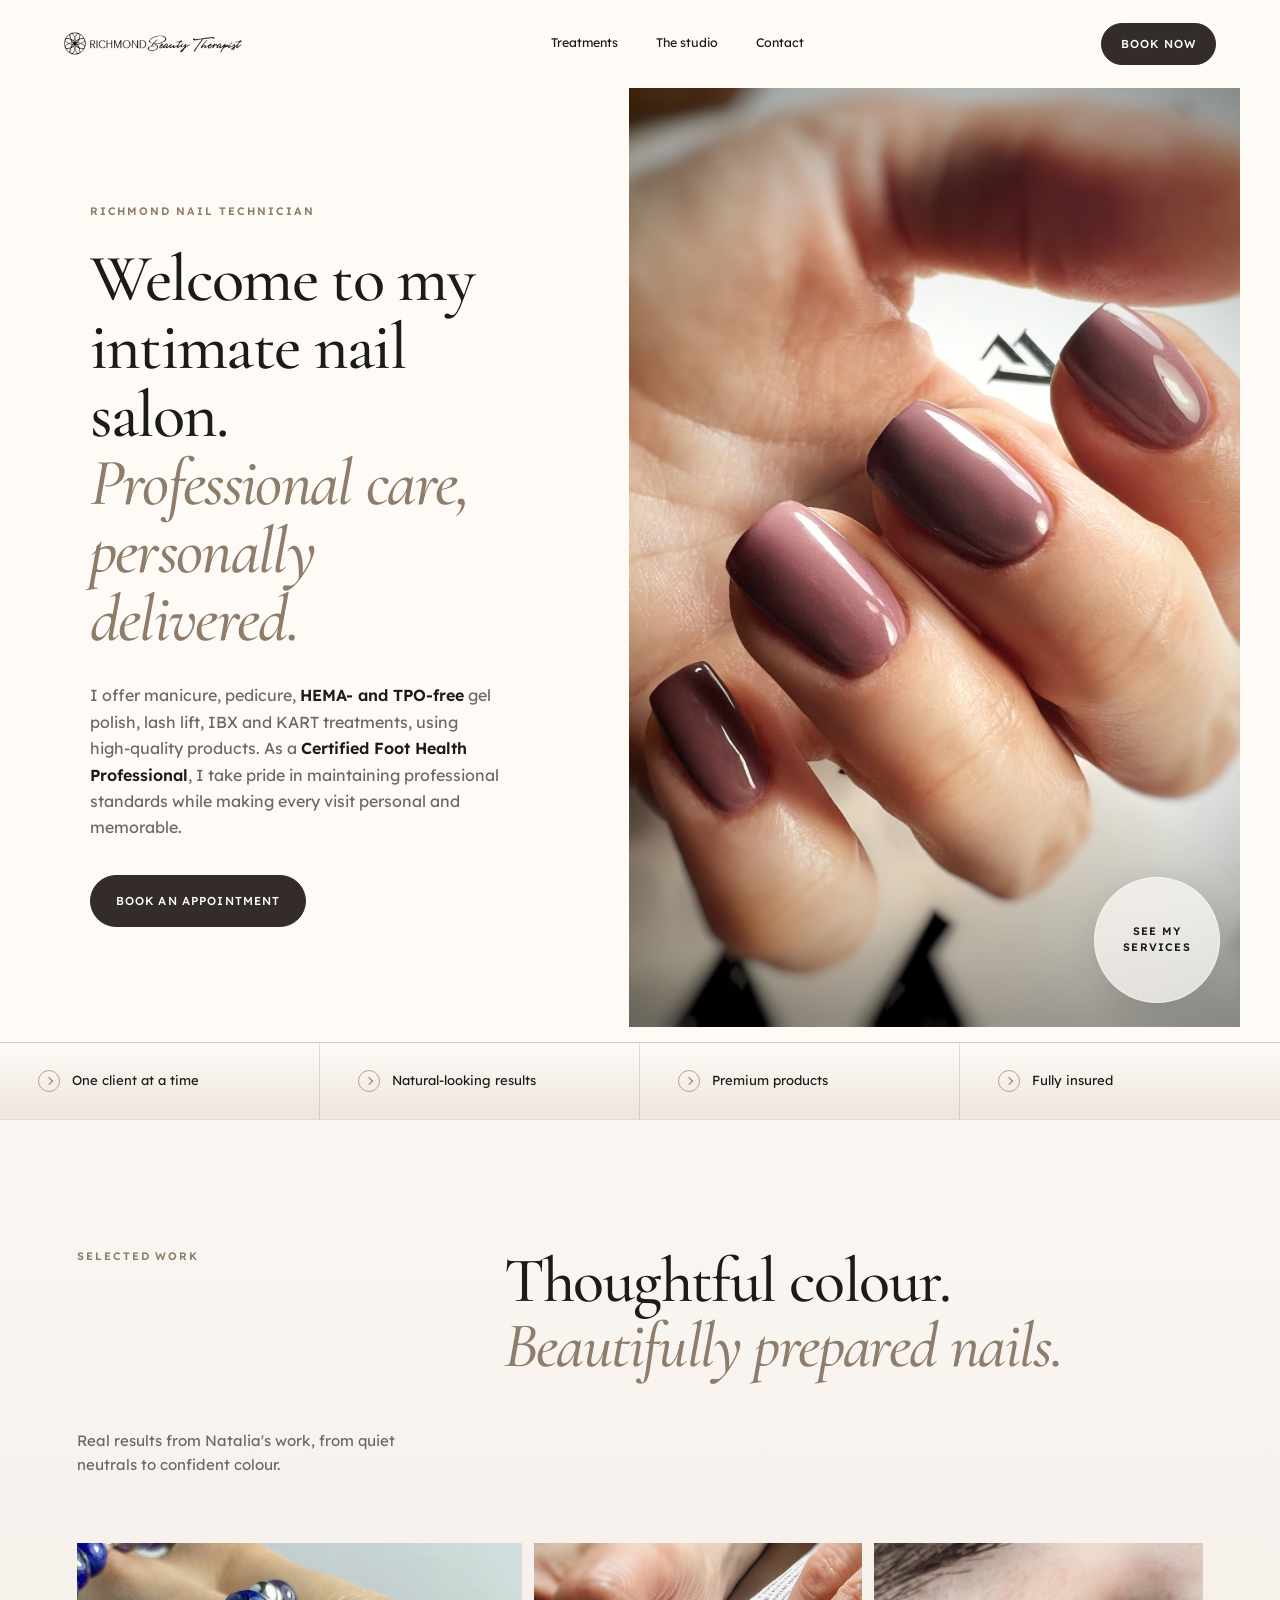
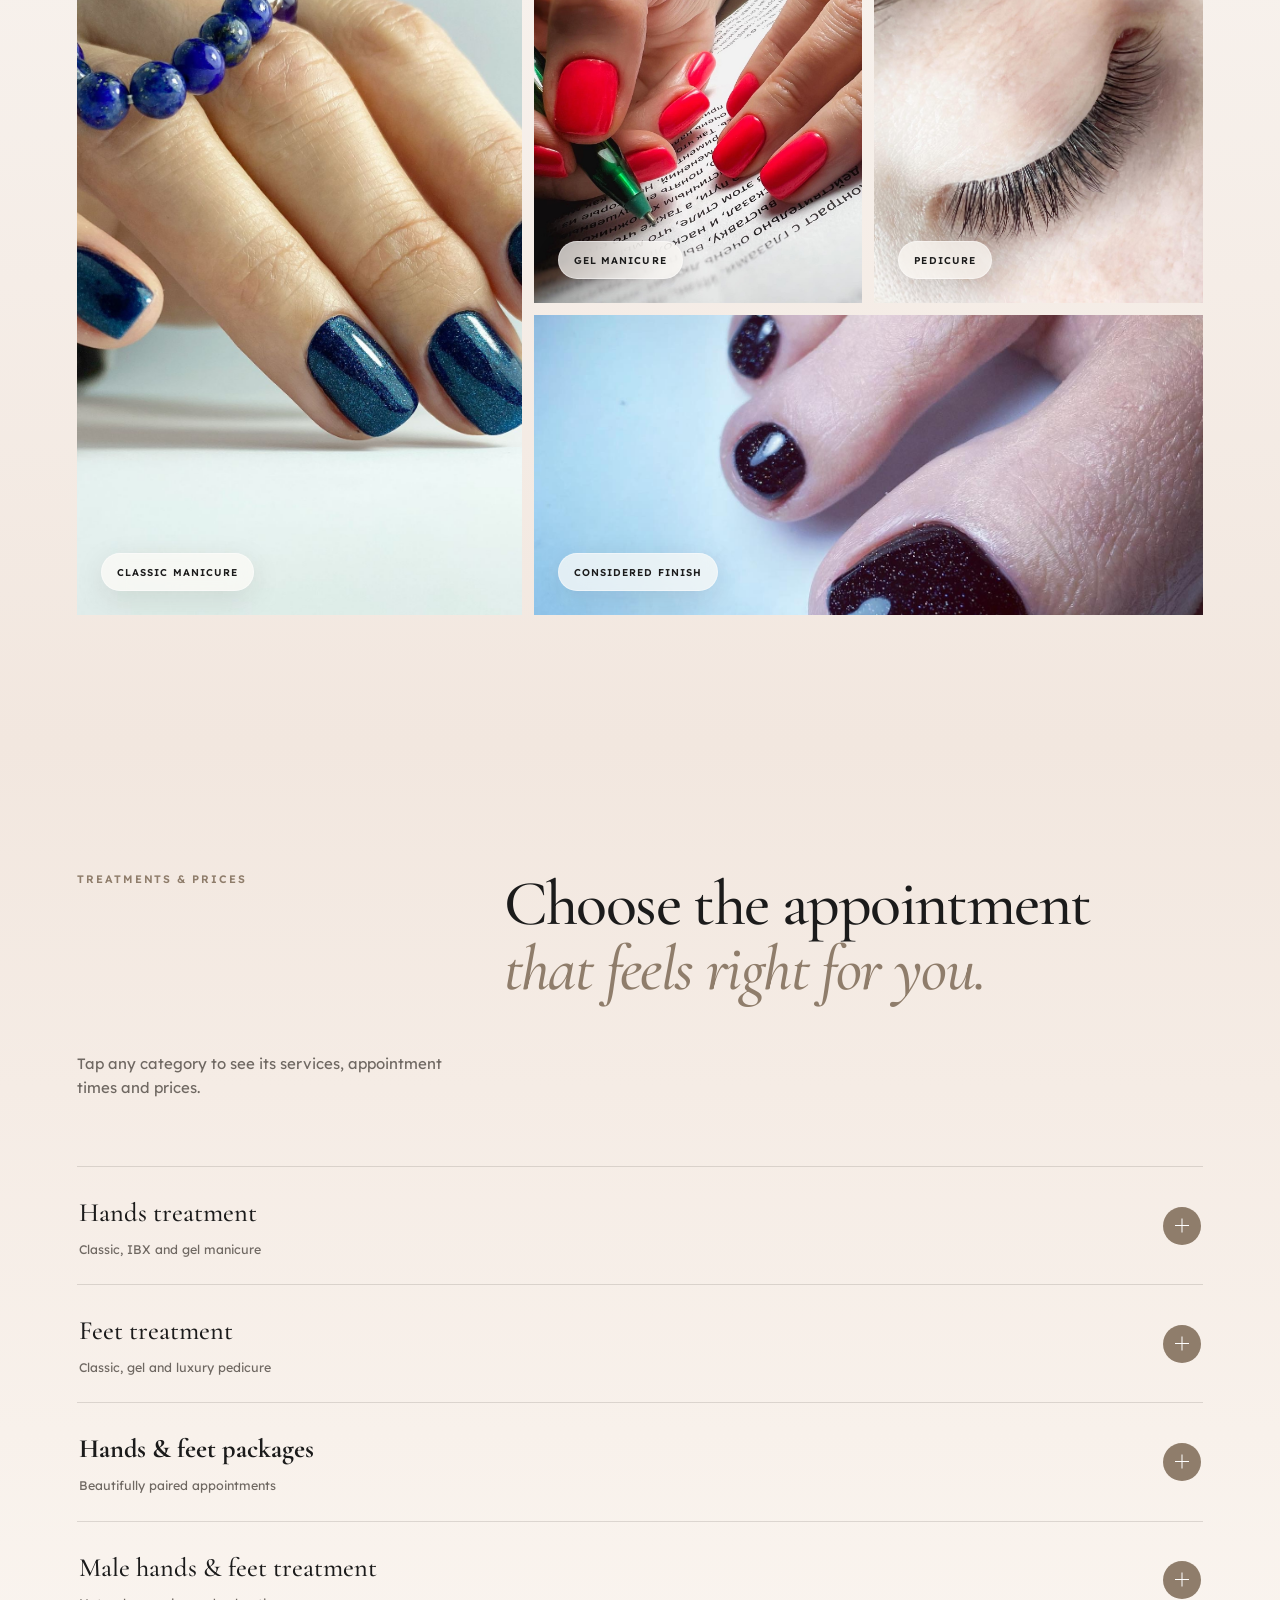
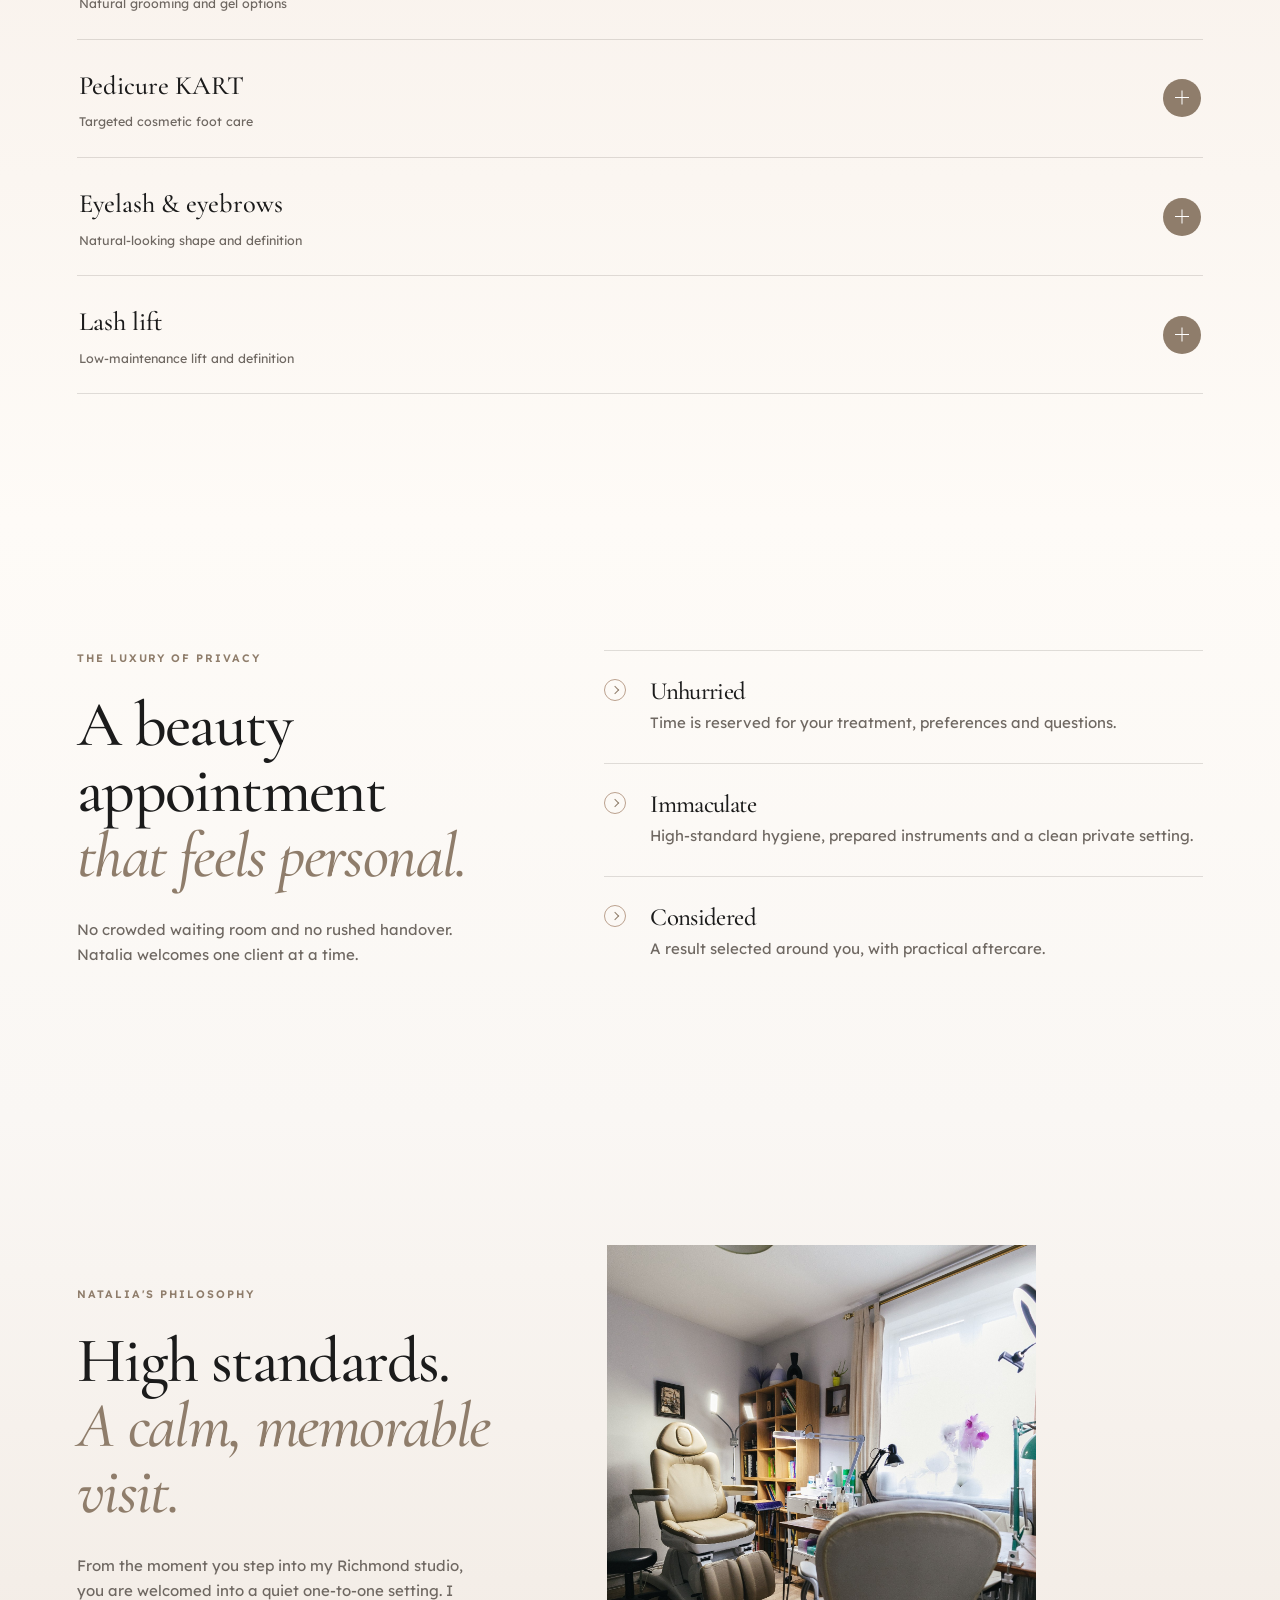
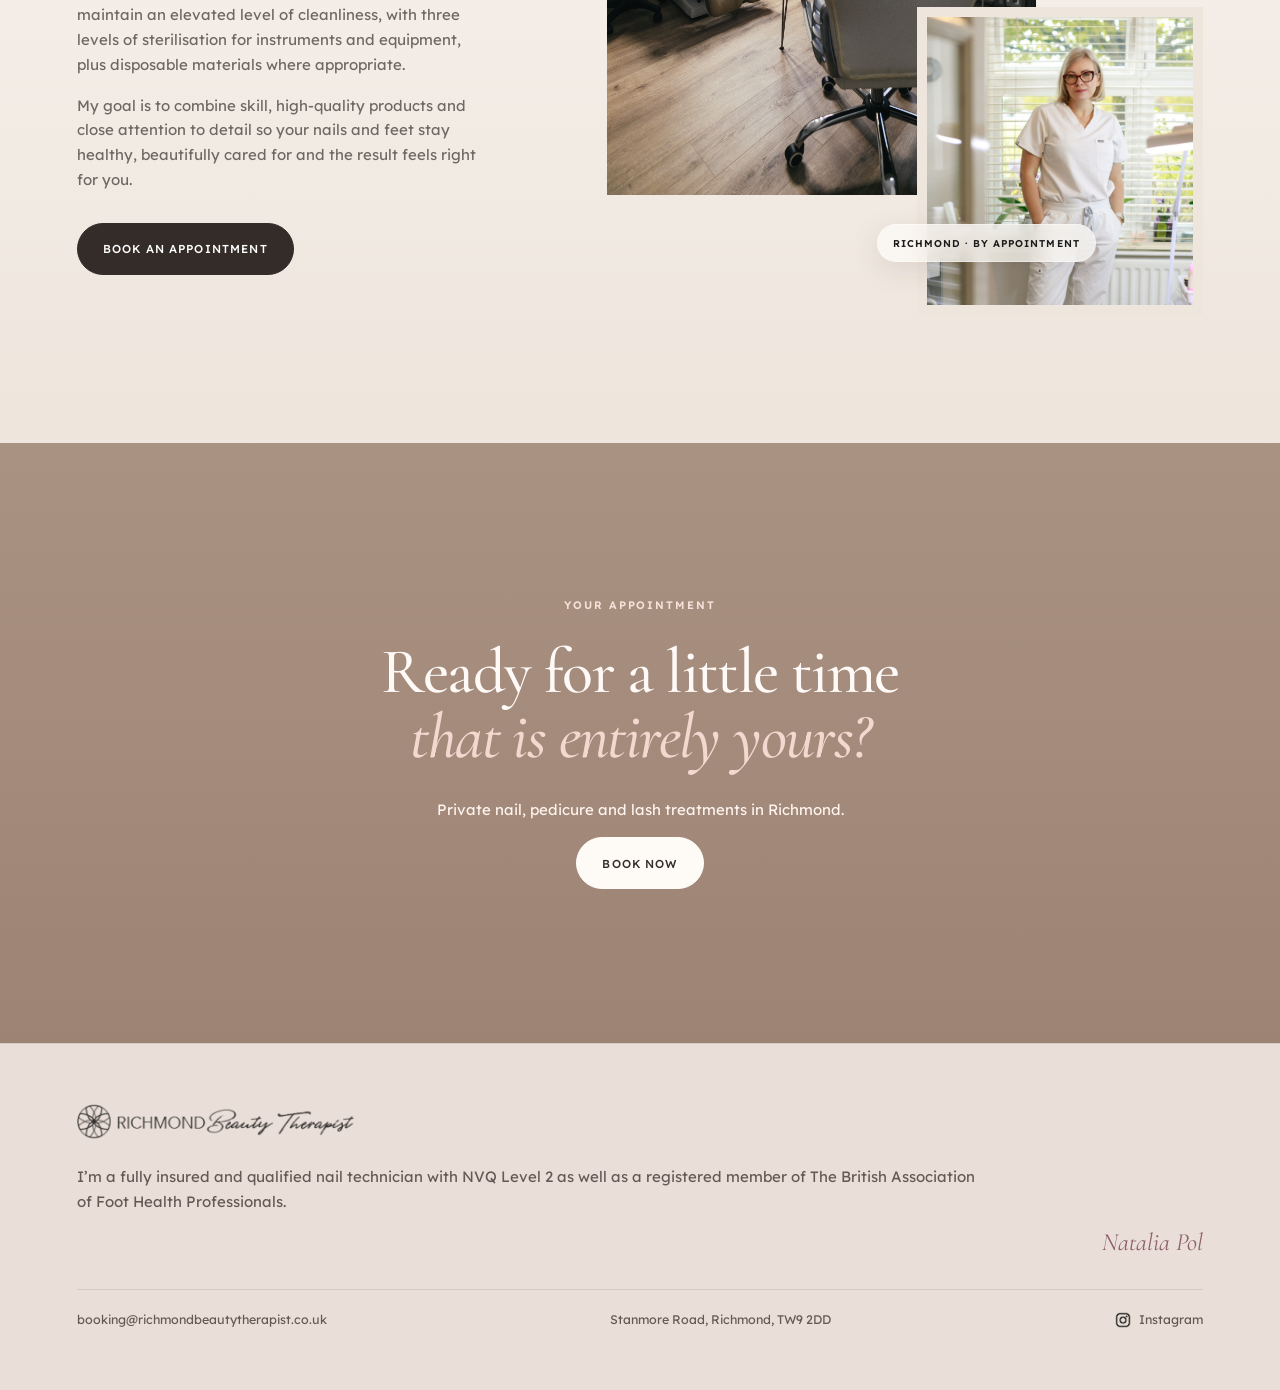
==== commit 48f08fb1: "Emphasize product safety and float booking CTA" ====
--- a/public/index.html
+++ b/public/index.html
@@ -44,7 +44,7 @@
 </header>
 <main id="main">
   <section class="hero home-hero">
-    <div class="hero-copy"><p class="eyebrow">Richmond Nail Technician</p><h1>Welcome to my intimate nail salon.<br><em>Professional care, personally delivered.</em></h1><p class="hero-intro">I offer manicure, pedicure, HEMA- and TPO-free gel polish, lash lift, IBX and KART treatments, using high-quality products. As a <strong>Certified Foot Health Professional</strong>, I take pride in maintaining professional standards while making every visit personal and memorable.</p><div class="button-row"><a class="button" href="https://bookings.gettimely.com/richmondbeautytherapist/bb/book" data-book>Book an appointment</a></div></div>
+    <div class="hero-copy"><p class="eyebrow">Richmond Nail Technician</p><h1>Welcome to my intimate nail salon.<br><em>Professional care, personally delivered.</em></h1><p class="hero-intro">I offer manicure, pedicure, <strong>HEMA- and TPO-free</strong> gel polish, lash lift, IBX and KART treatments, using high-quality products. As a <strong>Certified Foot Health Professional</strong>, I take pride in maintaining professional standards while making every visit personal and memorable.</p><div class="button-row"><a class="button" href="https://bookings.gettimely.com/richmondbeautytherapist/bb/book" data-book>Book an appointment</a></div></div>
     <figure class="hero-media reveal"><img src="assets/hero-nails.jpg" alt="Burgundy manicure by Natalia Pol at Richmond Beauty Therapist"><a class="hero-services-badge" href="#services">See my<br>services</a></figure>
   </section>
 
--- a/public/colour-overrides.css
+++ b/public/colour-overrides.css
@@ -142,6 +142,10 @@
 }
 
 @media (max-width: 900px) {
+  body {
+    padding-bottom: 84px;
+  }
+
   .home-hero h1 {
     font-size: clamp(2.7rem, 10.8vw, 4.2rem);
   }
@@ -185,12 +189,18 @@
   }
 
   .mobile-book {
+    right: auto;
+    bottom: 18px;
+    left: 50%;
+    width: 80%;
+    max-width: 560px;
     border: 1px solid rgba(62, 58, 55, 0.48);
     background: linear-gradient(135deg, #eceae7 0%, #c4c1bd 48%, #77736f 100%);
     box-shadow:
       inset 0 1px 0 rgba(255, 255, 255, 0.78),
       0 10px 30px rgba(61, 57, 54, 0.25);
     color: #252220;
+    transform: translateX(-50%);
   }
 }
 
